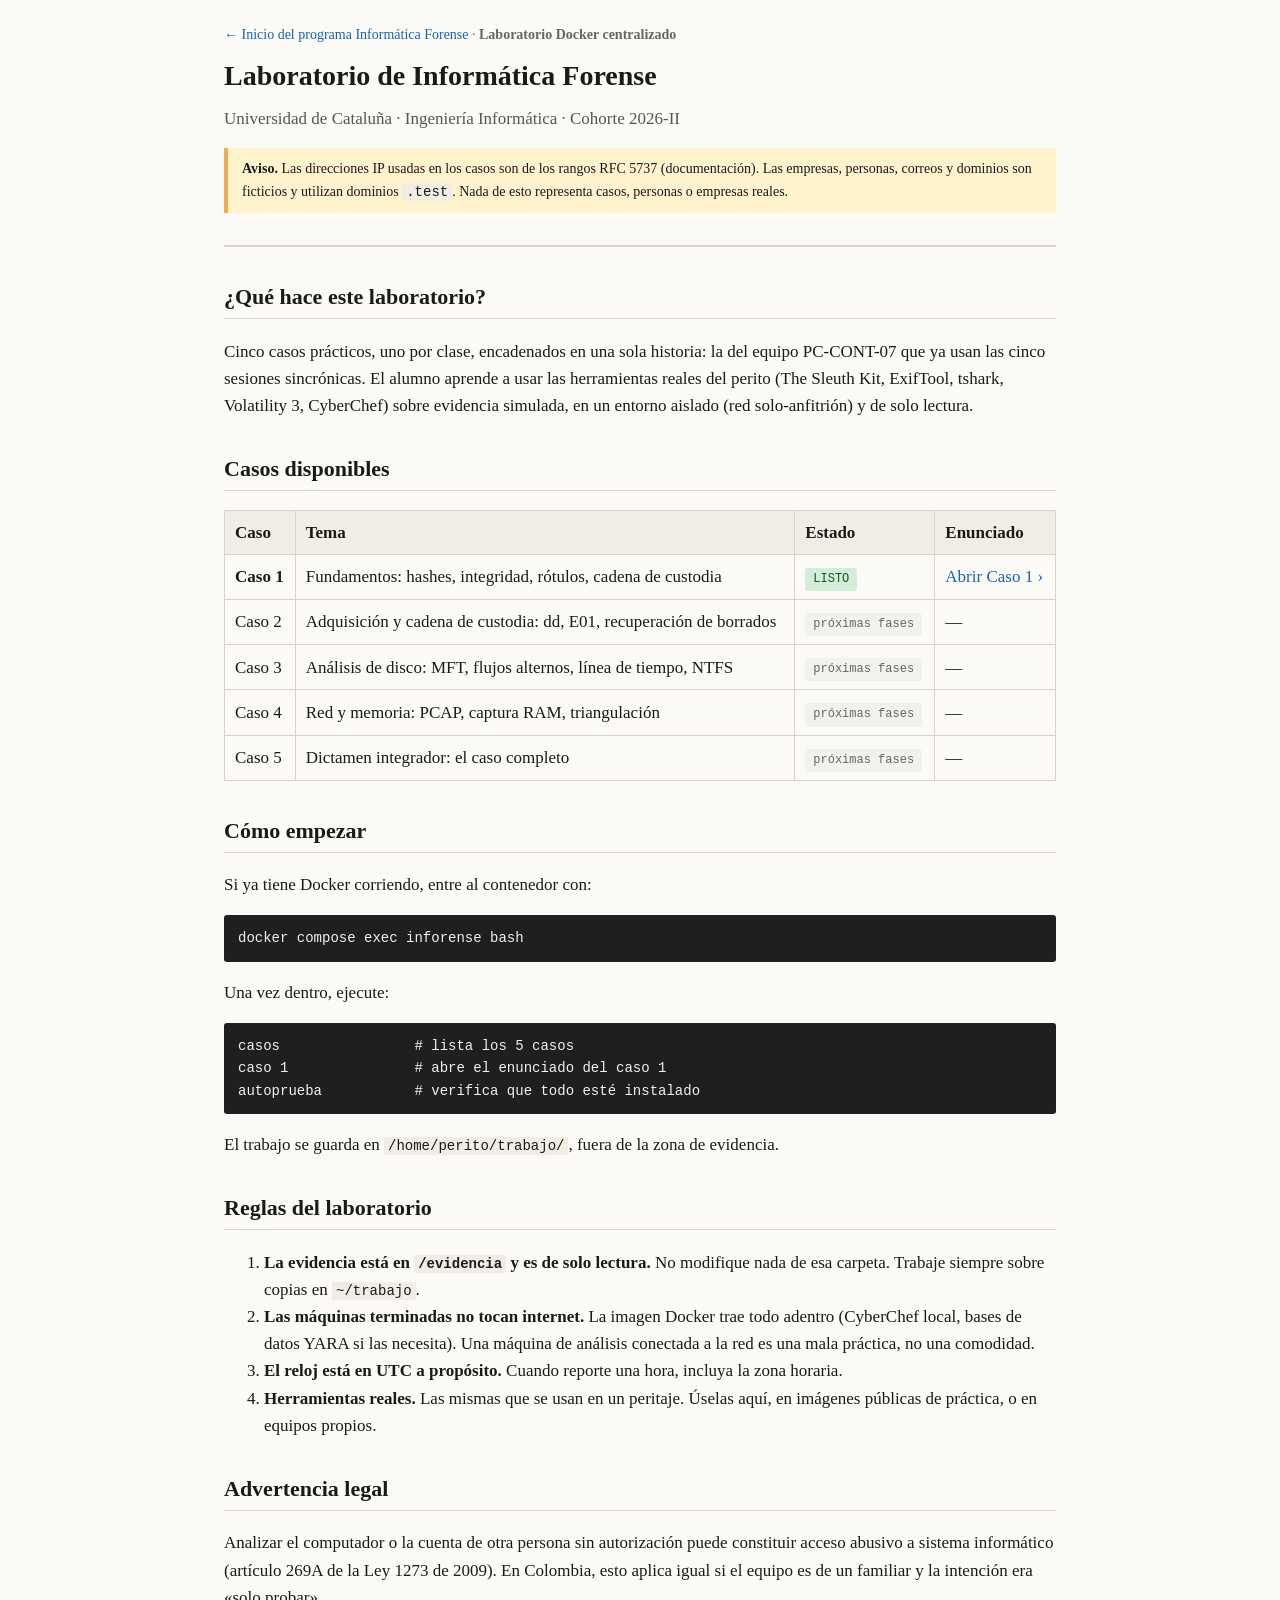
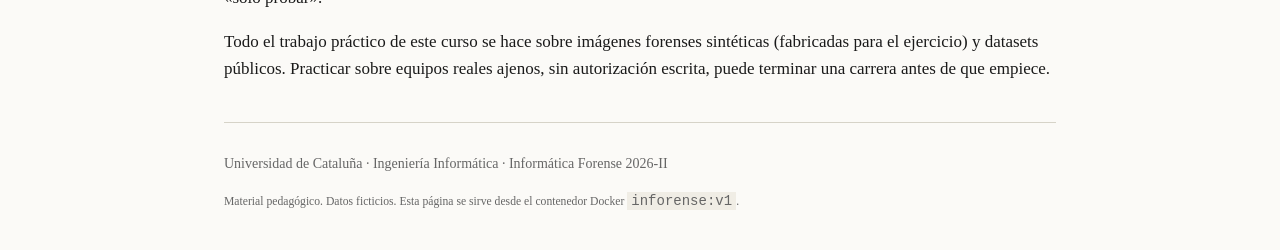
==== docker/index.html @ 2b76d8ad "Agrega portal del Laboratorio Docker (Caso 1) Material pedagogico complementario al material existen" ====
<!DOCTYPE html>
<html lang="es">
<head>
<meta charset="UTF-8">
<meta name="viewport" content="width=device-width,initial-scale=1">
<title>Laboratorio de Informática Forense · UdeCataluña 2026-II</title>
<link rel="stylesheet" href="style.css">
</head>
<body>
<header>
<p class="miga"><a href="../index.html">← Inicio del programa Informática Forense</a> · <strong>Laboratorio Docker centralizado</strong></p>
<h1>Laboratorio de Informática Forense</h1>
<p class="subtitulo">Universidad de Cataluña · Ingeniería Informática · Cohorte 2026-II</p>
<p class="alerta"><strong>Aviso.</strong> Las direcciones IP usadas en los casos son de los rangos RFC 5737 (documentación). Las empresas, personas, correos y dominios son ficticios y utilizan dominios <code>.test</code>. Nada de esto representa casos, personas o empresas reales.</p>
</header>

<main>
<section>
<h2>¿Qué hace este laboratorio?</h2>
<p>Cinco casos prácticos, uno por clase, encadenados en una sola historia: la del equipo PC-CONT-07 que ya usan las cinco sesiones sincrónicas. El alumno aprende a usar las herramientas reales del perito (The Sleuth Kit, ExifTool, tshark, Volatility 3, CyberChef) sobre evidencia simulada, en un entorno aislado (red solo-anfitrión) y de solo lectura.</p>
</section>

<section>
<h2>Casos disponibles</h2>
<table>
<thead>
<tr><th>Caso</th><th>Tema</th><th>Estado</th><th>Enunciado</th></tr>
</thead>
<tbody>
<tr>
  <td><strong>Caso 1</strong></td>
  <td>Fundamentos: hashes, integridad, rótulos, cadena de custodia</td>
  <td><span class="estado listo">LISTO</span></td>
  <td><a href="caso1.html">Abrir Caso 1 ›</a></td>
</tr>
<tr>
  <td>Caso 2</td>
  <td>Adquisición y cadena de custodia: dd, E01, recuperación de borrados</td>
  <td><span class="estado proximo">próximas fases</span></td>
  <td>—</td>
</tr>
<tr>
  <td>Caso 3</td>
  <td>Análisis de disco: MFT, flujos alternos, línea de tiempo, NTFS</td>
  <td><span class="estado proximo">próximas fases</span></td>
  <td>—</td>
</tr>
<tr>
  <td>Caso 4</td>
  <td>Red y memoria: PCAP, captura RAM, triangulación</td>
  <td><span class="estado proximo">próximas fases</span></td>
  <td>—</td>
</tr>
<tr>
  <td>Caso 5</td>
  <td>Dictamen integrador: el caso completo</td>
  <td><span class="estado proximo">próximas fases</span></td>
  <td>—</td>
</tr>
</tbody>
</table>
</section>

<section>
<h2>Cómo empezar</h2>
<p>Si ya tiene Docker corriendo, entre al contenedor con:</p>
<pre><code>docker compose exec inforense bash</code></pre>
<p>Una vez dentro, ejecute:</p>
<pre><code>casos                # lista los 5 casos
caso 1               # abre el enunciado del caso 1
autoprueba           # verifica que todo esté instalado</code></pre>
<p>El trabajo se guarda en <code>/home/perito/trabajo/</code>, fuera de la zona de evidencia.</p>
</section>

<section>
<h2>Reglas del laboratorio</h2>
<ol>
<li><strong>La evidencia está en <code>/evidencia</code> y es de solo lectura.</strong> No modifique nada de esa carpeta. Trabaje siempre sobre copias en <code>~/trabajo</code>.</li>
<li><strong>Las máquinas terminadas no tocan internet.</strong> La imagen Docker trae todo adentro (CyberChef local, bases de datos YARA si las necesita). Una máquina de análisis conectada a la red es una mala práctica, no una comodidad.</li>
<li><strong>El reloj está en UTC a propósito.</strong> Cuando reporte una hora, incluya la zona horaria.</li>
<li><strong>Herramientas reales.</strong> Las mismas que se usan en un peritaje. Úselas aquí, en imágenes públicas de práctica, o en equipos propios.</li>
</ol>
</section>

<section>
<h2>Advertencia legal</h2>
<p>Analizar el computador o la cuenta de otra persona sin autorización puede constituir acceso abusivo a sistema informático (artículo 269A de la Ley 1273 de 2009). En Colombia, esto aplica igual si el equipo es de un familiar y la intención era «solo probar».</p>
<p>Todo el trabajo práctico de este curso se hace sobre imágenes forenses sintéticas (fabricadas para el ejercicio) y datasets públicos. Practicar sobre equipos reales ajenos, sin autorización escrita, puede terminar una carrera antes de que empiece.</p>
</section>
</main>

<footer>
<p>Universidad de Cataluña · Ingeniería Informática · Informática Forense 2026-II</p>
<p><small>Material pedagógico. Datos ficticios. Esta página se sirve desde el contenedor Docker <code>inforense:v1</code>.</small></p>
</footer>
</body>
</html>
---- docker/style.css ----
/* Portal del Laboratorio de Informática Forense · inforense:v1
   Estilo sobrio, accesible, mobile-friendly. */

:root {
  --color-fondo: #fbfaf7;
  --color-texto: #1a1a1a;
  --color-enlace: #1864ab;
  --color-borde: #d6d3c8;
  --color-aviso: #fff3cd;
  --color-listo: #d4edda;
  --color-proximo: #f1f1ee;
  --tipografia: Georgia, "Times New Roman", serif;
  --mono: "Courier New", Courier, monospace;
}

* {
  box-sizing: border-box;
}

body {
  font-family: var(--tipografia);
  font-size: 17px;
  line-height: 1.6;
  color: var(--color-texto);
  background: var(--color-fondo);
  margin: 0 auto;
  max-width: 880px;
  padding: 24px;
}

header {
  border-bottom: 2px solid var(--color-borde);
  padding-bottom: 16px;
  margin-bottom: 24px;
}

h1 {
  font-size: 28px;
  margin: 0 0 6px 0;
}

h2 {
  font-size: 22px;
  border-bottom: 1px solid var(--color-borde);
  padding-bottom: 4px;
  margin-top: 32px;
}

h3 {
  font-size: 18px;
  margin-top: 20px;
  margin-bottom: 6px;
}

.subtitulo {
  color: #555;
  font-size: 17px;
  margin: 4px 0 12px 0;
}

.frase {
  background: #f4f1ea;
  padding: 10px 14px;
  border-left: 4px solid #8a7c5a;
  margin: 16px 0;
}

.alerta {
  background: var(--color-aviso);
  border-left: 4px solid #f0ad4e;
  padding: 10px 14px;
  margin: 16px 0;
  font-size: 14px;
}

.miga {
  font-size: 14px;
  color: #666;
  margin: 0 0 8px 0;
}

code {
  font-family: var(--mono);
  background: #f0ede5;
  padding: 1px 4px;
  font-size: 14px;
}

pre {
  background: #1f1f1f;
  color: #f1f1ee;
  padding: 12px 14px;
  overflow-x: auto;
  font-family: var(--mono);
  font-size: 14px;
  border-radius: 3px;
}

pre code {
  background: transparent;
  color: inherit;
  padding: 0;
}

a {
  color: var(--color-enlace);
  text-decoration: none;
  border-bottom: 1px solid transparent;
}

a:hover {
  border-bottom-color: var(--color-enlace);
}

table {
  width: 100%;
  border-collapse: collapse;
  margin: 12px 0;
}

th, td {
  border: 1px solid var(--color-borde);
  padding: 8px 10px;
  text-align: left;
}

th {
  background: #f0ede5;
  font-weight: bold;
}

.estado {
  padding: 2px 8px;
  font-size: 12px;
  font-family: var(--mono);
  border-radius: 3px;
  display: inline-block;
}

.estado.listo {
  background: var(--color-listo);
  color: #155724;
}

.estado.proximo {
  background: var(--color-proximo);
  color: #666;
}

dl {
  margin: 12px 0;
}

dt {
  font-weight: bold;
  margin-top: 10px;
}

dd {
  margin-left: 24px;
}

footer {
  margin-top: 40px;
  padding-top: 16px;
  border-top: 1px solid var(--color-borde);
  color: #666;
  font-size: 14px;
}
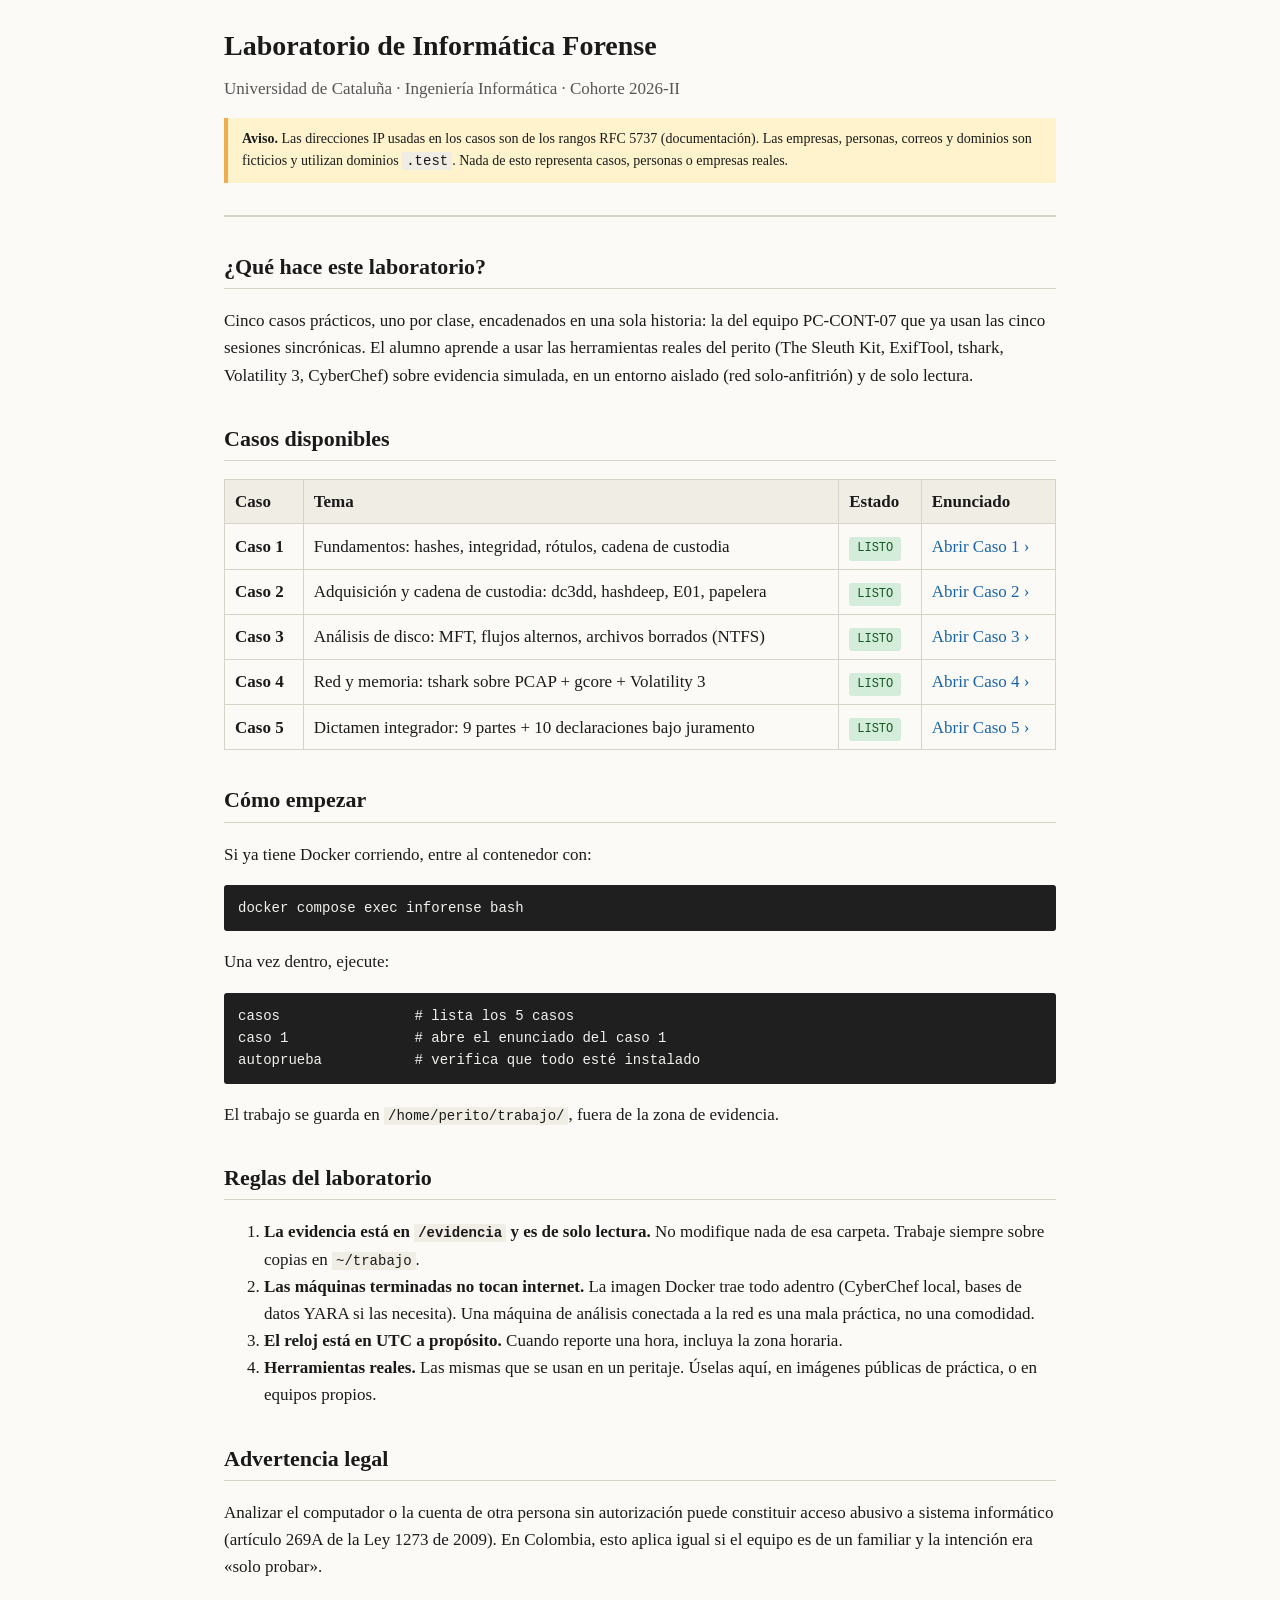
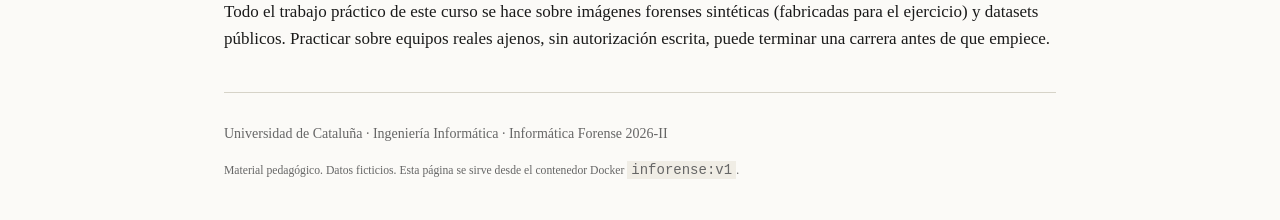
==== commit 7f12e95e: "Casos 2-5: enunciados, paginas y plantillas de entrega Material pedagogico completo de los 5 casos d" ====
--- a/docker/index.html
+++ b/docker/index.html
@@ -8,7 +8,6 @@
 </head>
 <body>
 <header>
-<p class="miga"><a href="../index.html">← Inicio del programa Informática Forense</a> · <strong>Laboratorio Docker centralizado</strong></p>
 <h1>Laboratorio de Informática Forense</h1>
 <p class="subtitulo">Universidad de Cataluña · Ingeniería Informática · Cohorte 2026-II</p>
 <p class="alerta"><strong>Aviso.</strong> Las direcciones IP usadas en los casos son de los rangos RFC 5737 (documentación). Las empresas, personas, correos y dominios son ficticios y utilizan dominios <code>.test</code>. Nada de esto representa casos, personas o empresas reales.</p>
@@ -34,28 +33,28 @@
   <td><a href="caso1.html">Abrir Caso 1 ›</a></td>
 </tr>
 <tr>
-  <td>Caso 2</td>
-  <td>Adquisición y cadena de custodia: dd, E01, recuperación de borrados</td>
-  <td><span class="estado proximo">próximas fases</span></td>
-  <td>—</td>
+  <td><strong>Caso 2</strong></td>
+  <td>Adquisición y cadena de custodia: dc3dd, hashdeep, E01, papelera</td>
+  <td><span class="estado listo">LISTO</span></td>
+  <td><a href="caso2.html">Abrir Caso 2 ›</a></td>
 </tr>
 <tr>
-  <td>Caso 3</td>
-  <td>Análisis de disco: MFT, flujos alternos, línea de tiempo, NTFS</td>
-  <td><span class="estado proximo">próximas fases</span></td>
-  <td>—</td>
+  <td><strong>Caso 3</strong></td>
+  <td>Análisis de disco: MFT, flujos alternos, archivos borrados (NTFS)</td>
+  <td><span class="estado listo">LISTO</span></td>
+  <td><a href="caso3.html">Abrir Caso 3 ›</a></td>
 </tr>
 <tr>
-  <td>Caso 4</td>
-  <td>Red y memoria: PCAP, captura RAM, triangulación</td>
-  <td><span class="estado proximo">próximas fases</span></td>
-  <td>—</td>
+  <td><strong>Caso 4</strong></td>
+  <td>Red y memoria: tshark sobre PCAP + gcore + Volatility 3</td>
+  <td><span class="estado listo">LISTO</span></td>
+  <td><a href="caso4.html">Abrir Caso 4 ›</a></td>
 </tr>
 <tr>
-  <td>Caso 5</td>
-  <td>Dictamen integrador: el caso completo</td>
-  <td><span class="estado proximo">próximas fases</span></td>
-  <td>—</td>
+  <td><strong>Caso 5</strong></td>
+  <td>Dictamen integrador: 9 partes + 10 declaraciones bajo juramento</td>
+  <td><span class="estado listo">LISTO</span></td>
+  <td><a href="caso5.html">Abrir Caso 5 ›</a></td>
 </tr>
 </tbody>
 </table>
--- a/docker/style.css
+++ b/docker/style.css
@@ -147,6 +147,40 @@
   color: #666;
 }
 
+section.entrega {
+  border: 2px dashed #1864ab;
+  background: #f0f6fb;
+  padding: 16px 20px;
+  margin: 24px 0;
+  border-radius: 4px;
+}
+
+.boton-entrega-wrap {
+  margin: 16px 0 8px 0;
+}
+
+.boton-entrega {
+  display: inline-block;
+  background: #1864ab;
+  color: white;
+  padding: 10px 22px;
+  border-radius: 4px;
+  font-size: 17px;
+  font-weight: bold;
+  text-decoration: none;
+  border: none;
+}
+
+.boton-entrega:hover {
+  background: #0e4778;
+  color: white;
+  border: none;
+}
+
+.boton-entrega:visited {
+  color: white;
+}
+
 dl {
   margin: 12px 0;
 }
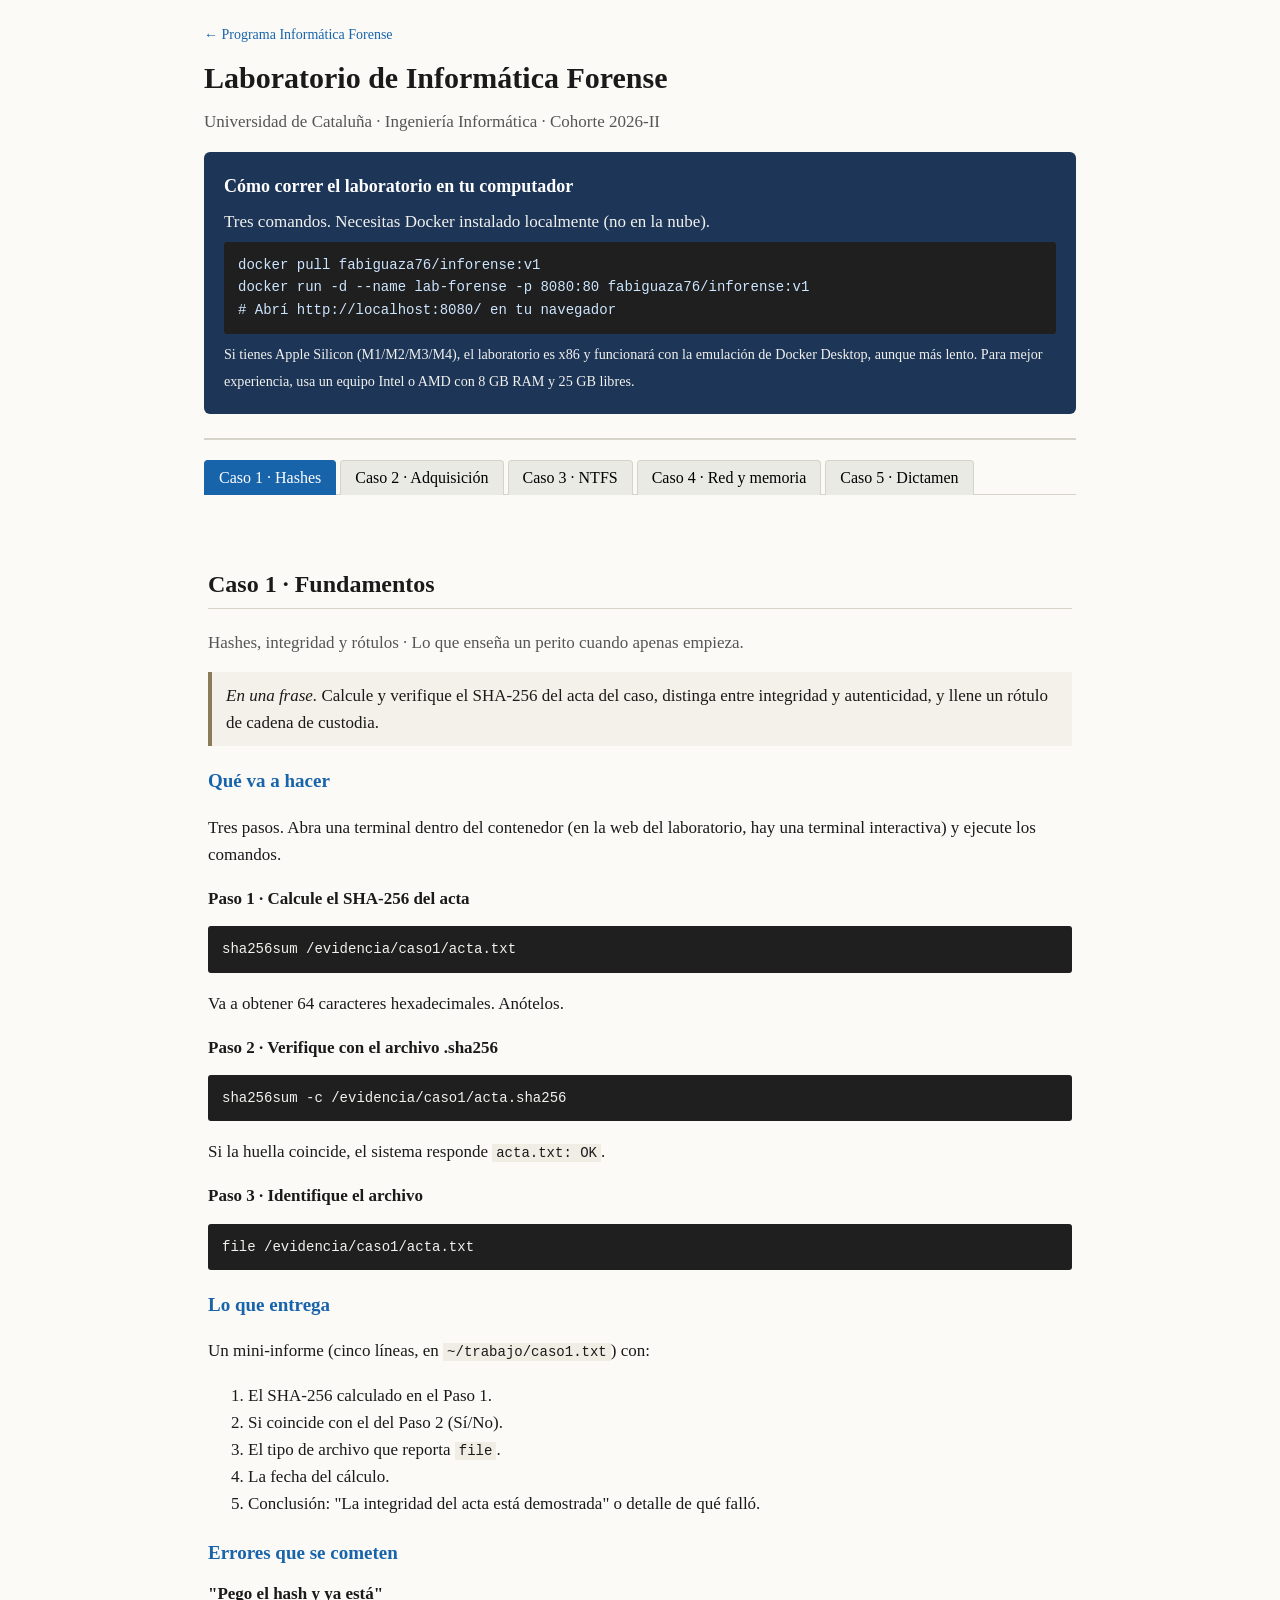
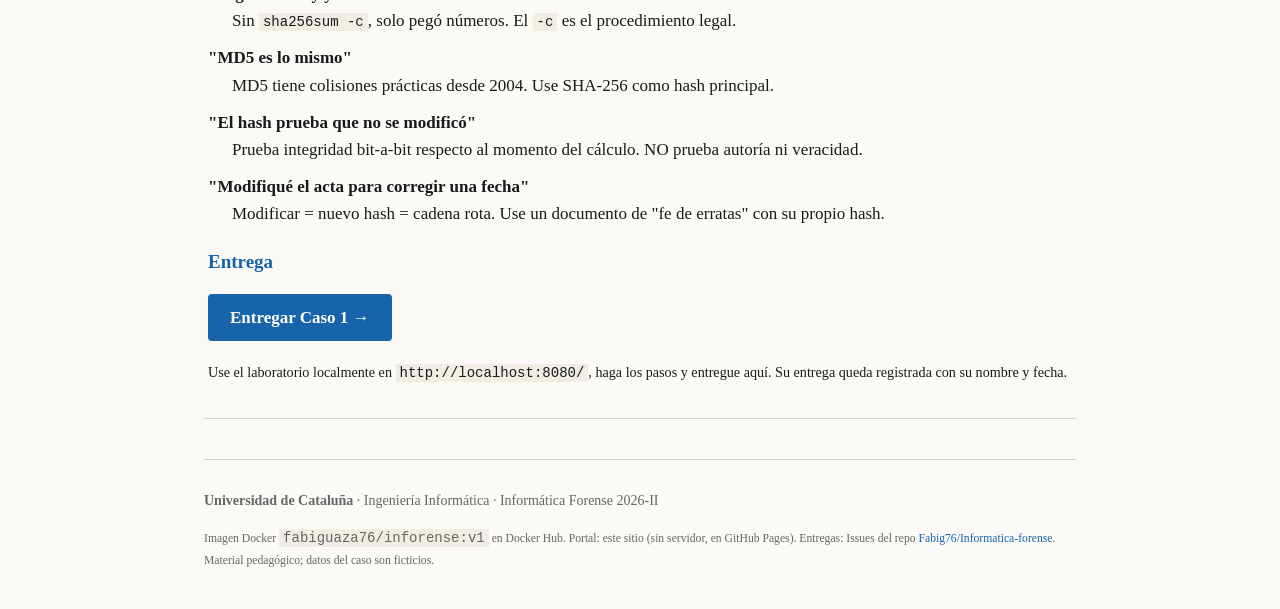
==== commit d1d7402d: "Portal unificado con pestanas y pestana de acceso al laboratorio Elimina las paginas caso1-caso5 sep" ====
--- a/docker/index.html
+++ b/docker/index.html
@@ -7,90 +7,269 @@
 <link rel="stylesheet" href="style.css">
 </head>
 <body>
-<header>
+<header class="cabecera">
+<p class="miga"><a href="../index.html">← Programa Informática Forense</a></p>
 <h1>Laboratorio de Informática Forense</h1>
 <p class="subtitulo">Universidad de Cataluña · Ingeniería Informática · Cohorte 2026-II</p>
-<p class="alerta"><strong>Aviso.</strong> Las direcciones IP usadas en los casos son de los rangos RFC 5737 (documentación). Las empresas, personas, correos y dominios son ficticios y utilizan dominios <code>.test</code>. Nada de esto representa casos, personas o empresas reales.</p>
+
+<div class="lab-acceso">
+<p class="lab-titulo"><strong>Cómo correr el laboratorio en tu computador</strong></p>
+<p>Tres comandos. Necesitas Docker instalado localmente (no en la nube).</p>
+<pre><code>docker pull fabiguaza76/inforense:v1
+docker run -d --name lab-forense -p 8080:80 fabiguaza76/inforense:v1
+# Abrí http://localhost:8080/ en tu navegador</code></pre>
+<p><small>Si tienes Apple Silicon (M1/M2/M3/M4), el laboratorio es x86
+y funcionará con la emulación de Docker Desktop, aunque más lento. Para
+mejor experiencia, usa un equipo Intel o AMD con 8 GB RAM y 25 GB libres.</small></p>
+</div>
 </header>
 
+<nav class="pestanas" id="pestanas">
+<button class="pestana activa" data-caso="caso1">Caso 1 · Hashes</button>
+<button class="pestana" data-caso="caso2">Caso 2 · Adquisición</button>
+<button class="pestana" data-caso="caso3">Caso 3 · NTFS</button>
+<button class="pestana" data-caso="caso4">Caso 4 · Red y memoria</button>
+<button class="pestana" data-caso="caso5">Caso 5 · Dictamen</button>
+</nav>
+
 <main>
-<section>
-<h2>¿Qué hace este laboratorio?</h2>
-<p>Cinco casos prácticos, uno por clase, encadenados en una sola historia: la del equipo PC-CONT-07 que ya usan las cinco sesiones sincrónicas. El alumno aprende a usar las herramientas reales del perito (The Sleuth Kit, ExifTool, tshark, Volatility 3, CyberChef) sobre evidencia simulada, en un entorno aislado (red solo-anfitrión) y de solo lectura.</p>
-</section>
-
-<section>
-<h2>Casos disponibles</h2>
-<table>
-<thead>
-<tr><th>Caso</th><th>Tema</th><th>Estado</th><th>Enunciado</th></tr>
-</thead>
-<tbody>
-<tr>
-  <td><strong>Caso 1</strong></td>
-  <td>Fundamentos: hashes, integridad, rótulos, cadena de custodia</td>
-  <td><span class="estado listo">LISTO</span></td>
-  <td><a href="caso1.html">Abrir Caso 1 ›</a></td>
-</tr>
-<tr>
-  <td><strong>Caso 2</strong></td>
-  <td>Adquisición y cadena de custodia: dc3dd, hashdeep, E01, papelera</td>
-  <td><span class="estado listo">LISTO</span></td>
-  <td><a href="caso2.html">Abrir Caso 2 ›</a></td>
-</tr>
-<tr>
-  <td><strong>Caso 3</strong></td>
-  <td>Análisis de disco: MFT, flujos alternos, archivos borrados (NTFS)</td>
-  <td><span class="estado listo">LISTO</span></td>
-  <td><a href="caso3.html">Abrir Caso 3 ›</a></td>
-</tr>
-<tr>
-  <td><strong>Caso 4</strong></td>
-  <td>Red y memoria: tshark sobre PCAP + gcore + Volatility 3</td>
-  <td><span class="estado listo">LISTO</span></td>
-  <td><a href="caso4.html">Abrir Caso 4 ›</a></td>
-</tr>
-<tr>
-  <td><strong>Caso 5</strong></td>
-  <td>Dictamen integrador: 9 partes + 10 declaraciones bajo juramento</td>
-  <td><span class="estado listo">LISTO</span></td>
-  <td><a href="caso5.html">Abrir Caso 5 ›</a></td>
-</tr>
-</tbody>
-</table>
-</section>
-
-<section>
-<h2>Cómo empezar</h2>
-<p>Si ya tiene Docker corriendo, entre al contenedor con:</p>
-<pre><code>docker compose exec inforense bash</code></pre>
-<p>Una vez dentro, ejecute:</p>
-<pre><code>casos                # lista los 5 casos
-caso 1               # abre el enunciado del caso 1
-autoprueba           # verifica que todo esté instalado</code></pre>
-<p>El trabajo se guarda en <code>/home/perito/trabajo/</code>, fuera de la zona de evidencia.</p>
-</section>
-
-<section>
-<h2>Reglas del laboratorio</h2>
+
+<!-- ════════════════════════════════════════════════ CASO 1 -->
+<section class="caso activa" id="caso1">
+<h2>Caso 1 · Fundamentos</h2>
+<p class="subtitulo">Hashes, integridad y rótulos · Lo que enseña un perito cuando apenas empieza.</p>
+<p class="frase"><em>En una frase.</em> Calcule y verifique el SHA-256 del acta del caso, distinga entre integridad y autenticidad, y llene un rótulo de cadena de custodia.</p>
+
+<h3>Qué va a hacer</h3>
+<p>Tres pasos. Abra una terminal dentro del contenedor (en la web del laboratorio, hay una terminal interactiva) y ejecute los comandos.</p>
+
+<h4>Paso 1 · Calcule el SHA-256 del acta</h4>
+<pre><code>sha256sum /evidencia/caso1/acta.txt</code></pre>
+<p>Va a obtener 64 caracteres hexadecimales. Anótelos.</p>
+
+<h4>Paso 2 · Verifique con el archivo .sha256</h4>
+<pre><code>sha256sum -c /evidencia/caso1/acta.sha256</code></pre>
+<p>Si la huella coincide, el sistema responde <code>acta.txt: OK</code>.</p>
+
+<h4>Paso 3 · Identifique el archivo</h4>
+<pre><code>file /evidencia/caso1/acta.txt</code></pre>
+
+<h3>Lo que entrega</h3>
+<p>Un mini-informe (cinco líneas, en <code>~/trabajo/caso1.txt</code>) con:</p>
 <ol>
-<li><strong>La evidencia está en <code>/evidencia</code> y es de solo lectura.</strong> No modifique nada de esa carpeta. Trabaje siempre sobre copias en <code>~/trabajo</code>.</li>
-<li><strong>Las máquinas terminadas no tocan internet.</strong> La imagen Docker trae todo adentro (CyberChef local, bases de datos YARA si las necesita). Una máquina de análisis conectada a la red es una mala práctica, no una comodidad.</li>
-<li><strong>El reloj está en UTC a propósito.</strong> Cuando reporte una hora, incluya la zona horaria.</li>
-<li><strong>Herramientas reales.</strong> Las mismas que se usan en un peritaje. Úselas aquí, en imágenes públicas de práctica, o en equipos propios.</li>
+<li>El SHA-256 calculado en el Paso 1.</li>
+<li>Si coincide con el del Paso 2 (Sí/No).</li>
+<li>El tipo de archivo que reporta <code>file</code>.</li>
+<li>La fecha del cálculo.</li>
+<li>Conclusión: "La integridad del acta está demostrada" o detalle de qué falló.</li>
 </ol>
-</section>
-
-<section>
-<h2>Advertencia legal</h2>
-<p>Analizar el computador o la cuenta de otra persona sin autorización puede constituir acceso abusivo a sistema informático (artículo 269A de la Ley 1273 de 2009). En Colombia, esto aplica igual si el equipo es de un familiar y la intención era «solo probar».</p>
-<p>Todo el trabajo práctico de este curso se hace sobre imágenes forenses sintéticas (fabricadas para el ejercicio) y datasets públicos. Practicar sobre equipos reales ajenos, sin autorización escrita, puede terminar una carrera antes de que empiece.</p>
-</section>
+
+<h3>Errores que se cometen</h3>
+<dl>
+<dt>"Pego el hash y ya está"</dt>
+<dd>Sin <code>sha256sum -c</code>, solo pegó números. El <code>-c</code> es el procedimiento legal.</dd>
+<dt>"MD5 es lo mismo"</dt>
+<dd>MD5 tiene colisiones prácticas desde 2004. Use SHA-256 como hash principal.</dd>
+<dt>"El hash prueba que no se modificó"</dt>
+<dd>Prueba integridad bit-a-bit respecto al momento del cálculo. NO prueba autoría ni veracidad.</dd>
+<dt>"Modifiqué el acta para corregir una fecha"</dt>
+<dd>Modificar = nuevo hash = cadena rota. Use un documento de "fe de erratas" con su propio hash.</dd>
+</dl>
+
+<h3>Entrega</h3>
+<p class="boton-entrega-wrap">
+<a class="boton-entrega" href="https://github.com/Fabig76/Informatica-forense/issues/new?template=caso1.yml&labels=entrega,caso-1">Entregar Caso 1 →</a>
+</p>
+<p><small>Use el laboratorio localmente en <code>http://localhost:8080/</code>, haga los pasos
+y entregue aquí. Su entrega queda registrada con su nombre y fecha.</small></p>
+</section>
+
+<!-- ════════════════════════════════════════════════ CASO 2 -->
+<section class="caso" id="caso2">
+<h2>Caso 2 · Adquisición y cadena de custodia</h2>
+<p class="subtitulo">Copia forense verificada con hash · Lo que distingue a un perito serio.</p>
+<p class="frase"><em>En una frase.</em> Genere una copia forense verificada por hash de la imagen FAT32 y verifique el directorio de evidencia con hashdeep.</p>
+
+<h3>Qué va a hacer</h3>
+<p>Cinco pasos. La imagen FAT32 está en <code>/evidencia/caso2/caso2-fat32.img</code>.</p>
+<h4>Paso 1 · Identifique la imagen</h4>
+<pre><code>file /evidencia/caso2/caso2-fat32.img</code></pre>
+<h4>Paso 2 · Calcule SHA-256 de la imagen</h4>
+<pre><code>sha256sum /evidencia/caso2/caso2-fat32.img</code></pre>
+<h4>Paso 3 · Hash recursivo del directorio</h4>
+<pre><code>hashdeep -r /evidencia/caso2/evidencia_original/ &gt; ~/trabajo/caso2-hashes.txt
+hashdeep -r -k ~/trabajo/caso2-hashes.txt /evidencia/caso2/evidencia_original/</code></pre>
+<h4>Paso 4 · Copia forense con dc3dd</h4>
+<pre><code>dc3dd if=/evidencia/caso2/caso2-fat32.img \
+      of=~/trabajo/caso2-copia.dd \
+      hash=sha256 hashlog=~/trabajo/caso2-copia.hashes \
+      log=~/trabajo/caso2-copia.log bs=4M</code></pre>
+<h4>Paso 5 · Verifique la copia</h4>
+<pre><code>diff &lt;(sha256sum ~/trabajo/caso2-copia.dd | awk '{print $1}') \
+     &lt;(grep -oE "[0-9a-f]{64}" ~/trabajo/caso2-copia.hashes)</code></pre>
+
+<h3>Errores que se cometen</h3>
+<dl>
+<dt>"Solo copié con cp"</dt>
+<dd><code>cp</code> modifica timestamps. Use <code>dc3dd</code> que calcula hash durante la copia.</dd>
+<dt>"Calculé el hash antes y después, son iguales"</dt>
+<dd>Eso prueba que no cambió DESPUÉS, no que la copia sea idéntica al ORIGINAL.</dd>
+<dt>"dd me sirve igual"</dt>
+<dd>Funciona pero NO calcula hash ni deja bitácora. <code>dc3dd</code> sí.</dd>
+</dl>
+
+<h3>Entrega</h3>
+<p class="boton-entrega-wrap">
+<a class="boton-entrega" href="https://github.com/Fabig76/Informatica-forense/issues/new?template=caso2.yml&labels=entrega,caso-2">Entregar Caso 2 →</a>
+</p>
+</section>
+
+<!-- ════════════════════════════════════════════════ CASO 3 -->
+<section class="caso" id="caso3">
+<h2>Caso 3 · Análisis de sistemas de archivos y SO</h2>
+<p class="subtitulo">MFT, flujos alternos y recuperación · El pan de cada día del perito de Windows.</p>
+<p class="frase"><em>En una frase.</em> Examine el volumen NTFS con Sleuth Kit y detecte archivos borrados y flujos alternos (ADS).</p>
+
+<h3>Qué va a hacer</h3>
+<p>Cuatro pasos. Imagen NTFS: <code>/evidencia/caso3/caso3-ntfs.img</code>.</p>
+<h4>Paso 1 · Identifique el filesystem</h4>
+<pre><code>file /evidencia/caso3/caso3-ntfs.img</code></pre>
+<h4>Paso 2 · Liste el directorio raíz</h4>
+<pre><code>fls /evidencia/caso3/caso3-ntfs.img</code></pre>
+<h4>Paso 3 · Inspeccione metadatos de un inodo</h4>
+<pre><code>istat /evidencia/caso3/caso3-ntfs.img &lt;INODO&gt;</code></pre>
+<h4>Paso 4 · Archivos borrados</h4>
+<pre><code>fls -d /evidencia/caso3/caso3-ntfs.img</code></pre>
+
+<h3>Errores que se cometen</h3>
+<dl>
+<dt>"Copié y monté la imagen"</dt>
+<dd>Montar modifica timestamps. Use Sleuth Kit sin montar.</dd>
+<dt>"fls no muestra ADS"</dt>
+<dd>Use <code>istat</code> por inode; los ADS viven en atributos <code>$DATA</code> adicionales.</dd>
+<dt>"El archivo borrado es irrecuperable"</dt>
+<dd>Mientras el espacio no se sobrescriba, está. Use <code>icat imagen &lt;INODO&gt; &gt; recuperado.bin</code>.</dd>
+<dt>"Confundí MFT con MBR"</dt>
+<dd>MFT = base de datos interna de NTFS. MBR = primer sector con tabla de particiones.</dd>
+</dl>
+
+<h3>Entrega</h3>
+<p class="boton-entrega-wrap">
+<a class="boton-entrega" href="https://github.com/Fabig76/Informatica-forense/issues/new?template=caso3.yml&labels=entrega,caso-3">Entregar Caso 3 →</a>
+</p>
+</section>
+
+<!-- ════════════════════════════════════════════════ CASO 4 -->
+<section class="caso" id="caso4">
+<h2>Caso 4 · Forense de redes y memoria</h2>
+<p class="subtitulo">Tráfico PCAP y captura de memoria del propio proceso · Análisis selectivo.</p>
+<p class="frase"><em>En una frase.</em> Detecte dominios DGA-style y canales de C&amp;C en un PCAP con tshark, y capture y analice la memoria de un proceso con gcore + Volatility 3.</p>
+
+<h3>Parte A · Red (PCAP)</h3>
+<pre><code>tshark -r /evidencia/caso4/red_caso4.pcap -c 5
+tshark -r /evidencia/caso4/red_caso4.pcap -Y "dns" | wc -l
+tshark -r /evidencia/caso4/red_caso4.pcap \
+       -Y "dns.qry.name matches '[0-9a-f]{16,}\.test'" \
+       -T fields -e dns.qry.name | sort | uniq -c | sort -rn | head -10
+tshark -r /evidencia/caso4/red_caso4.pcap -Y "tcp.dstport == 8443" \
+       -T fields -e frame.time_epoch</code></pre>
+
+<h3>Parte B · Memoria del proceso</h3>
+<p>En dos terminales dentro del contenedor. Una con:</p>
+<pre><code>incidente</code></pre>
+<p>La otra con:</p>
+<pre><code>capturar-memoria
+vol -f ~/trabajo/memoria_incidente_*.core linux.pslist
+vol -f ~/trabajo/memoria_incidente_*.core linux.netscan
+strings ~/trabajo/memoria_incidente_*.core | grep -i "c2.example.test"</code></pre>
+
+<h3>Errores que se cometen</h3>
+<dl>
+<dt>"La captura tiene MUCHOS paquetes, no los analizo todos"</dt>
+<dd>El análisis es selectivo: use filtros.</dd>
+<dt>"Encontré un dominio DGA, eso es malware"</dt>
+<dd>Es un INDICIO, no prueba. La prueba se construye con conjunción de indicadores.</dd>
+<dt>"memoria.lime es lo mismo que memoria.core"</dt>
+<dd>No. <code>.lime</code> es formato LiME; <code>.core</code> es ELF Core de gcore.</dd>
+</dl>
+
+<h3>Entrega</h3>
+<p class="boton-entrega-wrap">
+<a class="boton-entrega" href="https://github.com/Fabig76/Informatica-forense/issues/new?template=caso4.yml&labels=entrega,caso-4">Entregar Caso 4 →</a>
+</p>
+</section>
+
+<!-- ════════════════════════════════════════════════ CASO 5 -->
+<section class="caso" id="caso5">
+<h2>Caso 5 · Dictamen pericial integrador</h2>
+<p class="subtitulo">Las nueve partes del dictamen y las diez declaraciones · Lo que se evalúa en la sustentación oral.</p>
+<p class="frase"><em>En una frase.</em> Redacte el dictamen pericial formal citando la evidencia recolectada en los casos 1-4.</p>
+
+<h3>Estructura (9 partes, art. 226 CGP)</h3>
+<ol>
+<li><strong>Encabezado e identificación del perito.</strong></li>
+<li><strong>Solicitud.</strong></li>
+<li><strong>Objeto del dictamen.</strong> Tres preguntas concretas.</li>
+<li><strong>Marco normativo.</strong> Ley 906 arts. 415/417/420, CGP art. 226, Ley 1273 art. 269A, ISO/IEC 27037, ACPO, RFC 3227.</li>
+<li><strong>Metodología y verificación de integridad.</strong></li>
+<li><strong>Hallazgos.</strong> Cuatro o cinco con evidencia, procedimiento y resultado numérico.</li>
+<li><strong>Interpretación.</strong> Por qué importa cada hallazgo. Sin adjetivos.</li>
+<li><strong>Conclusiones.</strong> Lista corta (3-6) que responden al Objeto.</li>
+<li><strong>Firma y cierre + 10 declaraciones bajo juramento.</strong></li>
+</ol>
+
+<h3>Diez declaraciones bajo juramento</h3>
+<blockquote>
+Declaro bajo juramento que: (1) he examinado personalmente la evidencia; (2) el dictamen refleja fielmente mi análisis; (3) no tengo interés directo en el resultado; (4) no he recibido instrucciones sobre las conclusiones; (5) los métodos utilizados son reconocidos por la comunidad científica; (6) los hechos descritos son exactos; (7) no he omitido nada; (8) las opiniones están fundadas; (9) la cadena de custodia está documentada; (10) cumplo los requisitos del artículo 226 del CGP.
+</blockquote>
+
+<h3>Errores que se cometen</h3>
+<dl>
+<dt>"Pongo adjetivos que no probé"</dt>
+<dd>Evite <code>obviamente</code>, <code>claramente</code>, <code>evidentemente</code>, <code>sin duda</code>, <code>malicioso</code>, <code>sospechoso</code>, <code>con la intención de</code>, <code>hacker</code>.</dd>
+<dt>"No cito hashes específicos"</dt>
+<dd>Cada hallazgo necesita SHA-256, conteo o fecha. Sin números son afirmaciones.</dd>
+<dt>"Olvido una declaración jurada"</dt>
+<dd>Las DIEZ. Si falta una, no es admisible.</dd>
+</dl>
+
+<h3>Entrega</h3>
+<p class="boton-entrega-wrap">
+<a class="boton-entrega" href="https://github.com/Fabig76/Informatica-forense/issues/new?template=caso5.yml&labels=entrega,caso-5">Entregar Caso 5 →</a>
+</p>
+</section>
+
 </main>
 
 <footer>
-<p>Universidad de Cataluña · Ingeniería Informática · Informática Forense 2026-II</p>
-<p><small>Material pedagógico. Datos ficticios. Esta página se sirve desde el contenedor Docker <code>inforense:v1</code>.</small></p>
+<p><strong>Universidad de Cataluña</strong> · Ingeniería Informática · Informática Forense 2026-II</p>
+<p><small>
+Imagen Docker <code>fabiguaza76/inforense:v1</code> en Docker Hub.
+Portal: este sitio (sin servidor, en GitHub Pages).
+Entregas: Issues del repo <a href="https://github.com/Fabig76/Informatica-forense/issues">Fabig76/Informatica-forense</a>.
+Material pedagógico; datos del caso son ficticios.
+</small></p>
 </footer>
+
+<script>
+// Pestañas: navegación simple que muestra/oculta secciones.
+(function() {
+  var pestanas = document.querySelectorAll('.pestana');
+  var secciones = document.querySelectorAll('.caso');
+  pestanas.forEach(function(p) {
+    p.addEventListener('click', function() {
+      var id = p.getAttribute('data-caso');
+      pestanas.forEach(function(x) { x.classList.remove('activa'); });
+      p.classList.add('activa');
+      secciones.forEach(function(s) { s.classList.remove('activa'); });
+      var target = document.getElementById(id);
+      if (target) {
+        target.classList.add('activa');
+        target.scrollIntoView({behavior: 'smooth', block: 'start'});
+      }
+    });
+  });
+})();
+</script>
 </body>
 </html>
--- a/docker/style.css
+++ b/docker/style.css
@@ -1,5 +1,5 @@
 /* Portal del Laboratorio de Informática Forense · inforense:v1
-   Estilo sobrio, accesible, mobile-friendly. */
+   Estilo sobrio, accesible, mobile-friendly, con pestañas y secciones. */
 
 :root {
   --color-fondo: #fbfaf7;
@@ -9,13 +9,13 @@
   --color-aviso: #fff3cd;
   --color-listo: #d4edda;
   --color-proximo: #f1f1ee;
+  --color-pestana-fondo: #eaeae5;
+  --color-pestana-activa: #1864ab;
   --tipografia: Georgia, "Times New Roman", serif;
   --mono: "Courier New", Courier, monospace;
 }
 
-* {
-  box-sizing: border-box;
-}
+* { box-sizing: border-box; }
 
 body {
   font-family: var(--tipografia);
@@ -24,32 +24,39 @@
   color: var(--color-texto);
   background: var(--color-fondo);
   margin: 0 auto;
-  max-width: 880px;
+  max-width: 920px;
   padding: 24px;
 }
 
-header {
+header.cabecera {
   border-bottom: 2px solid var(--color-borde);
   padding-bottom: 16px;
-  margin-bottom: 24px;
+  margin-bottom: 0;
 }
 
 h1 {
-  font-size: 28px;
+  font-size: 30px;
   margin: 0 0 6px 0;
 }
 
 h2 {
-  font-size: 22px;
+  font-size: 24px;
   border-bottom: 1px solid var(--color-borde);
   padding-bottom: 4px;
-  margin-top: 32px;
+  margin-top: 28px;
 }
 
 h3 {
-  font-size: 18px;
+  font-size: 19px;
   margin-top: 20px;
   margin-bottom: 6px;
+  color: #1864ab;
+}
+
+h4 {
+  font-size: 17px;
+  margin-top: 14px;
+  margin-bottom: 4px;
 }
 
 .subtitulo {
@@ -77,6 +84,88 @@
   font-size: 14px;
   color: #666;
   margin: 0 0 8px 0;
+}
+
+/* ─── Bloque de acceso al laboratorio (header) ─── */
+
+.lab-acceso {
+  background: #1d3557;
+  color: #f1f1ee;
+  padding: 14px 20px;
+  border-radius: 6px;
+  margin: 16px 0 8px 0;
+}
+
+.lab-acceso p, .lab-acceso pre {
+  margin: 6px 0;
+  color: #f1f1ee;
+}
+
+.lab-acceso .lab-titulo {
+  font-size: 18px;
+  margin-bottom: 8px;
+  color: #fff;
+}
+
+.lab-acceso pre {
+  font-size: 13px;
+}
+
+.lab-acceso pre code {
+  color: #cce5ff;
+}
+
+/* ─── Pestañas ─── */
+
+nav.pestanas {
+  display: flex;
+  flex-wrap: wrap;
+  gap: 4px;
+  border-bottom: 1px solid var(--color-borde);
+  margin: 20px 0 0 0;
+  padding-bottom: 0;
+}
+
+.pestana {
+  background: var(--color-pestana-fondo);
+  border: 1px solid var(--color-borde);
+  border-bottom: none;
+  padding: 8px 14px;
+  font-family: inherit;
+  font-size: 16px;
+  cursor: pointer;
+  border-radius: 4px 4px 0 0;
+  margin-bottom: -1px;
+}
+
+.pestana:hover {
+  background: #d8d6cd;
+}
+
+.pestana.activa {
+  background: #1864ab;
+  color: white;
+  border-color: #1864ab;
+}
+
+/* ─── Secciones de casos ─── */
+
+.caso {
+  display: none;
+  padding: 28px 4px 16px 4px;
+  border-bottom: 1px solid var(--color-borde);
+}
+
+.caso.activa {
+  display: block;
+}
+
+.caso:last-of-type {
+  border-bottom: none;
+}
+
+section {
+  margin: 14px 0;
 }
 
 code {
@@ -107,7 +196,6 @@
   text-decoration: none;
   border-bottom: 1px solid transparent;
 }
-
 a:hover {
   border-bottom-color: var(--color-enlace);
 }
@@ -136,25 +224,15 @@
   border-radius: 3px;
   display: inline-block;
 }
-
 .estado.listo {
   background: var(--color-listo);
   color: #155724;
 }
-
 .estado.proximo {
   background: var(--color-proximo);
   color: #666;
 }
 
-section.entrega {
-  border: 2px dashed #1864ab;
-  background: #f0f6fb;
-  padding: 16px 20px;
-  margin: 24px 0;
-  border-radius: 4px;
-}
-
 .boton-entrega-wrap {
   margin: 16px 0 8px 0;
 }
@@ -170,29 +248,18 @@
   text-decoration: none;
   border: none;
 }
-
 .boton-entrega:hover {
   background: #0e4778;
   color: white;
   border: none;
 }
-
 .boton-entrega:visited {
   color: white;
 }
 
-dl {
-  margin: 12px 0;
-}
-
-dt {
-  font-weight: bold;
-  margin-top: 10px;
-}
-
-dd {
-  margin-left: 24px;
-}
+dl { margin: 12px 0; }
+dt { font-weight: bold; margin-top: 10px; }
+dd { margin-left: 24px; }
 
 footer {
   margin-top: 40px;
@@ -201,3 +268,9 @@
   color: #666;
   font-size: 14px;
 }
+
+@media (max-width: 600px) {
+  body { padding: 16px; font-size: 16px; }
+  h1 { font-size: 24px; }
+  .pestana { padding: 6px 10px; font-size: 14px; }
+}
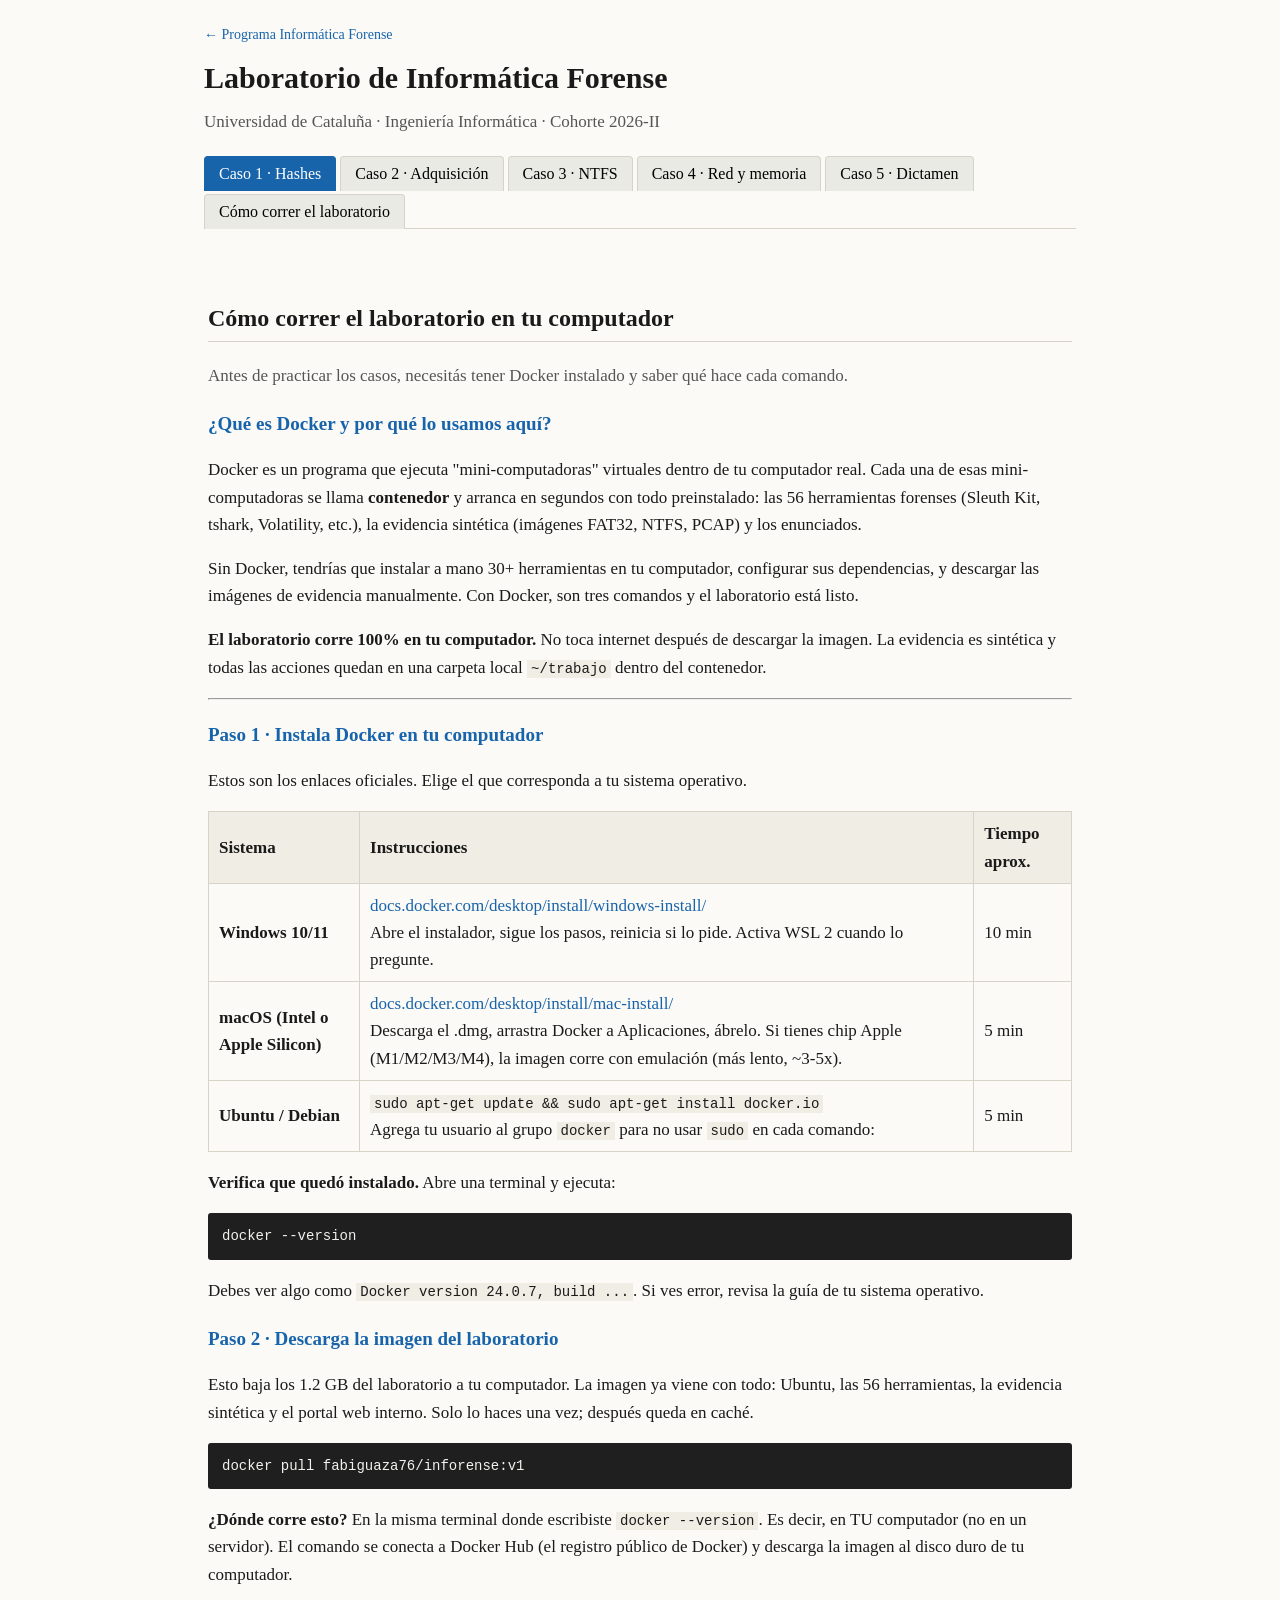
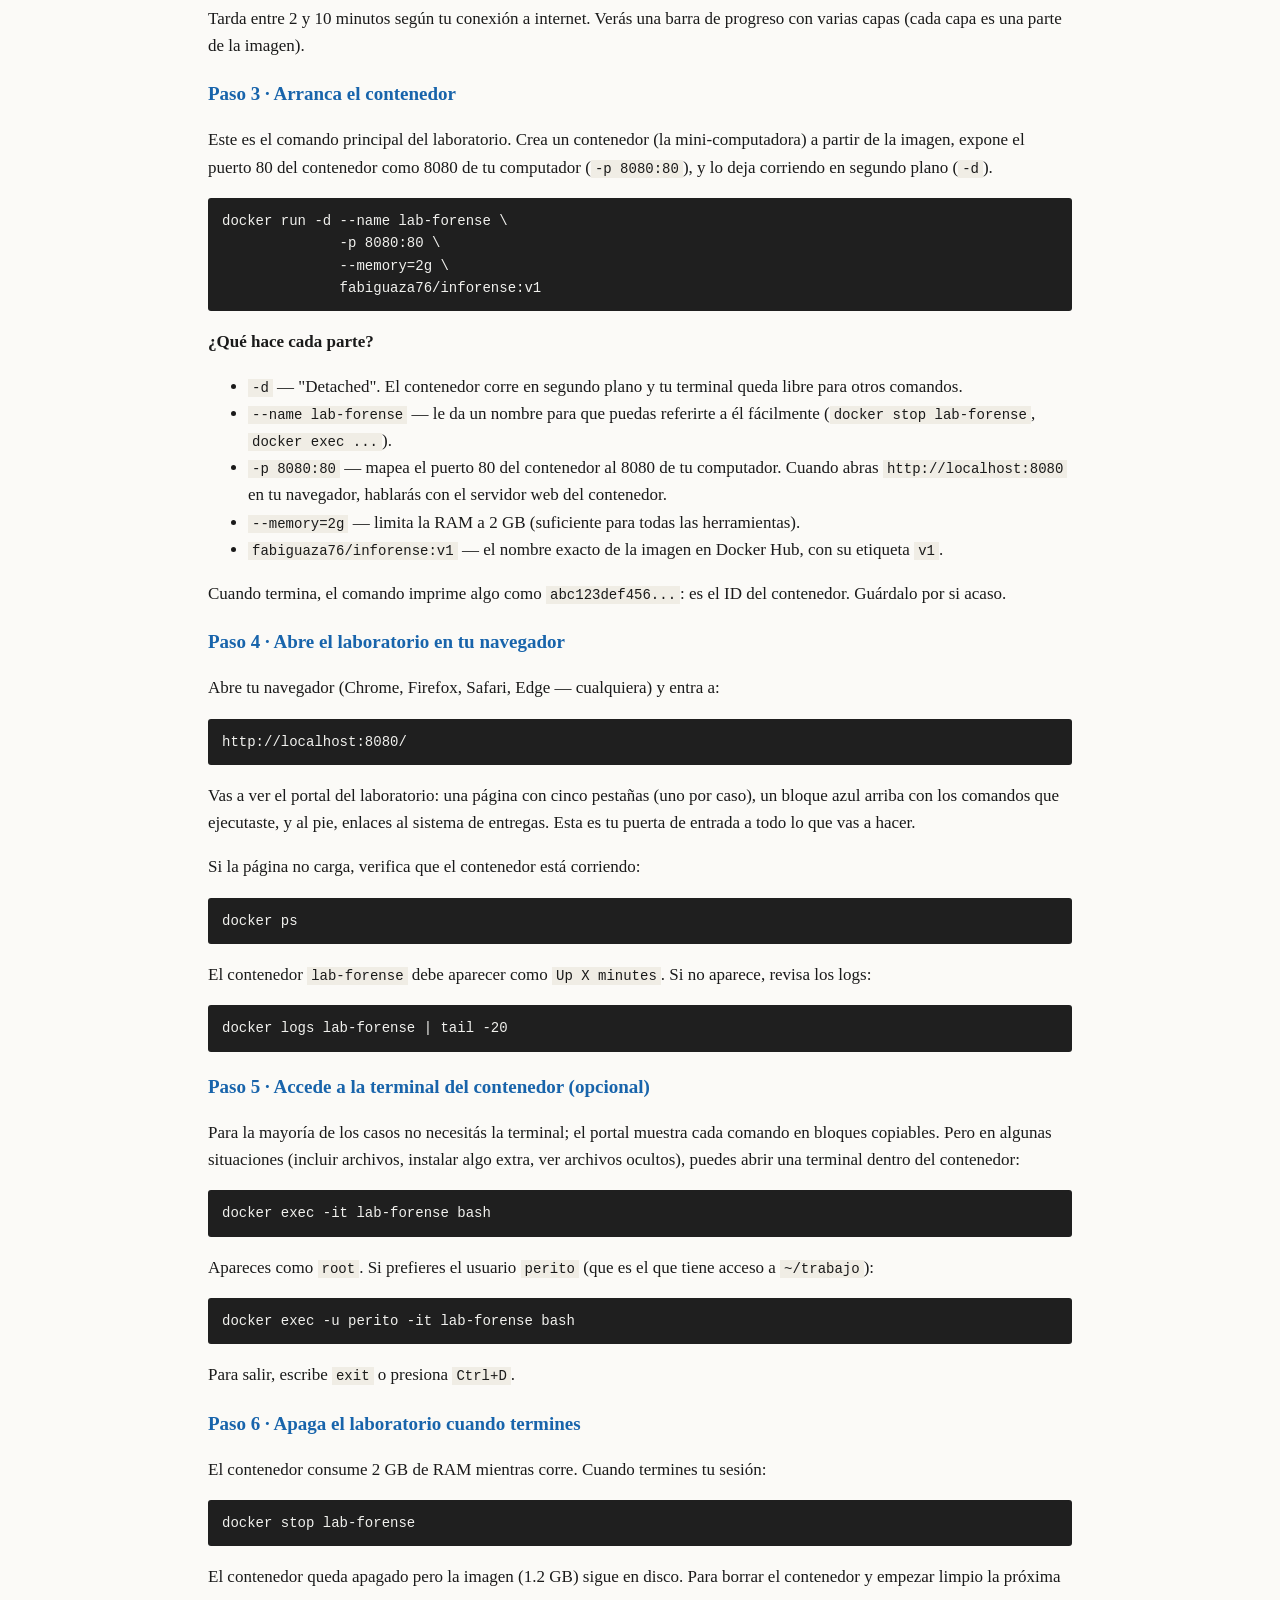
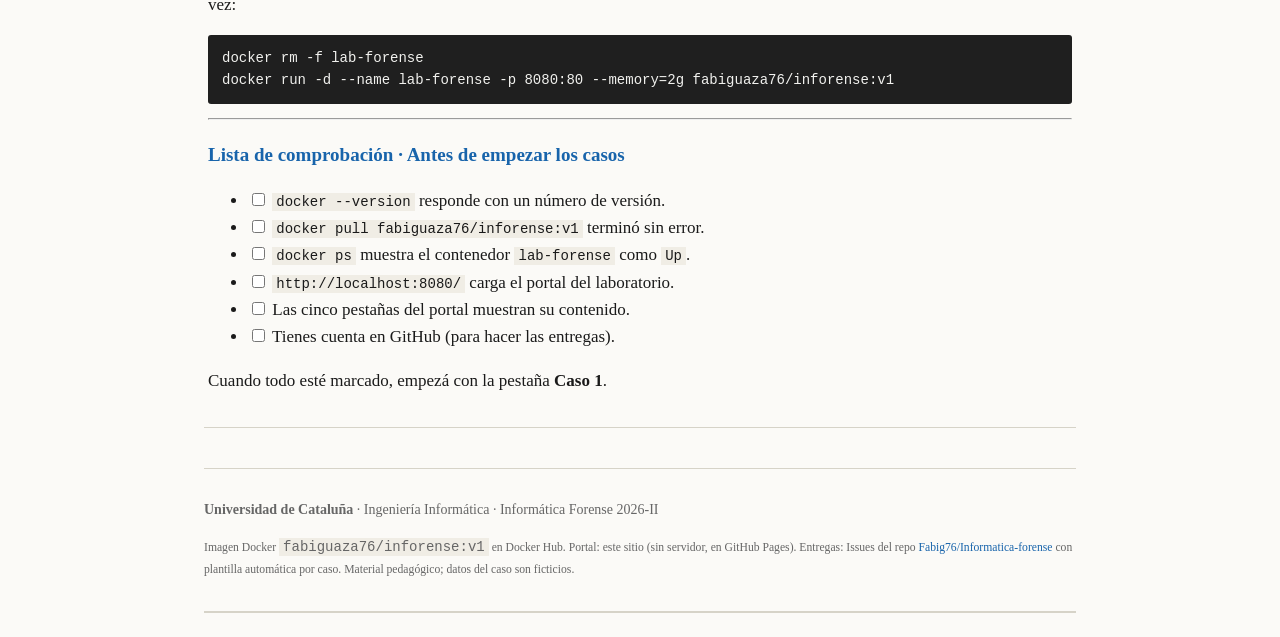
==== commit 57ce958b: "Portal: instalacion detallada y casos con objetivo/practica/logro/despues Mejoras pedagogicas: - Pes" ====
--- a/docker/index.html
+++ b/docker/index.html
@@ -12,231 +12,311 @@
 <h1>Laboratorio de Informática Forense</h1>
 <p class="subtitulo">Universidad de Cataluña · Ingeniería Informática · Cohorte 2026-II</p>
 
-<div class="lab-acceso">
-<p class="lab-titulo"><strong>Cómo correr el laboratorio en tu computador</strong></p>
-<p>Tres comandos. Necesitas Docker instalado localmente (no en la nube).</p>
-<pre><code>docker pull fabiguaza76/inforense:v1
-docker run -d --name lab-forense -p 8080:80 fabiguaza76/inforense:v1
-# Abrí http://localhost:8080/ en tu navegador</code></pre>
-<p><small>Si tienes Apple Silicon (M1/M2/M3/M4), el laboratorio es x86
-y funcionará con la emulación de Docker Desktop, aunque más lento. Para
-mejor experiencia, usa un equipo Intel o AMD con 8 GB RAM y 25 GB libres.</small></p>
-</div>
-</header>
-
 <nav class="pestanas" id="pestanas">
 <button class="pestana activa" data-caso="caso1">Caso 1 · Hashes</button>
 <button class="pestana" data-caso="caso2">Caso 2 · Adquisición</button>
 <button class="pestana" data-caso="caso3">Caso 3 · NTFS</button>
 <button class="pestana" data-caso="caso4">Caso 4 · Red y memoria</button>
 <button class="pestana" data-caso="caso5">Caso 5 · Dictamen</button>
+<button class="pestana" data-caso="instalacion">Cómo correr el laboratorio</button>
 </nav>
 
 <main>
 
+<!-- ════════════════════════════════════════════════ INSTALACIÓN -->
+<section class="caso activa" id="instalacion">
+<h2>Cómo correr el laboratorio en tu computador</h2>
+<p class="subtitulo">Antes de practicar los casos, necesitás tener Docker instalado y saber qué hace cada comando.</p>
+
+<h3>¿Qué es Docker y por qué lo usamos aquí?</h3>
+<p>Docker es un programa que ejecuta "mini-computadoras" virtuales dentro de tu computador real. Cada una de esas mini-computadoras se llama <strong>contenedor</strong> y arranca en segundos con todo preinstalado: las 56 herramientas forenses (Sleuth Kit, tshark, Volatility, etc.), la evidencia sintética (imágenes FAT32, NTFS, PCAP) y los enunciados.</p>
+
+<p>Sin Docker, tendrías que instalar a mano 30+ herramientas en tu computador, configurar sus dependencias, y descargar las imágenes de evidencia manualmente. Con Docker, son tres comandos y el laboratorio está listo.</p>
+
+<p><strong>El laboratorio corre 100% en tu computador.</strong> No toca internet después de descargar la imagen. La evidencia es sintética y todas las acciones quedan en una carpeta local <code>~/trabajo</code> dentro del contenedor.</p>
+
+<hr>
+
+<h3>Paso 1 · Instala Docker en tu computador</h3>
+<p>Estos son los enlaces oficiales. Elige el que corresponda a tu sistema operativo.</p>
+
+<table>
+<thead>
+<tr><th>Sistema</th><th>Instrucciones</th><th>Tiempo aprox.</th></tr>
+</thead>
+<tbody>
+<tr>
+<td><strong>Windows 10/11</strong></td>
+<td><a href="https://docs.docker.com/desktop/install/windows-install/" target="_blank" rel="noopener">docs.docker.com/desktop/install/windows-install/</a><br>
+Abre el instalador, sigue los pasos, reinicia si lo pide. Activa WSL 2 cuando lo pregunte.</td>
+<td>10 min</td>
+</tr>
+<tr>
+<td><strong>macOS (Intel o Apple Silicon)</strong></td>
+<td><a href="https://docs.docker.com/desktop/install/mac-install/" target="_blank" rel="noopener">docs.docker.com/desktop/install/mac-install/</a><br>
+Descarga el .dmg, arrastra Docker a Aplicaciones, ábrelo. Si tienes chip Apple (M1/M2/M3/M4), la imagen corre con emulación (más lento, ~3-5x).</td>
+<td>5 min</td>
+</tr>
+<tr>
+<td><strong>Ubuntu / Debian</strong></td>
+<td><code>sudo apt-get update && sudo apt-get install docker.io</code><br>
+Agrega tu usuario al grupo <code>docker</code> para no usar <code>sudo</code> en cada comando:</td>
+<td>5 min</td>
+</tr>
+</tbody>
+</table>
+
+<p><strong>Verifica que quedó instalado.</strong> Abre una terminal y ejecuta:</p>
+<pre><code>docker --version</code></pre>
+<p>Debes ver algo como <code>Docker version 24.0.7, build ...</code>. Si ves error, revisa la guía de tu sistema operativo.</p>
+
+<h3>Paso 2 · Descarga la imagen del laboratorio</h3>
+<p>Esto baja los 1.2 GB del laboratorio a tu computador. La imagen ya viene con todo: Ubuntu, las 56 herramientas, la evidencia sintética y el portal web interno. Solo lo haces una vez; después queda en caché.</p>
+
+<pre><code>docker pull fabiguaza76/inforense:v1</code></pre>
+
+<p><strong>¿Dónde corre esto?</strong> En la misma terminal donde escribiste <code>docker --version</code>. Es decir, en TU computador (no en un servidor). El comando se conecta a Docker Hub (el registro público de Docker) y descarga la imagen al disco duro de tu computador.</p>
+
+<p>Tarda entre 2 y 10 minutos según tu conexión a internet. Verás una barra de progreso con varias capas (cada capa es una parte de la imagen).</p>
+
+<h3>Paso 3 · Arranca el contenedor</h3>
+<p>Este es el comando principal del laboratorio. Crea un contenedor (la mini-computadora) a partir de la imagen, expone el puerto 80 del contenedor como 8080 de tu computador (<code>-p 8080:80</code>), y lo deja corriendo en segundo plano (<code>-d</code>).</p>
+
+<pre><code>docker run -d --name lab-forense \
+              -p 8080:80 \
+              --memory=2g \
+              fabiguaza76/inforense:v1</code></pre>
+
+<p><strong>¿Qué hace cada parte?</strong></p>
+<ul>
+<li><code>-d</code> — "Detached". El contenedor corre en segundo plano y tu terminal queda libre para otros comandos.</li>
+<li><code>--name lab-forense</code> — le da un nombre para que puedas referirte a él fácilmente (<code>docker stop lab-forense</code>, <code>docker exec ...</code>).</li>
+<li><code>-p 8080:80</code> — mapea el puerto 80 del contenedor al 8080 de tu computador. Cuando abras <code>http://localhost:8080</code> en tu navegador, hablarás con el servidor web del contenedor.</li>
+<li><code>--memory=2g</code> — limita la RAM a 2 GB (suficiente para todas las herramientas).</li>
+<li><code>fabiguaza76/inforense:v1</code> — el nombre exacto de la imagen en Docker Hub, con su etiqueta <code>v1</code>.</li>
+</ul>
+
+<p>Cuando termina, el comando imprime algo como <code>abc123def456...</code>: es el ID del contenedor. Guárdalo por si acaso.</p>
+
+<h3>Paso 4 · Abre el laboratorio en tu navegador</h3>
+<p>Abre tu navegador (Chrome, Firefox, Safari, Edge — cualquiera) y entra a:</p>
+
+<pre><code>http://localhost:8080/</code></pre>
+
+<p>Vas a ver el portal del laboratorio: una página con cinco pestañas (uno por caso), un bloque azul arriba con los comandos que ejecutaste, y al pie, enlaces al sistema de entregas. Esta es tu puerta de entrada a todo lo que vas a hacer.</p>
+
+<p>Si la página no carga, verifica que el contenedor está corriendo:</p>
+
+<pre><code>docker ps</code></pre>
+<p>El contenedor <code>lab-forense</code> debe aparecer como <code>Up X minutes</code>. Si no aparece, revisa los logs:</p>
+<pre><code>docker logs lab-forense | tail -20</code></pre>
+
+<h3>Paso 5 · Accede a la terminal del contenedor (opcional)</h3>
+<p>Para la mayoría de los casos no necesitás la terminal; el portal muestra cada comando en bloques copiables. Pero en algunas situaciones (incluir archivos, instalar algo extra, ver archivos ocultos), puedes abrir una terminal dentro del contenedor:</p>
+
+<pre><code>docker exec -it lab-forense bash</code></pre>
+<p>Apareces como <code>root</code>. Si prefieres el usuario <code>perito</code> (que es el que tiene acceso a <code>~/trabajo</code>):</p>
+<pre><code>docker exec -u perito -it lab-forense bash</code></pre>
+<p>Para salir, escribe <code>exit</code> o presiona <code>Ctrl+D</code>.</p>
+
+<h3>Paso 6 · Apaga el laboratorio cuando termines</h3>
+<p>El contenedor consume 2 GB de RAM mientras corre. Cuando termines tu sesión:</p>
+<pre><code>docker stop lab-forense</code></pre>
+<p>El contenedor queda apagado pero la imagen (1.2 GB) sigue en disco. Para borrar el contenedor y empezar limpio la próxima vez:</p>
+<pre><code>docker rm -f lab-forense
+docker run -d --name lab-forense -p 8080:80 --memory=2g fabiguaza76/inforense:v1</code></pre>
+
+<hr>
+
+<h3>Lista de comprobación · Antes de empezar los casos</h3>
+<ul>
+<li><input type="checkbox"> <code>docker --version</code> responde con un número de versión.</li>
+<li><input type="checkbox"> <code>docker pull fabiguaza76/inforense:v1</code> terminó sin error.</li>
+<li><input type="checkbox"> <code>docker ps</code> muestra el contenedor <code>lab-forense</code> como <code>Up</code>.</li>
+<li><input type="checkbox"> <code>http://localhost:8080/</code> carga el portal del laboratorio.</li>
+<li><input type="checkbox"> Las cinco pestañas del portal muestran su contenido.</li>
+<li><input type="checkbox"> Tienes cuenta en GitHub (para hacer las entregas).</li>
+</ul>
+
+<p>Cuando todo esté marcado, empezá con la pestaña <strong>Caso 1</strong>.</p>
+</section>
+
 <!-- ════════════════════════════════════════════════ CASO 1 -->
-<section class="caso activa" id="caso1">
-<h2>Caso 1 · Fundamentos</h2>
-<p class="subtitulo">Hashes, integridad y rótulos · Lo que enseña un perito cuando apenas empieza.</p>
-<p class="frase"><em>En una frase.</em> Calcule y verifique el SHA-256 del acta del caso, distinga entre integridad y autenticidad, y llene un rótulo de cadena de custodia.</p>
-
-<h3>Qué va a hacer</h3>
-<p>Tres pasos. Abra una terminal dentro del contenedor (en la web del laboratorio, hay una terminal interactiva) y ejecute los comandos.</p>
-
-<h4>Paso 1 · Calcule el SHA-256 del acta</h4>
-<pre><code>sha256sum /evidencia/caso1/acta.txt</code></pre>
-<p>Va a obtener 64 caracteres hexadecimales. Anótelos.</p>
-
-<h4>Paso 2 · Verifique con el archivo .sha256</h4>
-<pre><code>sha256sum -c /evidencia/caso1/acta.sha256</code></pre>
-<p>Si la huella coincide, el sistema responde <code>acta.txt: OK</code>.</p>
-
-<h4>Paso 3 · Identifique el archivo</h4>
-<pre><code>file /evidencia/caso1/acta.txt</code></pre>
-
-<h3>Lo que entrega</h3>
-<p>Un mini-informe (cinco líneas, en <code>~/trabajo/caso1.txt</code>) con:</p>
-<ol>
-<li>El SHA-256 calculado en el Paso 1.</li>
-<li>Si coincide con el del Paso 2 (Sí/No).</li>
-<li>El tipo de archivo que reporta <code>file</code>.</li>
-<li>La fecha del cálculo.</li>
-<li>Conclusión: "La integridad del acta está demostrada" o detalle de qué falló.</li>
-</ol>
-
-<h3>Errores que se cometen</h3>
-<dl>
-<dt>"Pego el hash y ya está"</dt>
-<dd>Sin <code>sha256sum -c</code>, solo pegó números. El <code>-c</code> es el procedimiento legal.</dd>
-<dt>"MD5 es lo mismo"</dt>
-<dd>MD5 tiene colisiones prácticas desde 2004. Use SHA-256 como hash principal.</dd>
-<dt>"El hash prueba que no se modificó"</dt>
-<dd>Prueba integridad bit-a-bit respecto al momento del cálculo. NO prueba autoría ni veracidad.</dd>
-<dt>"Modifiqué el acta para corregir una fecha"</dt>
-<dd>Modificar = nuevo hash = cadena rota. Use un documento de "fe de erratas" con su propio hash.</dd>
-</dl>
-
-<h3>Entrega</h3>
-<p class="boton-entrega-wrap">
-<a class="boton-entrega" href="https://github.com/Fabig76/Informatica-forense/issues/new?template=caso1.yml&labels=entrega,caso-1">Entregar Caso 1 →</a>
-</p>
-<p><small>Use el laboratorio localmente en <code>http://localhost:8080/</code>, haga los pasos
-y entregue aquí. Su entrega queda registrada con su nombre y fecha.</small></p>
+<section class="caso" id="caso1">
+<h2>Caso 1 · Fundamentos: hashes e integridad</h2>
+<p class="subtitulo">Lo que enseña un perito cuando apenas empieza: el acta debe ser idéntica bit a bit a la que se firmó en el momento de la cadena de custodia.</p>
+
+<h3>Objetivo</h3>
+<p>Calcular y verificar el hash SHA-256 del acta del caso, demostrar que la copia es idéntica bit a bit al original, y dejar constancia en un mini-informe de lo que encontraste.</p>
+
+<h3>Lo que vas a hacer</h3>
+<p>Tres comandos en cualquier orden, dentro del contenedor (terminal o vía la pestaña de la página).</p>
+<ol>
+<li><strong>Calcular el SHA-256</strong> del archivo <code>/evidencia/caso1/acta.txt</code> con <code>sha256sum</code>. Anotás los 64 caracteres hexadecimales.</li>
+<li><strong>Verificar</strong> con <code>sha256sum -c /evidencia/caso1/acta.sha256</code>. El sistema debe responder <code>acta.txt: OK</code>.</li>
+<li><strong>Identificar el archivo</strong> con <code>file /evidencia/caso1/acta.txt</code>. Te confirma que es texto plano UTF-8.</li>
+</ol>
+
+<h3>Lo que debes lograr</h3>
+<p>Al terminar estos tres pasos, debes tener en tu cabeza tres valores:</p>
+<ul>
+<li>El <strong>SHA-256</strong> calculado (64 hex caracteres).</li>
+<li>La <strong>respuesta de <code>-c</code></strong>: OK (la huella coincide con la del archivo .sha256) o FAILED.</li>
+<li>El <strong>tipo de archivo</strong> según <code>file</code>.</li>
+</ul>
+<p>Los tres van al mini-informe.</p>
+
+<h3>Después: entrega</h3>
+<p>Hacé clic en el botón <strong>"Entregar Caso 1 →"</strong> debajo. Se abre un GitHub Issue con un formulario que te pide tu nombre, correo institucional y los tres valores que acabás de calcular. Pegá también el contenido del mini-informe en <code>~/trabajo/caso1.txt</code> que tiene cinco líneas. Al enviar, queda Issue público con tu nombre y fecha.</p>
+
+<p>Lo que viene después: Caso 2 (Adquisición), donde el acta es una copia forense de una imagen de disco completa.</p>
 </section>
 
 <!-- ════════════════════════════════════════════════ CASO 2 -->
 <section class="caso" id="caso2">
 <h2>Caso 2 · Adquisición y cadena de custodia</h2>
-<p class="subtitulo">Copia forense verificada con hash · Lo que distingue a un perito serio.</p>
-<p class="frase"><em>En una frase.</em> Genere una copia forense verificada por hash de la imagen FAT32 y verifique el directorio de evidencia con hashdeep.</p>
-
-<h3>Qué va a hacer</h3>
-<p>Cinco pasos. La imagen FAT32 está en <code>/evidencia/caso2/caso2-fat32.img</code>.</p>
-<h4>Paso 1 · Identifique la imagen</h4>
-<pre><code>file /evidencia/caso2/caso2-fat32.img</code></pre>
-<h4>Paso 2 · Calcule SHA-256 de la imagen</h4>
-<pre><code>sha256sum /evidencia/caso2/caso2-fat32.img</code></pre>
-<h4>Paso 3 · Hash recursivo del directorio</h4>
-<pre><code>hashdeep -r /evidencia/caso2/evidencia_original/ &gt; ~/trabajo/caso2-hashes.txt
-hashdeep -r -k ~/trabajo/caso2-hashes.txt /evidencia/caso2/evidencia_original/</code></pre>
-<h4>Paso 4 · Copia forense con dc3dd</h4>
-<pre><code>dc3dd if=/evidencia/caso2/caso2-fat32.img \
-      of=~/trabajo/caso2-copia.dd \
-      hash=sha256 hashlog=~/trabajo/caso2-copia.hashes \
-      log=~/trabajo/caso2-copia.log bs=4M</code></pre>
-<h4>Paso 5 · Verifique la copia</h4>
-<pre><code>diff &lt;(sha256sum ~/trabajo/caso2-copia.dd | awk '{print $1}') \
-     &lt;(grep -oE "[0-9a-f]{64}" ~/trabajo/caso2-copia.hashes)</code></pre>
-
-<h3>Errores que se cometen</h3>
-<dl>
-<dt>"Solo copié con cp"</dt>
-<dd><code>cp</code> modifica timestamps. Use <code>dc3dd</code> que calcula hash durante la copia.</dd>
-<dt>"Calculé el hash antes y después, son iguales"</dt>
-<dd>Eso prueba que no cambió DESPUÉS, no que la copia sea idéntica al ORIGINAL.</dd>
-<dt>"dd me sirve igual"</dt>
-<dd>Funciona pero NO calcula hash ni deja bitácora. <code>dc3dd</code> sí.</dd>
-</dl>
-
-<h3>Entrega</h3>
-<p class="boton-entrega-wrap">
-<a class="boton-entrega" href="https://github.com/Fabig76/Informatica-forense/issues/new?template=caso2.yml&labels=entrega,caso-2">Entregar Caso 2 →</a>
-</p>
+<p class="subtitulo">Lo que distingue a un perito serio: copiar un disco con verificación de hash durante la copia, no después.</p>
+
+<h3>Objetivo</h3>
+<p>Generar una copia forense verificada con hash de la imagen FAT32 del caso, y verificar la integridad del directorio de archivos de evidencia que el caso trae adjunto.</p>
+
+<h3>Lo que vas a hacer</h3>
+<p>Cinco pasos. La imagen FAT32 está en <code>/evidencia/caso2/caso2-fat32.img</code> y el directorio de archivos sueltos en <code>/evidencia/caso2/evidencia_original/</code>.</p>
+<ol>
+<li><strong>Identificar</strong> la imagen con <code>file</code>. Debe reportar <code>DOS/MBR boot sector</code> y <code>FAT (32 bit)</code>.</li>
+<li><strong>Calcular el SHA-256</strong> de la imagen. Este es tu número de referencia para todo el caso.</li>
+<li><strong>Hash recursivo del directorio</strong> con <code>hashdeep -r</code>. Genera una lista de hashes y luego verifica con <code>hashdeep -r -k</code>. Salida esperada: una línea <code>OK</code> por archivo.</li>
+<li><strong>Copia forense con <code>dc3dd</code></strong>, que calcula el hash DURANTE la copia. La copia queda en <code>~/trabajo/caso2-copia.dd</code> y dos bitácoras (<code>.hashes</code> y <code>.log</code>).</li>
+<li><strong>Verificar la copia</strong> comparando el hash calculado por <code>dc3dd</code> con el del Paso 2. Si difieren, rehacelo.</li>
+</ol>
+
+<h3>Lo que debes lograr</h3>
+<p>Después de los cinco pasos debes tener:</p>
+<ul>
+<li>El <strong>SHA-256 original</strong> de la imagen.</li>
+<li>Confirmación de que <strong>todos los archivos del directorio</strong> coincidieron con hashdeep (sin alertas).</li>
+<li>Una <strong>copia local</strong> bit-a-bit idéntica a la imagen, con su hash coincidente.</li>
+<li>El <strong>listado de archivos en la imagen FAT32</strong> (mínimo 8 entradas). Aquí descubrirás también el directorio oculto <code>papelera/</code> con archivos "borrados".</li>
+</ul>
+
+<h3>Después: entrega</h3>
+<p>En <strong>"Entregar Caso 2 →"</strong> en esta página, enviá tu mini-informe (<code>~/trabajo/caso2.txt</code>) con los resultados de los cinco pasos. Adjuntá también <code>caso2-papelera.md</code> con la lista de los 3 archivos encontrados dentro de la papelera simulada.</p>
+
+<p>Lo que viene después: Caso 3 (Análisis de NTFS), donde el archivo es una imagen NTFS completa con MFT y flujos alternos.</p>
 </section>
 
 <!-- ════════════════════════════════════════════════ CASO 3 -->
 <section class="caso" id="caso3">
 <h2>Caso 3 · Análisis de sistemas de archivos y SO</h2>
-<p class="subtitulo">MFT, flujos alternos y recuperación · El pan de cada día del perito de Windows.</p>
-<p class="frase"><em>En una frase.</em> Examine el volumen NTFS con Sleuth Kit y detecte archivos borrados y flujos alternos (ADS).</p>
-
-<h3>Qué va a hacer</h3>
-<p>Cuatro pasos. Imagen NTFS: <code>/evidencia/caso3/caso3-ntfs.img</code>.</p>
-<h4>Paso 1 · Identifique el filesystem</h4>
-<pre><code>file /evidencia/caso3/caso3-ntfs.img</code></pre>
-<h4>Paso 2 · Liste el directorio raíz</h4>
-<pre><code>fls /evidencia/caso3/caso3-ntfs.img</code></pre>
-<h4>Paso 3 · Inspeccione metadatos de un inodo</h4>
-<pre><code>istat /evidencia/caso3/caso3-ntfs.img &lt;INODO&gt;</code></pre>
-<h4>Paso 4 · Archivos borrados</h4>
-<pre><code>fls -d /evidencia/caso3/caso3-ntfs.img</code></pre>
-
-<h3>Errores que se cometen</h3>
-<dl>
-<dt>"Copié y monté la imagen"</dt>
-<dd>Montar modifica timestamps. Use Sleuth Kit sin montar.</dd>
-<dt>"fls no muestra ADS"</dt>
-<dd>Use <code>istat</code> por inode; los ADS viven en atributos <code>$DATA</code> adicionales.</dd>
-<dt>"El archivo borrado es irrecuperable"</dt>
-<dd>Mientras el espacio no se sobrescriba, está. Use <code>icat imagen &lt;INODO&gt; &gt; recuperado.bin</code>.</dd>
-<dt>"Confundí MFT con MBR"</dt>
-<dd>MFT = base de datos interna de NTFS. MBR = primer sector con tabla de particiones.</dd>
-</dl>
-
-<h3>Entrega</h3>
-<p class="boton-entrega-wrap">
-<a class="boton-entrega" href="https://github.com/Fabig76/Informatica-forense/issues/new?template=caso3.yml&labels=entrega,caso-3">Entregar Caso 3 →</a>
-</p>
+<p class="subtitulo">El pan de cada día del perito de Windows: examinar la MFT, leer metadatos por inodo, descubrir flujos alternos.</p>
+
+<h3>Objetivo</h3>
+<p>Examinar un volumen NTFS con Sleuth Kit para listar los archivos del directorio raíz, inspeccionar los metadatos de la MFT y demostrar que se pueden identificar archivos borrados sin montar la imagen.</p>
+
+<h3>Lo que vas a hacer</h3>
+<p>Cuatro pasos. La imagen NTFS está en <code>/evidencia/caso3/caso3-ntfs.img</code>. NO la montes: Sleuth Kit trabaja directamente sobre el archivo.</p>
+<ol>
+<li><strong>Identificar el filesystem</strong> con <code>file</code>. Debe reportar NTFS.</li>
+<li><strong>Listar el directorio raíz</strong> con <code>fls /evidencia/caso3/caso3-ntfs.img</code>. Cada entrada tiene un número de inodo (formato <code>r/r 23: archivo.txt</code>).</li>
+<li><strong>Inspeccionar metadatos</strong> de un inodo con <code>istat &lt;INODO&gt;</code>. Vas a ver tipo, tamaño, permisos, cuatro timestamps (creación, modificación, acceso, modificación de MFT) y, si tiene, flujos alternos (ADS).</li>
+<li><strong>Detectar archivos borrados</strong> con <code>fls -d</code>. Estos archivos ya no existen físicamente, pero su metadata sigue en la MFT hasta que sea sobrescrita. Con <code>icat</code> podés recuperar el contenido.</li>
+</ol>
+
+<h3>Lo que debes lograr</h3>
+<p>Después de los cuatro pasos debes poder responder:</p>
+<ul>
+<li>Cuántos <strong>archivos vivos</strong> hay en el directorio raíz.</li>
+<li>Para un archivo específico: su <strong>tamaño</strong>, <strong>fecha de creación</strong> y si tiene <strong>ADS</strong>.</li>
+<li>Cuántos <strong>archivos borrados</strong> detectaste.</li>
+<li>Si uno de ellos es <strong>recuperable</strong> con <code>icat</code> y por qué sí o no.</li>
+</ul>
+
+<h3>Después: entrega</h3>
+<p>En <strong>"Entregar Caso 3 →"</strong>, enviá tu mini-informe (<code>~/trabajo/caso3.txt</code>) con los seis campos que te pide. Si encontraste ADS, adjuntá <code>caso3-flujos.md</code> con el detalle.</p>
+
+<p>Lo que viene después: Caso 4 (Red y memoria), donde el sistema ahora analiza tráfico de red y memoria RAM.</p>
 </section>
 
 <!-- ════════════════════════════════════════════════ CASO 4 -->
 <section class="caso" id="caso4">
 <h2>Caso 4 · Forense de redes y memoria</h2>
-<p class="subtitulo">Tráfico PCAP y captura de memoria del propio proceso · Análisis selectivo.</p>
-<p class="frase"><em>En una frase.</em> Detecte dominios DGA-style y canales de C&amp;C en un PCAP con tshark, y capture y analice la memoria de un proceso con gcore + Volatility 3.</p>
-
-<h3>Parte A · Red (PCAP)</h3>
-<pre><code>tshark -r /evidencia/caso4/red_caso4.pcap -c 5
-tshark -r /evidencia/caso4/red_caso4.pcap -Y "dns" | wc -l
-tshark -r /evidencia/caso4/red_caso4.pcap \
-       -Y "dns.qry.name matches '[0-9a-f]{16,}\.test'" \
-       -T fields -e dns.qry.name | sort | uniq -c | sort -rn | head -10
-tshark -r /evidencia/caso4/red_caso4.pcap -Y "tcp.dstport == 8443" \
-       -T fields -e frame.time_epoch</code></pre>
-
-<h3>Parte B · Memoria del proceso</h3>
-<p>En dos terminales dentro del contenedor. Una con:</p>
-<pre><code>incidente</code></pre>
-<p>La otra con:</p>
-<pre><code>capturar-memoria
-vol -f ~/trabajo/memoria_incidente_*.core linux.pslist
-vol -f ~/trabajo/memoria_incidente_*.core linux.netscan
-strings ~/trabajo/memoria_incidente_*.core | grep -i "c2.example.test"</code></pre>
-
-<h3>Errores que se cometen</h3>
-<dl>
-<dt>"La captura tiene MUCHOS paquetes, no los analizo todos"</dt>
-<dd>El análisis es selectivo: use filtros.</dd>
-<dt>"Encontré un dominio DGA, eso es malware"</dt>
-<dd>Es un INDICIO, no prueba. La prueba se construye con conjunción de indicadores.</dd>
-<dt>"memoria.lime es lo mismo que memoria.core"</dt>
-<dd>No. <code>.lime</code> es formato LiME; <code>.core</code> es ELF Core de gcore.</dd>
-</dl>
-
-<h3>Entrega</h3>
-<p class="boton-entrega-wrap">
-<a class="boton-entrega" href="https://github.com/Fabig76/Informatica-forense/issues/new?template=caso4.yml&labels=entrega,caso-4">Entregar Caso 4 →</a>
-</p>
+<p class="subtitulo">Dos tareas en una: leer un PCAP para encontrar malware, y capturar la memoria de un proceso con la herramienta nativa de Linux.</p>
+
+<h3>Objetivo</h3>
+<p>Detectar patrones de actividad maliciosa en una captura de tráfico de red (dominios DGA-style, canales de mando y control, túneles DNS) y capturar la memoria de un proceso simulado para analizarla con Volatility 3.</p>
+
+<h3>Lo que vas a hacer</h3>
+<p><strong>Parte A · Red (PCAP precargado)</strong></p>
+<ol>
+<li>Inspeccionar el PCAP con <code>tshark -r /evidencia/caso4/red_caso4.pcap -c 5</code>.</li>
+<li>Contar consultas DNS y respuestas.</li>
+<li>Encontrar dominios DGA-style (16+ caracteres hexadecimales + <code>.test</code>) con <code>tshark -Y 'dns.qry.name matches "[0-9a-f]{16,}\\.test"'</code>.</li>
+<li>Identificar el canal de C&amp;C: conexiones repetidas a la misma IP en intervalos regulares. Buscá en el puerto 8443.</li>
+<li>Encontrar el túnel DNS: subdominios anormalmente largos (40+ caracteres hexadecimales) bajo <code>tunnel.example.test</code>.</li>
+</ol>
+
+<p><strong>Parte B · Memoria del proceso</strong></p>
+<ol>
+<li>Abrir dos terminales dentro del contenedor (usá la pestaña de esta página o <code>docker exec</code>).</li>
+<li>En la primera, ejecutar <code>incidente</code>. El proceso queda corriendo y genera tráfico simulado. NO es malware real: es un proceso pedagógico.</li>
+<li>En la otra, ejecutar <code>capturar-memoria</code>. El script usa <code>gcore</code> para volcar la memoria del proceso y calcula el SHA-256. Al final imprime la ruta del <code>.core</code>.</li>
+<li>Analizar el dump con Volatility 3: <code>vol -f ~/trabajo/memoria_incidente_*.core linux.pslist</code>, <code>linux.pstree</code>, <code>linux.netscan</code>.</li>
+<li>Buscar cadenas sospechosas con <code>strings</code>: <code>strings ~/trabajo/memoria_incendente_*.core | grep -i "c2.example.test\|tunnel"</code>.</li>
+</ol>
+
+<h3>Lo que debes lograr</h3>
+<p>Después de las dos partes debes poder responder:</p>
+<ul>
+<li>Cuántas <strong>consultas DNS totales</strong> hay en la captura y cuántas son DGA-style.</li>
+<li>El <strong>intervalo aproximado entre conexiones al C&amp;C</strong> (segundos).</li>
+<li>Si hay <strong>túnel DNS</strong>, de cuántos paquetes.</li>
+<li>El <strong>nombre del proceso incidente</strong> en <code>vol linux.pslist</code>.</li>
+<li>La <strong>conexión activa</strong> en el dump (IP y puerto en <code>linux.netscan</code>).</li>
+<li>Si la cadena <code>c2.example.test</code> aparece en <code>strings</code>.</li>
+</ul>
+
+<h3>Después: entrega</h3>
+<p>En <strong>"Entregar Caso 4 →"</strong>, enviá tu mini-informe (<code>~/trabajo/caso4.txt</code>) con las diez líneas que te pide el formulario. Las dos líneas más importantes son: <strong>el hash SHA-256 del dump de memoria</strong> y <strong>tu conclusión final</strong> sobre la evidencia de actividad de mando y control.</p>
+
+<p>Lo que viene después: Caso 5 (Dictamen integrador), que es la redacción del dictamen final del caso. Es el único caso sin evidencia técnica nueva: es escritura.</p>
 </section>
 
 <!-- ════════════════════════════════════════════════ CASO 5 -->
 <section class="caso" id="caso5">
 <h2>Caso 5 · Dictamen pericial integrador</h2>
-<p class="subtitulo">Las nueve partes del dictamen y las diez declaraciones · Lo que se evalúa en la sustentación oral.</p>
-<p class="frase"><em>En una frase.</em> Redacte el dictamen pericial formal citando la evidencia recolectada en los casos 1-4.</p>
-
-<h3>Estructura (9 partes, art. 226 CGP)</h3>
-<ol>
-<li><strong>Encabezado e identificación del perito.</strong></li>
-<li><strong>Solicitud.</strong></li>
-<li><strong>Objeto del dictamen.</strong> Tres preguntas concretas.</li>
-<li><strong>Marco normativo.</strong> Ley 906 arts. 415/417/420, CGP art. 226, Ley 1273 art. 269A, ISO/IEC 27037, ACPO, RFC 3227.</li>
-<li><strong>Metodología y verificación de integridad.</strong></li>
-<li><strong>Hallazgos.</strong> Cuatro o cinco con evidencia, procedimiento y resultado numérico.</li>
-<li><strong>Interpretación.</strong> Por qué importa cada hallazgo. Sin adjetivos.</li>
-<li><strong>Conclusiones.</strong> Lista corta (3-6) que responden al Objeto.</li>
-<li><strong>Firma y cierre + 10 declaraciones bajo juramento.</strong></li>
-</ol>
-
-<h3>Diez declaraciones bajo juramento</h3>
-<blockquote>
-Declaro bajo juramento que: (1) he examinado personalmente la evidencia; (2) el dictamen refleja fielmente mi análisis; (3) no tengo interés directo en el resultado; (4) no he recibido instrucciones sobre las conclusiones; (5) los métodos utilizados son reconocidos por la comunidad científica; (6) los hechos descritos son exactos; (7) no he omitido nada; (8) las opiniones están fundadas; (9) la cadena de custodia está documentada; (10) cumplo los requisitos del artículo 226 del CGP.
-</blockquote>
-
-<h3>Errores que se cometen</h3>
-<dl>
-<dt>"Pongo adjetivos que no probé"</dt>
-<dd>Evite <code>obviamente</code>, <code>claramente</code>, <code>evidentemente</code>, <code>sin duda</code>, <code>malicioso</code>, <code>sospechoso</code>, <code>con la intención de</code>, <code>hacker</code>.</dd>
-<dt>"No cito hashes específicos"</dt>
-<dd>Cada hallazgo necesita SHA-256, conteo o fecha. Sin números son afirmaciones.</dd>
-<dt>"Olvido una declaración jurada"</dt>
-<dd>Las DIEZ. Si falta una, no es admisible.</dd>
-</dl>
-
-<h3>Entrega</h3>
-<p class="boton-entrega-wrap">
-<a class="boton-entrega" href="https://github.com/Fabig76/Informatica-forense/issues/new?template=caso5.yml&labels=entrega,caso-5">Entregar Caso 5 →</a>
-</p>
+<p class="subtitulo">Las nueve partes del dictamen pericial + diez declaraciones bajo juramento. Es la mitad de la nota del curso.</p>
+
+<h3>Objetivo</h3>
+<p>Redactar un mini-dictamen pericial formal de 600 a 1200 palabras, con las nueve partes del CGP artículo 226, citando la evidencia recolectada en los casos 1 a 4, y cerrando con las diez declaraciones bajo juramento.</p>
+
+<h3>Lo que vas a hacer</h3>
+<p>No hay práctica técnica. Este caso es escritura. Vas a redactar <code>~/trabajo/caso5-dictamen.md</code> usando un editor de texto (nano, vim o lo que prefieras) o cualquier editor Markdown. Sigue este orden estricto:</p>
+<ol>
+<li><strong>Encabezado e identificación del perito</strong>: tu nombre, matrícula, fecha, lugar.</li>
+<li><strong>Solicitud</strong>: una frase describiendo lo que se pide.</li>
+<li><strong>Objeto del dictamen</strong>: tres preguntas concretas que el dictamen debe responder (no más de tres).</li>
+<li><strong>Marco normativo</strong>: citas literales de Ley 906 arts. 415/417/420, CGP art. 226, Ley 1273 art. 269A, ISO/IEC 27037, ACPO, RFC 3227.</li>
+<li><strong>Metodología y verificación de integridad</strong>: herramientas usadas, procedimiento del hash, bitácora resumida.</li>
+<li><strong>Hallazgos</strong>: cuatro o cinco con evidencia citada, procedimiento, resultado numérico.</li>
+<li><strong>Interpretación</strong>: une cada hallazgo con su importancia. <strong>Sin adjetivos</strong> como "obviamente", "sospechoso", "malicioso".</li>
+<li><strong>Conclusiones</strong>: lista de tres a seis puntos que responden directamente al Objeto (Punto 3).</li>
+<li><strong>Firma y cierre</strong>: tu firma, matrícula, lugar, y las diez declaraciones bajo juramento.</li>
+</ol>
+
+<h3>Lo que debes lograr</h3>
+<p>Un mini-dictamen de 600 a 1200 palabras que:</p>
+<ul>
+<li>Incluye <strong>hashes específicos</strong> (no "varios" ni "muchos") en al menos tres hallazgos.</li>
+<li>Menciona <strong>evidencia al menos del caso 1 (acta)</strong> y del <strong>caso 2 (imagen FAT32 + dc3dd)</strong>.</li>
+<li>Cita <strong>marco legal concreto</strong> (Ley 906 art. 415/417/420, CGP art. 226, Ley 1273 art. 269A).</li>
+<li>Incluye las <strong>nueve partes</strong> y las <strong>diez declaraciones</strong>.</li>
+<li><strong>No contiene ninguna de las palabras prohibidas</strong>: obviamente, claramente, evidentemente, sin duda, malicioso, sospechoso, "con la intención de", hacker.</li>
+</ul>
+
+<h3>Después: entrega</h3>
+<p>En <strong>"Entregar Caso 5 →"</strong>, pegá el contenido completo de tu <code>caso5-dictamen.md</code> (las nueve partes + diez declaraciones). El docente revisa la redacción, la presencia de hashes concretos, y el cumplimiento del lenguaje sobrio. Este caso es la base para la sustentación oral (Actividad 3), que vale el 25 % de la nota del curso.</p>
+
+<p>Lo que viene después: con la entrega del Caso 5 cerrás el laboratorio forense. La sustentación oral es el siguiente hito, no es parte del laboratorio Docker.</p>
 </section>
 
 </main>
@@ -246,7 +326,7 @@
 <p><small>
 Imagen Docker <code>fabiguaza76/inforense:v1</code> en Docker Hub.
 Portal: este sitio (sin servidor, en GitHub Pages).
-Entregas: Issues del repo <a href="https://github.com/Fabig76/Informatica-forense/issues">Fabig76/Informatica-forense</a>.
+Entregas: Issues del repo <a href="https://github.com/Fabig76/Informatica-forense/issues">Fabig76/Informatica-forense</a> con plantilla automática por caso.
 Material pedagógico; datos del caso son ficticios.
 </small></p>
 </footer>
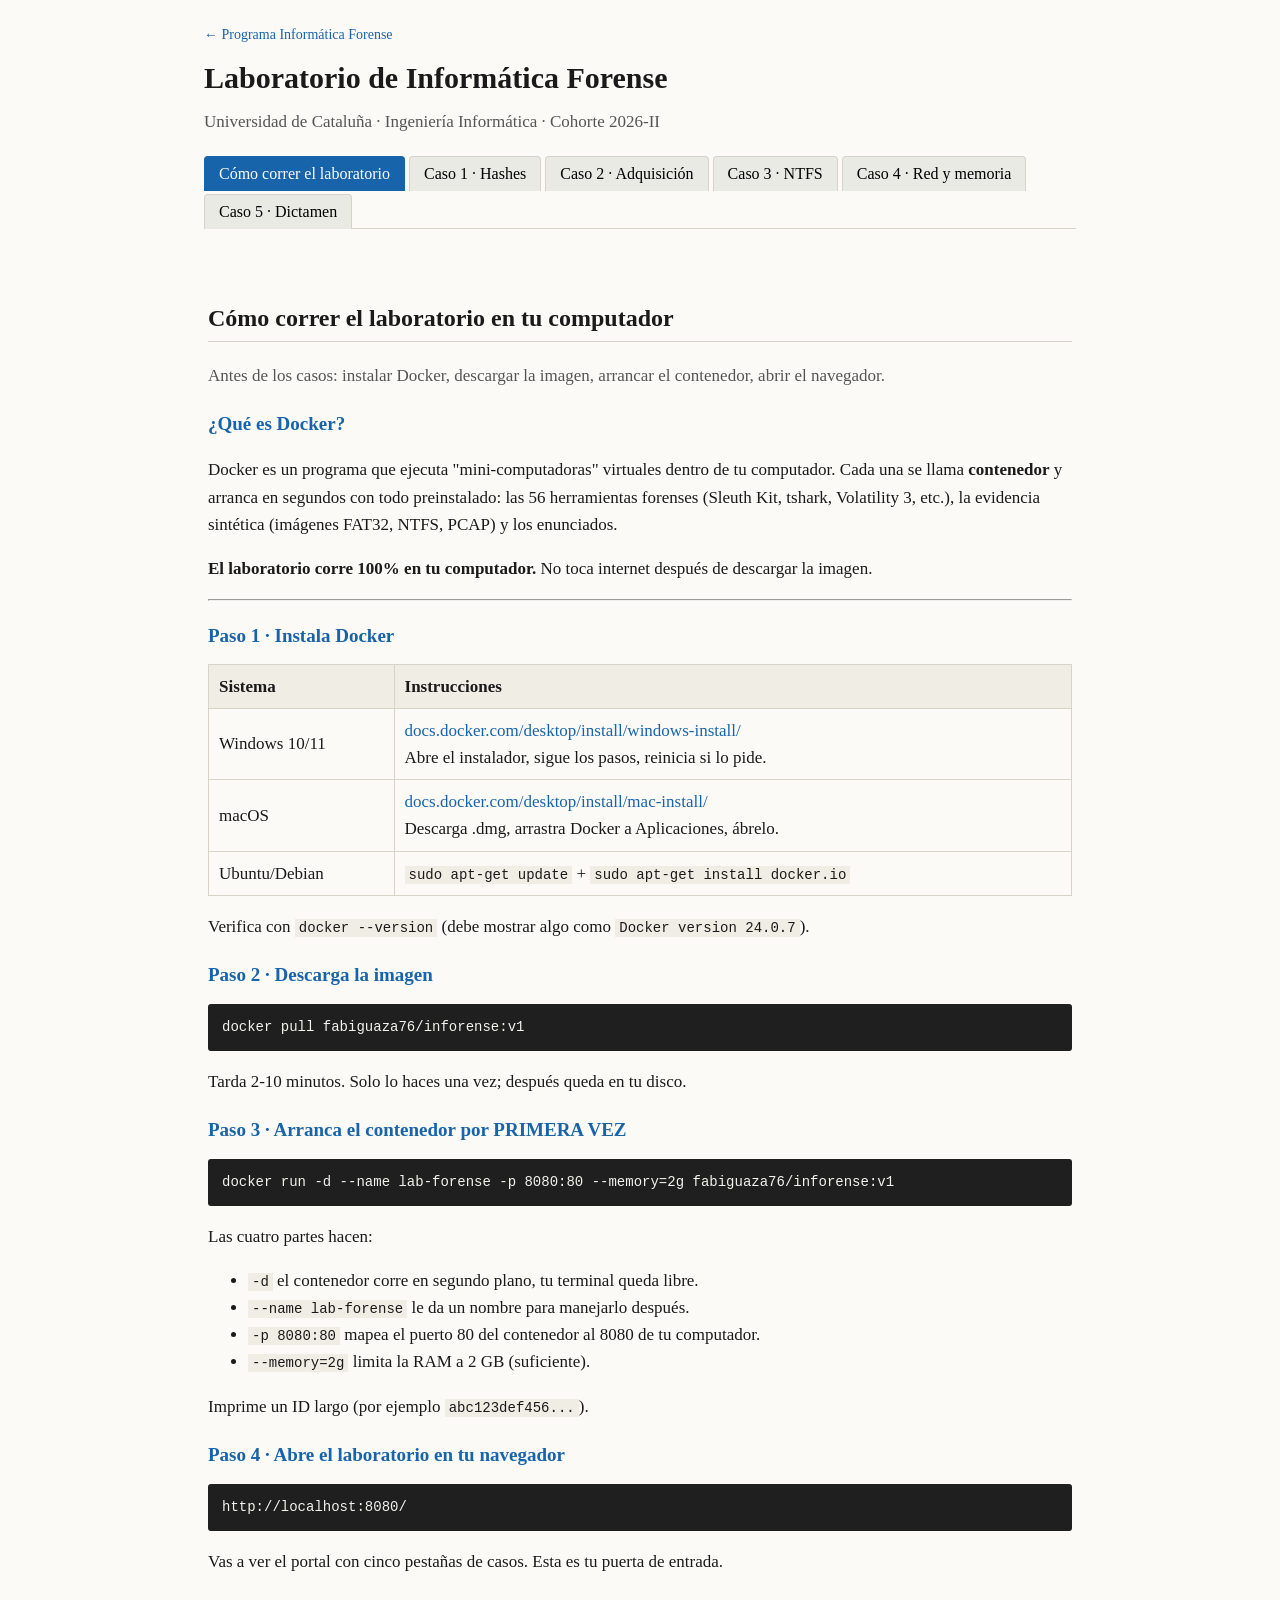
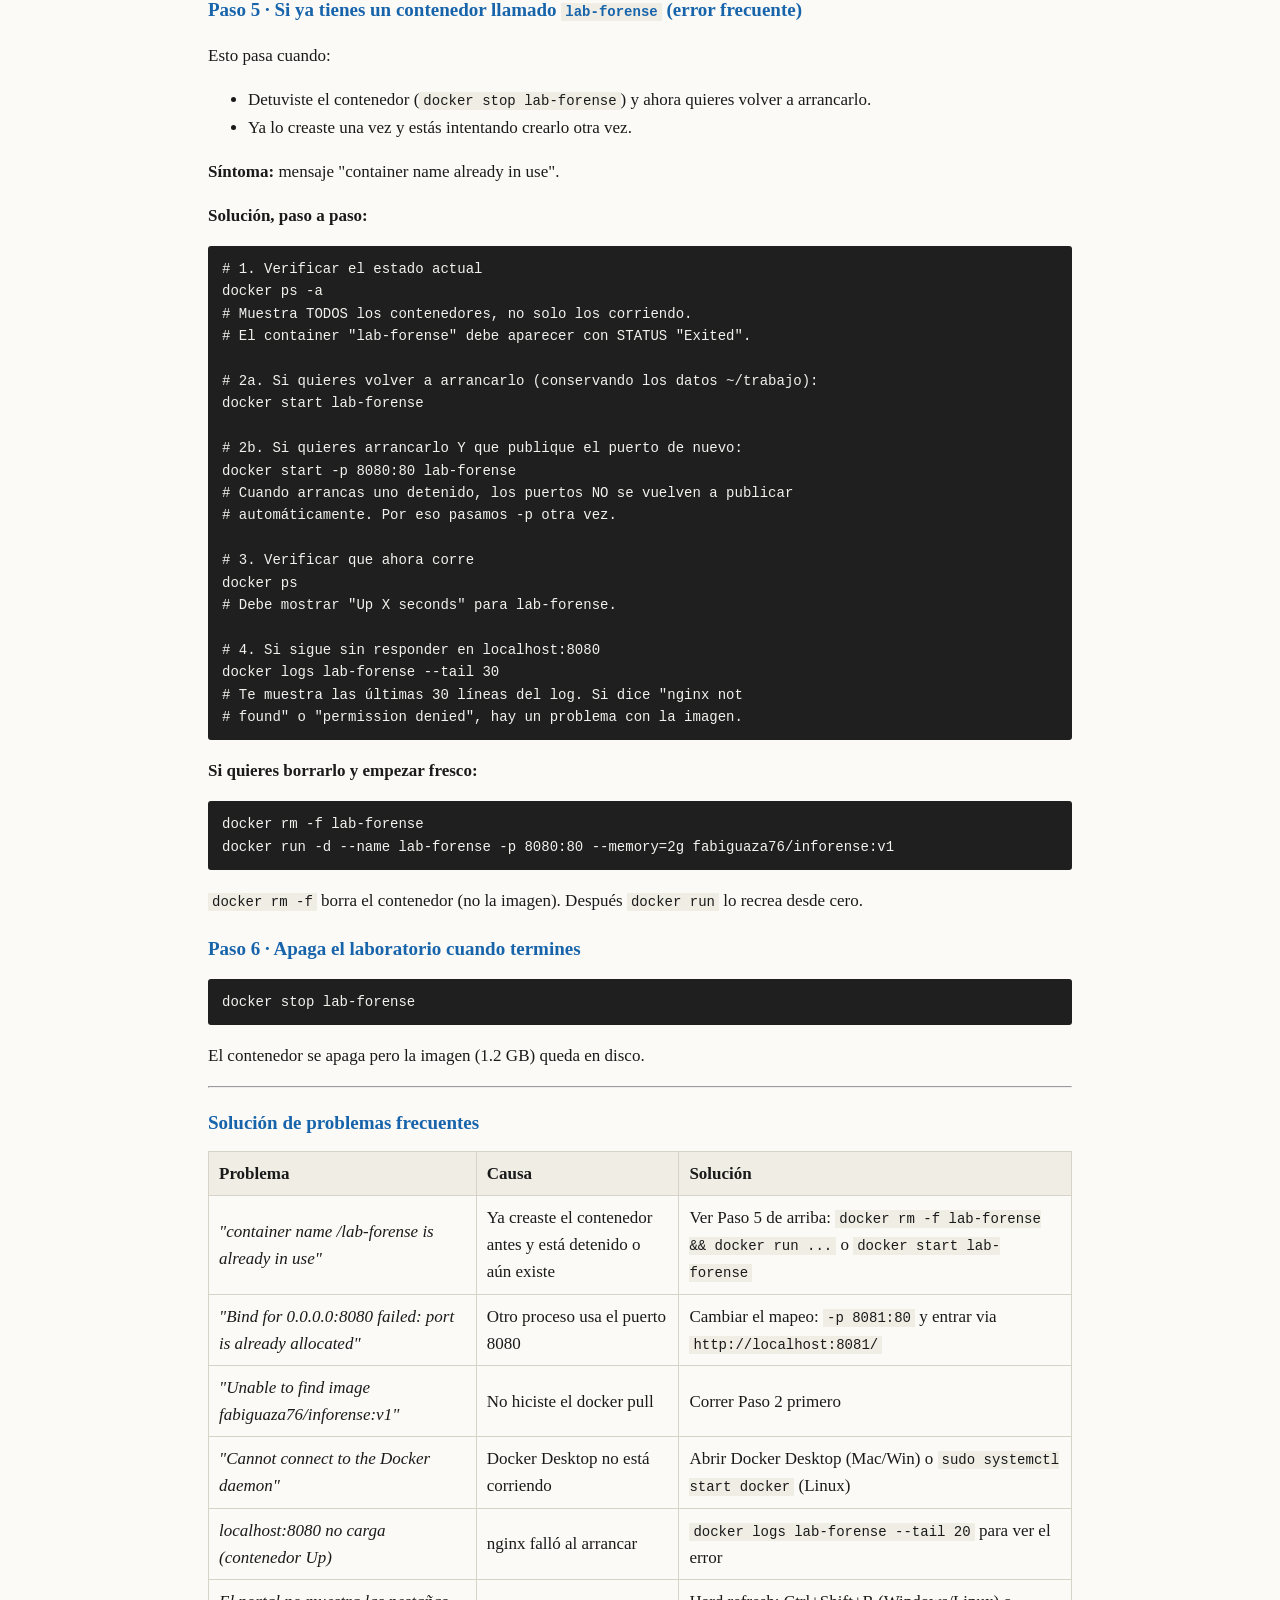
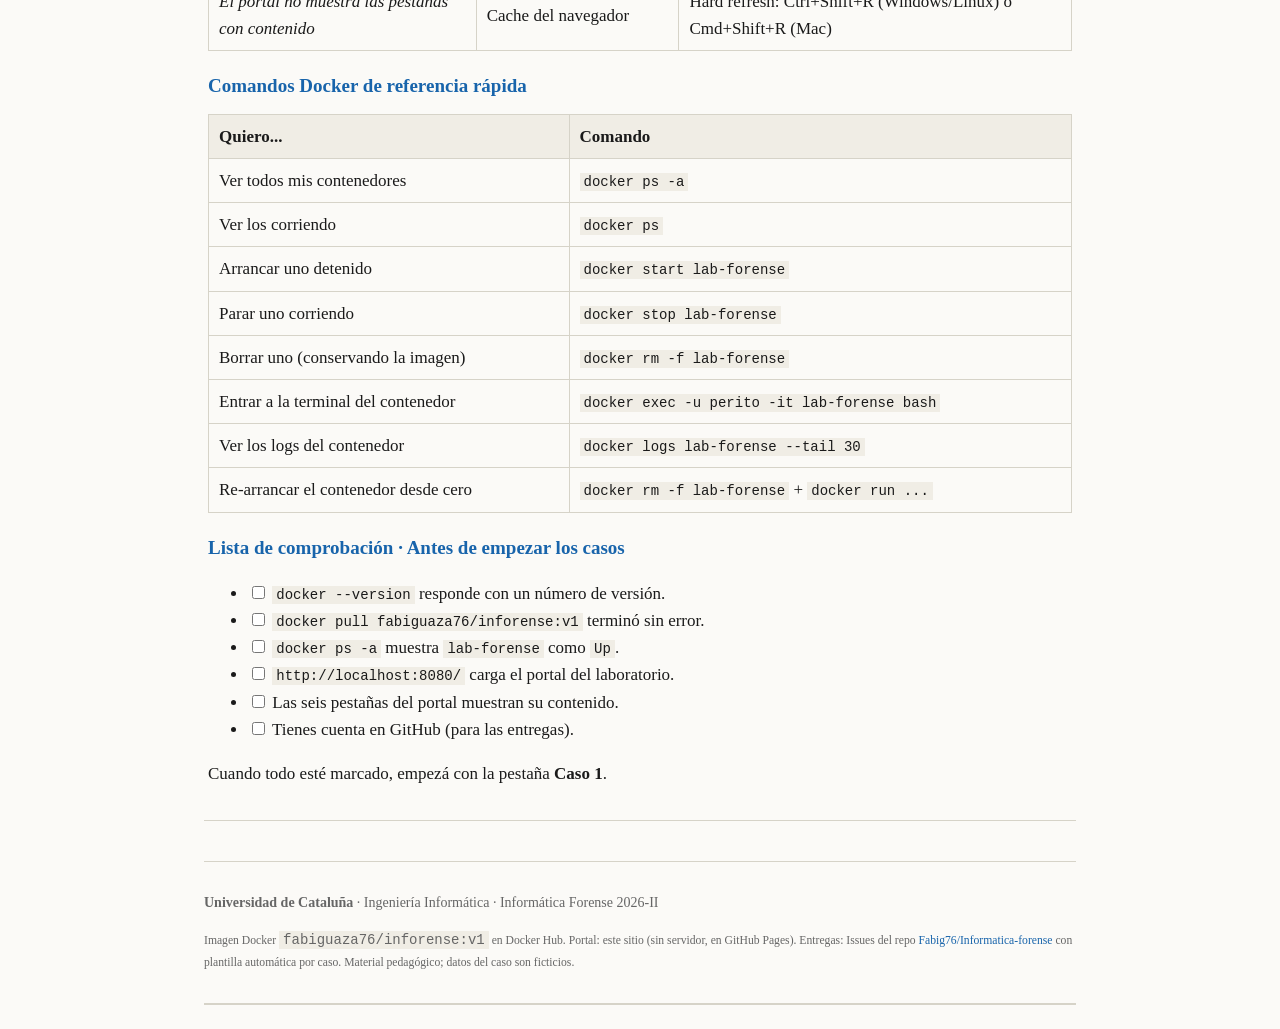
==== commit 92177190: "Portal: practica guiada + solucion bug contenedor Tres mejoras pedagogicas:  1. Seccion 'Como correr" ====
--- a/docker/index.html
+++ b/docker/index.html
@@ -13,12 +13,12 @@
 <p class="subtitulo">Universidad de Cataluña · Ingeniería Informática · Cohorte 2026-II</p>
 
 <nav class="pestanas" id="pestanas">
-<button class="pestana activa" data-caso="caso1">Caso 1 · Hashes</button>
+<button class="pestana activa" data-caso="instalacion">Cómo correr el laboratorio</button>
+<button class="pestana" data-caso="caso1">Caso 1 · Hashes</button>
 <button class="pestana" data-caso="caso2">Caso 2 · Adquisición</button>
 <button class="pestana" data-caso="caso3">Caso 3 · NTFS</button>
 <button class="pestana" data-caso="caso4">Caso 4 · Red y memoria</button>
 <button class="pestana" data-caso="caso5">Caso 5 · Dictamen</button>
-<button class="pestana" data-caso="instalacion">Cómo correr el laboratorio</button>
 </nav>
 
 <main>
@@ -26,116 +26,149 @@
 <!-- ════════════════════════════════════════════════ INSTALACIÓN -->
 <section class="caso activa" id="instalacion">
 <h2>Cómo correr el laboratorio en tu computador</h2>
-<p class="subtitulo">Antes de practicar los casos, necesitás tener Docker instalado y saber qué hace cada comando.</p>
-
-<h3>¿Qué es Docker y por qué lo usamos aquí?</h3>
-<p>Docker es un programa que ejecuta "mini-computadoras" virtuales dentro de tu computador real. Cada una de esas mini-computadoras se llama <strong>contenedor</strong> y arranca en segundos con todo preinstalado: las 56 herramientas forenses (Sleuth Kit, tshark, Volatility, etc.), la evidencia sintética (imágenes FAT32, NTFS, PCAP) y los enunciados.</p>
-
-<p>Sin Docker, tendrías que instalar a mano 30+ herramientas en tu computador, configurar sus dependencias, y descargar las imágenes de evidencia manualmente. Con Docker, son tres comandos y el laboratorio está listo.</p>
-
-<p><strong>El laboratorio corre 100% en tu computador.</strong> No toca internet después de descargar la imagen. La evidencia es sintética y todas las acciones quedan en una carpeta local <code>~/trabajo</code> dentro del contenedor.</p>
-
-<hr>
-
-<h3>Paso 1 · Instala Docker en tu computador</h3>
-<p>Estos son los enlaces oficiales. Elige el que corresponda a tu sistema operativo.</p>
-
+<p class="subtitulo">Antes de los casos: instalar Docker, descargar la imagen, arrancar el contenedor, abrir el navegador.</p>
+
+<h3>¿Qué es Docker?</h3>
+<p>Docker es un programa que ejecuta "mini-computadoras" virtuales dentro de tu computador. Cada una se llama <strong>contenedor</strong> y arranca en segundos con todo preinstalado: las 56 herramientas forenses (Sleuth Kit, tshark, Volatility 3, etc.), la evidencia sintética (imágenes FAT32, NTFS, PCAP) y los enunciados.</p>
+<p><strong>El laboratorio corre 100% en tu computador.</strong> No toca internet después de descargar la imagen.</p>
+
+<hr>
+
+<h3>Paso 1 · Instala Docker</h3>
 <table>
-<thead>
-<tr><th>Sistema</th><th>Instrucciones</th><th>Tiempo aprox.</th></tr>
-</thead>
+<thead><tr><th>Sistema</th><th>Instrucciones</th></tr></thead>
+<tbody>
+<tr><td>Windows 10/11</td><td><a href="https://docs.docker.com/desktop/install/windows-install/" target="_blank" rel="noopener">docs.docker.com/desktop/install/windows-install/</a><br>Abre el instalador, sigue los pasos, reinicia si lo pide.</td></tr>
+<tr><td>macOS</td><td><a href="https://docs.docker.com/desktop/install/mac-install/" target="_blank" rel="noopener">docs.docker.com/desktop/install/mac-install/</a><br>Descarga .dmg, arrastra Docker a Aplicaciones, ábrelo.</td></tr>
+<tr><td>Ubuntu/Debian</td><td><code>sudo apt-get update</code> + <code>sudo apt-get install docker.io</code></td></tr>
+</tbody>
+</table>
+<p>Verifica con <code>docker --version</code> (debe mostrar algo como <code>Docker version 24.0.7</code>).</p>
+
+<h3>Paso 2 · Descarga la imagen</h3>
+<pre><code>docker pull fabiguaza76/inforense:v1</code></pre>
+<p>Tarda 2-10 minutos. Solo lo haces una vez; después queda en tu disco.</p>
+
+<h3>Paso 3 · Arranca el contenedor por PRIMERA VEZ</h3>
+<pre><code>docker run -d --name lab-forense -p 8080:80 --memory=2g fabiguaza76/inforense:v1</code></pre>
+<p>Las cuatro partes hacen:</p>
+<ul>
+<li><code>-d</code> el contenedor corre en segundo plano, tu terminal queda libre.</li>
+<li><code>--name lab-forense</code> le da un nombre para manejarlo después.</li>
+<li><code>-p 8080:80</code> mapea el puerto 80 del contenedor al 8080 de tu computador.</li>
+<li><code>--memory=2g</code> limita la RAM a 2 GB (suficiente).</li>
+</ul>
+<p>Imprime un ID largo (por ejemplo <code>abc123def456...</code>).</p>
+
+<h3>Paso 4 · Abre el laboratorio en tu navegador</h3>
+<pre><code>http://localhost:8080/</code></pre>
+<p>Vas a ver el portal con cinco pestañas de casos. Esta es tu puerta de entrada.</p>
+
+<h3>Paso 5 · Si ya tienes un contenedor llamado <code>lab-forense</code> (error frecuente)</h3>
+<p>Esto pasa cuando:</p>
+<ul>
+<li>Detuviste el contenedor (<code>docker stop lab-forense</code>) y ahora quieres volver a arrancarlo.</li>
+<li>Ya lo creaste una vez y estás intentando crearlo otra vez.</li>
+</ul>
+<p><strong>Síntoma:</strong> mensaje "container name already in use".</p>
+
+<p><strong>Solución, paso a paso:</strong></p>
+<pre><code># 1. Verificar el estado actual
+docker ps -a
+# Muestra TODOS los contenedores, no solo los corriendo.
+# El container "lab-forense" debe aparecer con STATUS "Exited".
+
+# 2a. Si quieres volver a arrancarlo (conservando los datos ~/trabajo):
+docker start lab-forense
+
+# 2b. Si quieres arrancarlo Y que publique el puerto de nuevo:
+docker start -p 8080:80 lab-forense
+# Cuando arrancas uno detenido, los puertos NO se vuelven a publicar
+# automáticamente. Por eso pasamos -p otra vez.
+
+# 3. Verificar que ahora corre
+docker ps
+# Debe mostrar "Up X seconds" para lab-forense.
+
+# 4. Si sigue sin responder en localhost:8080
+docker logs lab-forense --tail 30
+# Te muestra las últimas 30 líneas del log. Si dice "nginx not
+# found" o "permission denied", hay un problema con la imagen.
+</code></pre>
+
+<p><strong>Si quieres borrarlo y empezar fresco:</strong></p>
+<pre><code>docker rm -f lab-forense
+docker run -d --name lab-forense -p 8080:80 --memory=2g fabiguaza76/inforense:v1
+</code></pre>
+<p><code>docker rm -f</code> borra el contenedor (no la imagen). Después <code>docker run</code> lo recrea desde cero.</p>
+
+<h3>Paso 6 · Apaga el laboratorio cuando termines</h3>
+<pre><code>docker stop lab-forense</code></pre>
+<p>El contenedor se apaga pero la imagen (1.2 GB) queda en disco.</p>
+
+<hr>
+
+<h3>Solución de problemas frecuentes</h3>
+
+<table>
+<thead><tr><th>Problema</th><th>Causa</th><th>Solución</th></tr></thead>
 <tbody>
 <tr>
-<td><strong>Windows 10/11</strong></td>
-<td><a href="https://docs.docker.com/desktop/install/windows-install/" target="_blank" rel="noopener">docs.docker.com/desktop/install/windows-install/</a><br>
-Abre el instalador, sigue los pasos, reinicia si lo pide. Activa WSL 2 cuando lo pregunte.</td>
-<td>10 min</td>
+<td><em>"container name /lab-forense is already in use"</em></td>
+<td>Ya creaste el contenedor antes y está detenido o aún existe</td>
+<td>Ver Paso 5 de arriba: <code>docker rm -f lab-forense && docker run ...</code> o <code>docker start lab-forense</code></td>
 </tr>
 <tr>
-<td><strong>macOS (Intel o Apple Silicon)</strong></td>
-<td><a href="https://docs.docker.com/desktop/install/mac-install/" target="_blank" rel="noopener">docs.docker.com/desktop/install/mac-install/</a><br>
-Descarga el .dmg, arrastra Docker a Aplicaciones, ábrelo. Si tienes chip Apple (M1/M2/M3/M4), la imagen corre con emulación (más lento, ~3-5x).</td>
-<td>5 min</td>
+<td><em>"Bind for 0.0.0.0:8080 failed: port is already allocated"</em></td>
+<td>Otro proceso usa el puerto 8080</td>
+<td>Cambiar el mapeo: <code>-p 8081:80</code> y entrar via <code>http://localhost:8081/</code></td>
 </tr>
 <tr>
-<td><strong>Ubuntu / Debian</strong></td>
-<td><code>sudo apt-get update && sudo apt-get install docker.io</code><br>
-Agrega tu usuario al grupo <code>docker</code> para no usar <code>sudo</code> en cada comando:</td>
-<td>5 min</td>
+<td><em>"Unable to find image fabiguaza76/inforense:v1"</em></td>
+<td>No hiciste el docker pull</td>
+<td>Correr Paso 2 primero</td>
+</tr>
+<tr>
+<td><em>"Cannot connect to the Docker daemon"</em></td>
+<td>Docker Desktop no está corriendo</td>
+<td>Abrir Docker Desktop (Mac/Win) o <code>sudo systemctl start docker</code> (Linux)</td>
+</tr>
+<tr>
+<td><em>localhost:8080 no carga (contenedor Up)</em></td>
+<td>nginx falló al arrancar</td>
+<td><code>docker logs lab-forense --tail 20</code> para ver el error</td>
+</tr>
+<tr>
+<td><em>El portal no muestra las pestañas con contenido</em></td>
+<td>Cache del navegador</td>
+<td>Hard refresh: Ctrl+Shift+R (Windows/Linux) o Cmd+Shift+R (Mac)</td>
 </tr>
 </tbody>
 </table>
 
-<p><strong>Verifica que quedó instalado.</strong> Abre una terminal y ejecuta:</p>
-<pre><code>docker --version</code></pre>
-<p>Debes ver algo como <code>Docker version 24.0.7, build ...</code>. Si ves error, revisa la guía de tu sistema operativo.</p>
-
-<h3>Paso 2 · Descarga la imagen del laboratorio</h3>
-<p>Esto baja los 1.2 GB del laboratorio a tu computador. La imagen ya viene con todo: Ubuntu, las 56 herramientas, la evidencia sintética y el portal web interno. Solo lo haces una vez; después queda en caché.</p>
-
-<pre><code>docker pull fabiguaza76/inforense:v1</code></pre>
-
-<p><strong>¿Dónde corre esto?</strong> En la misma terminal donde escribiste <code>docker --version</code>. Es decir, en TU computador (no en un servidor). El comando se conecta a Docker Hub (el registro público de Docker) y descarga la imagen al disco duro de tu computador.</p>
-
-<p>Tarda entre 2 y 10 minutos según tu conexión a internet. Verás una barra de progreso con varias capas (cada capa es una parte de la imagen).</p>
-
-<h3>Paso 3 · Arranca el contenedor</h3>
-<p>Este es el comando principal del laboratorio. Crea un contenedor (la mini-computadora) a partir de la imagen, expone el puerto 80 del contenedor como 8080 de tu computador (<code>-p 8080:80</code>), y lo deja corriendo en segundo plano (<code>-d</code>).</p>
-
-<pre><code>docker run -d --name lab-forense \
-              -p 8080:80 \
-              --memory=2g \
-              fabiguaza76/inforense:v1</code></pre>
-
-<p><strong>¿Qué hace cada parte?</strong></p>
-<ul>
-<li><code>-d</code> — "Detached". El contenedor corre en segundo plano y tu terminal queda libre para otros comandos.</li>
-<li><code>--name lab-forense</code> — le da un nombre para que puedas referirte a él fácilmente (<code>docker stop lab-forense</code>, <code>docker exec ...</code>).</li>
-<li><code>-p 8080:80</code> — mapea el puerto 80 del contenedor al 8080 de tu computador. Cuando abras <code>http://localhost:8080</code> en tu navegador, hablarás con el servidor web del contenedor.</li>
-<li><code>--memory=2g</code> — limita la RAM a 2 GB (suficiente para todas las herramientas).</li>
-<li><code>fabiguaza76/inforense:v1</code> — el nombre exacto de la imagen en Docker Hub, con su etiqueta <code>v1</code>.</li>
-</ul>
-
-<p>Cuando termina, el comando imprime algo como <code>abc123def456...</code>: es el ID del contenedor. Guárdalo por si acaso.</p>
-
-<h3>Paso 4 · Abre el laboratorio en tu navegador</h3>
-<p>Abre tu navegador (Chrome, Firefox, Safari, Edge — cualquiera) y entra a:</p>
-
-<pre><code>http://localhost:8080/</code></pre>
-
-<p>Vas a ver el portal del laboratorio: una página con cinco pestañas (uno por caso), un bloque azul arriba con los comandos que ejecutaste, y al pie, enlaces al sistema de entregas. Esta es tu puerta de entrada a todo lo que vas a hacer.</p>
-
-<p>Si la página no carga, verifica que el contenedor está corriendo:</p>
-
-<pre><code>docker ps</code></pre>
-<p>El contenedor <code>lab-forense</code> debe aparecer como <code>Up X minutes</code>. Si no aparece, revisa los logs:</p>
-<pre><code>docker logs lab-forense | tail -20</code></pre>
-
-<h3>Paso 5 · Accede a la terminal del contenedor (opcional)</h3>
-<p>Para la mayoría de los casos no necesitás la terminal; el portal muestra cada comando en bloques copiables. Pero en algunas situaciones (incluir archivos, instalar algo extra, ver archivos ocultos), puedes abrir una terminal dentro del contenedor:</p>
-
-<pre><code>docker exec -it lab-forense bash</code></pre>
-<p>Apareces como <code>root</code>. Si prefieres el usuario <code>perito</code> (que es el que tiene acceso a <code>~/trabajo</code>):</p>
-<pre><code>docker exec -u perito -it lab-forense bash</code></pre>
-<p>Para salir, escribe <code>exit</code> o presiona <code>Ctrl+D</code>.</p>
-
-<h3>Paso 6 · Apaga el laboratorio cuando termines</h3>
-<p>El contenedor consume 2 GB de RAM mientras corre. Cuando termines tu sesión:</p>
-<pre><code>docker stop lab-forense</code></pre>
-<p>El contenedor queda apagado pero la imagen (1.2 GB) sigue en disco. Para borrar el contenedor y empezar limpio la próxima vez:</p>
-<pre><code>docker rm -f lab-forense
-docker run -d --name lab-forense -p 8080:80 --memory=2g fabiguaza76/inforense:v1</code></pre>
-
-<hr>
+<h3>Comandos Docker de referencia rápida</h3>
+<table>
+<thead><tr><th>Quiero...</th><th>Comando</th></tr></thead>
+<tbody>
+<tr><td>Ver todos mis contenedores</td><td><code>docker ps -a</code></td></tr>
+<tr><td>Ver los corriendo</td><td><code>docker ps</code></td></tr>
+<tr><td>Arrancar uno detenido</td><td><code>docker start lab-forense</code></td></tr>
+<tr><td>Parar uno corriendo</td><td><code>docker stop lab-forense</code></td></tr>
+<tr><td>Borrar uno (conservando la imagen)</td><td><code>docker rm -f lab-forense</code></td></tr>
+<tr><td>Entrar a la terminal del contenedor</td><td><code>docker exec -u perito -it lab-forense bash</code></td></tr>
+<tr><td>Ver los logs del contenedor</td><td><code>docker logs lab-forense --tail 30</code></td></tr>
+<tr><td>Re-arrancar el contenedor desde cero</td><td><code>docker rm -f lab-forense</code> + <code>docker run ...</code></td></tr>
+</tbody>
+</table>
 
 <h3>Lista de comprobación · Antes de empezar los casos</h3>
 <ul>
 <li><input type="checkbox"> <code>docker --version</code> responde con un número de versión.</li>
 <li><input type="checkbox"> <code>docker pull fabiguaza76/inforense:v1</code> terminó sin error.</li>
-<li><input type="checkbox"> <code>docker ps</code> muestra el contenedor <code>lab-forense</code> como <code>Up</code>.</li>
+<li><input type="checkbox"> <code>docker ps -a</code> muestra <code>lab-forense</code> como <code>Up</code>.</li>
 <li><input type="checkbox"> <code>http://localhost:8080/</code> carga el portal del laboratorio.</li>
-<li><input type="checkbox"> Las cinco pestañas del portal muestran su contenido.</li>
-<li><input type="checkbox"> Tienes cuenta en GitHub (para hacer las entregas).</li>
+<li><input type="checkbox"> Las seis pestañas del portal muestran su contenido.</li>
+<li><input type="checkbox"> Tienes cuenta en GitHub (para las entregas).</li>
 </ul>
 
 <p>Cuando todo esté marcado, empezá con la pestaña <strong>Caso 1</strong>.</p>
@@ -144,179 +177,583 @@
 <!-- ════════════════════════════════════════════════ CASO 1 -->
 <section class="caso" id="caso1">
 <h2>Caso 1 · Fundamentos: hashes e integridad</h2>
-<p class="subtitulo">Lo que enseña un perito cuando apenas empieza: el acta debe ser idéntica bit a bit a la que se firmó en el momento de la cadena de custodia.</p>
+<p class="subtitulo">Práctica guiada: lo que enseña un perito cuando apenas empieza — el acta debe ser idéntica bit a bit a la que se firmó en el momento de la cadena de custodia.</p>
 
 <h3>Objetivo</h3>
-<p>Calcular y verificar el hash SHA-256 del acta del caso, demostrar que la copia es idéntica bit a bit al original, y dejar constancia en un mini-informe de lo que encontraste.</p>
-
-<h3>Lo que vas a hacer</h3>
-<p>Tres comandos en cualquier orden, dentro del contenedor (terminal o vía la pestaña de la página).</p>
+<p>Calcular y verificar el hash SHA-256 del acta del caso, demostrar que la copia es idéntica al original, y dejar un mini-informe con los resultados.</p>
+
+<h3>Herramientas que vas a usar</h3>
+<table>
+<thead><tr><th>Comando</th><th>Qué hace</th><th>Pertenece a</th></tr></thead>
+<tbody>
+<tr><td><code>sha256sum</code></td><td>Calcula un hash SHA-256 de un archivo. Devuelve 64 caracteres hexadecimales (256 bits).</td><td>GNU coreutils (viene con Linux)</td></tr>
+<tr><td><code>sha256sum -c</code></td><td>Verifica un archivo contra su hash guardado en otro archivo. Dice "OK" o "FAILED".</td><td>GNU coreutils</td></tr>
+<tr><td><code>file</code></td><td>Identifica el tipo de archivo (texto, binario, UTF-8, etc.).</td><td>GNU file</td></tr>
+</tbody>
+</table>
+
+<h3>Qué hace un forense real</h3>
+<p>En un caso real, el perito recibe un dispositivo (celular, USB, disco). Lo conecta con un bloqueador de escritura, calcula el hash con <code>sha256sum</code>, hace la copia bit a bit con <code>dc3dd</code> (que vuelve a calcular el hash durante la copia), y al final verifica que ambos hashes coincidan. Si coinciden, la copia es exacta. Si difieren por UN solo bit, la copia se repite desde cero. Aquí simulamos el mismo flujo pero con un archivo de texto en lugar de un disco, porque la operación es la misma: producir un hash y verificarlo.</p>
+
+<hr>
+
+<h3>Paso 1 · Calcular el SHA-256</h3>
+
+<h4>Qué hace un forense real</h4>
+<p>Lo primero al recibir una evidencia es calcular su huella digital. Esa huella se anota en el acta y nunca debe cambiar, porque es la prueba de que el archivo es el que se firmó en el momento de la cadena de custodia.</p>
+
+<h4>Herramienta</h4>
+<p><code>sha256sum &lt;archivo&gt;</code> — calcula SHA-256 de cualquier archivo. Salida: <code>&lt;hash&gt;  &lt;nombre_archivo&gt;</code>.</p>
+
+<h4>Escribe esto en la terminal</h4>
+<pre><code>sha256sum /evidencia/caso1/acta.txt</code></pre>
+
+<h4>Lo que vas a ver en tu pantalla</h4>
+<pre><code>9f16b46c23373fdc1edcd5bb93c2841682e82bf0db95585d4b3cb44ead67abbc  /evidencia/caso1/acta.txt</code></pre>
+<p>La primera columna es el hash (64 caracteres hex: 0-9 y a-f). La segunda es el nombre del archivo.</p>
+
+<h4>Cómo verificas que funcionó</h4>
+<p>Anota el hash completo. Esa misma huella debe coincidir con la que está guardada en <code>/evidencia/caso1/acta.sha256</code>. Lo confirmamos en el siguiente paso.</p>
+
+<p><em>Truco: si quieres solo el hash sin el nombre del archivo, usa <code>sha256sum &lt;archivo&gt; | awk '{print $1}'</code>.</em></p>
+
+<hr>
+
+<h3>Paso 2 · Verificar con el archivo .sha256</h3>
+
+<h4>Qué hace un forense real</h4>
+<p>El archivo <code>.sha256</code> contiene la huella que se calculó en el momento del empaque de la evidencia. Al volver a calcularla con <code>sha256sum</code>, debe coincidir. Si difiere, alguien modificó el archivo (o el disco se corrompió). En ambos casos hay que investigar.</p>
+
+<h4>Herramienta</h4>
+<p><code>sha256sum -c &lt;archivo.sha256&gt;</code> — verifica que el archivo listado en <code>.sha256</code> coincida con la huella guardada. Salida: <code>&lt;archivo&gt;: OK</code> o <code>FAILED</code>.</p>
+
+<h4>Escribe esto</h4>
+<pre><code>sha256sum -c /evidencia/caso1/acta.sha256</code></pre>
+
+<h4>Lo que vas a ver</h4>
+<pre><code>/evidencia/caso1/acta.txt: OK</code></pre>
+
+<h4>Si ves <code>FAILED</code> en lugar de <code>OK</code></h4>
+<p>Significa que el archivo fue modificado. NO deberías ver eso porque el archivo viene de solo lectura en el contenedor; pero si pasara, sería un caso grave.</p>
+
+<hr>
+
+<h3>Paso 3 · Identificar el tipo de archivo</h3>
+
+<h4>Herramienta</h4>
+<p><code>file &lt;archivo&gt;</code> — inspección rápida: dice si es texto, binario, comprimido, etc.</p>
+
+<h4>Escribe esto</h4>
+<pre><code>file /evidencia/caso1/acta.txt</code></pre>
+
+<h4>Lo que vas a ver</h4>
+<pre><code>/evidencia/caso1/acta.txt: Unicode text, UTF-8</code></pre>
+
+<hr>
+
+<h3>Lo que debes lograr</h3>
+<p>Tres valores en tu cabeza:</p>
+<ul>
+<li>El <strong>SHA-256</strong> calculado (64 hex caracteres).</li>
+<li>La <strong>respuesta de <code>-c</code></strong>: <code>OK</code> o <code>FAILED</code>.</li>
+<li>El <strong>tipo de archivo</strong> según <code>file</code>.</li>
+</ul>
+
+<h3>Después: entrega</h3>
 <ol>
-<li><strong>Calcular el SHA-256</strong> del archivo <code>/evidencia/caso1/acta.txt</code> con <code>sha256sum</code>. Anotás los 64 caracteres hexadecimales.</li>
-<li><strong>Verificar</strong> con <code>sha256sum -c /evidencia/caso1/acta.sha256</code>. El sistema debe responder <code>acta.txt: OK</code>.</li>
-<li><strong>Identificar el archivo</strong> con <code>file /evidencia/caso1/acta.txt</code>. Te confirma que es texto plano UTF-8.</li>
+<li>Crea el archivo de entrega en el contenedor:
+<pre><code>mkdir -p ~/trabajo
+cat > ~/trabajo/caso1.txt &lt;&lt;EOT
+1. SHA-256 calculado: $(pega aquí tu hash)
+2. sha256sum -c: OK / FAILED
+3. Tipo de archivo (file): pega aquí el tipo
+4. Fecha del cálculo: $(date -u +%Y-%m-%dT%H:%M:%SZ)
+5. La integridad del acta está demostrada.
+EOT</code></pre>
+</li>
+<li>Hacé clic en el botón <strong>"Entregar Caso 1 →"</strong> debajo. Se abre un GitHub Issue con un formulario que te pide tu nombre, correo institucional y los valores que acabás de calcular.</li>
+<li>Pegá el contenido de <code>~/trabajo/caso1.txt</code>.</li>
+<li>Al enviar, queda Issue público con tu nombre y fecha.</li>
 </ol>
 
-<h3>Lo que debes lograr</h3>
-<p>Al terminar estos tres pasos, debes tener en tu cabeza tres valores:</p>
-<ul>
-<li>El <strong>SHA-256</strong> calculado (64 hex caracteres).</li>
-<li>La <strong>respuesta de <code>-c</code></strong>: OK (la huella coincide con la del archivo .sha256) o FAILED.</li>
-<li>El <strong>tipo de archivo</strong> según <code>file</code>.</li>
-</ul>
-<p>Los tres van al mini-informe.</p>
-
-<h3>Después: entrega</h3>
-<p>Hacé clic en el botón <strong>"Entregar Caso 1 →"</strong> debajo. Se abre un GitHub Issue con un formulario que te pide tu nombre, correo institucional y los tres valores que acabás de calcular. Pegá también el contenido del mini-informe en <code>~/trabajo/caso1.txt</code> que tiene cinco líneas. Al enviar, queda Issue público con tu nombre y fecha.</p>
-
-<p>Lo que viene después: Caso 2 (Adquisición), donde el acta es una copia forense de una imagen de disco completa.</p>
+<p>Lo que viene después: Caso 2 (Adquisición), donde el archivo es una imagen de disco completa y el hash protege la copia forense.</p>
 </section>
 
 <!-- ════════════════════════════════════════════════ CASO 2 -->
 <section class="caso" id="caso2">
 <h2>Caso 2 · Adquisición y cadena de custodia</h2>
-<p class="subtitulo">Lo que distingue a un perito serio: copiar un disco con verificación de hash durante la copia, no después.</p>
+<p class="subtitulo">Práctica guiada: copia forense verificada con hash sobre una imagen FAT32 de 128 MB.</p>
 
 <h3>Objetivo</h3>
-<p>Generar una copia forense verificada con hash de la imagen FAT32 del caso, y verificar la integridad del directorio de archivos de evidencia que el caso trae adjunto.</p>
-
-<h3>Lo que vas a hacer</h3>
-<p>Cinco pasos. La imagen FAT32 está en <code>/evidencia/caso2/caso2-fat32.img</code> y el directorio de archivos sueltos en <code>/evidencia/caso2/evidencia_original/</code>.</p>
+<p>Generar una copia forense verificada con hash de una imagen FAT32 y verificar el directorio de archivos de evidencia.</p>
+
+<h3>Herramientas que vas a usar</h3>
+<table>
+<thead><tr><th>Comando</th><th>Qué hace</th><th>Pertenece a</th></tr></thead>
+<tbody>
+<tr><td><code>file</code></td><td>Identifica el tipo de archivo (incluido el filesystem FAT32/NTFS/ext4).</td><td>GNU file</td></tr>
+<tr><td><code>sha256sum</code></td><td>Calcula hash SHA-256 de cualquier archivo.</td><td>GNU coreutils</td></tr>
+<tr><td><code>hashdeep -r</code></td><td>Calcula los hashes de todos los archivos de un directorio recursivamente.</td><td>md5deep / hashdeep</td></tr>
+<tr><td><code>hashdeep -r -k</code></td><td>Verifica los hashes de un directorio contra una lista guardada.</td><td>md5deep / hashdeep</td></tr>
+<tr><td><code>dc3dd</code></td><td>Copia forense que calcula el hash DURANTE la copia, no después.</td><td>dc3dd (NIST)</td></tr>
+<tr><td><code>fls</code></td><td>Lista archivos de una imagen de filesystem (Sleuth Kit).</td><td>The Sleuth Kit</td></tr>
+</tbody>
+</table>
+
+<h3>Qué hace un forense real</h3>
+<p>En un caso real, el perito recibe un disco o USB. Lo conecta con un bloqueador de escritura (hardware que evita que se escriba en él). Calcula su hash. Hace una copia bit a bit con <code>dc3dd</code>, que recalcula el hash durante la copia. Compara los dos hashes: si son iguales, la copia es íntegra. Sobre esta copia se hace todo el análisis (los pasos 2-4 del curso), NUNCA sobre el original. Aquí nuestro "disco" es una imagen <code>.img</code> ya copiada dentro del contenedor, y "el alumno" simula el flujo copiando a <code>~/trabajo</code>.</p>
+
+<hr>
+
+<h3>Paso 1 · Identificar la imagen</h3>
+<pre><code>file /evidencia/caso2/caso2-fat32.img</code></pre>
+<p>Debe decir algo como <code>DOS/MBR boot sector ... FAT (32 bit) ... label: "CASO02     "</code>. Eso confirma que es una imagen válida.</p>
+
+<hr>
+
+<h3>Paso 2 · Calcular el SHA-256 de la imagen</h3>
+<pre><code>sha256sum /evidencia/caso2/caso2-fat32.img</code></pre>
+<p>Anota el hash. Lo necesitás en el Paso 5 para verificar la copia.</p>
+<p>Tarda ~2 minutos porque la imagen son 128 MB.</p>
+
+<hr>
+
+<h3>Paso 3 · Hash recursivo del directorio</h3>
+
+<h4>Herramienta</h4>
+<p><code>hashdeep -r &lt;directorio&gt; &gt; lista.txt</code> — calcula hashes de cada archivo del directorio recursivamente.</p>
+<p><code>hashdeep -r -k lista.txt &lt;directorio&gt;</code> — verifica los hashes contra la lista.</p>
+
+<h4>Genera la lista</h4>
+<pre><code>hashdeep -r /evidencia/caso2/evidencia_original/ &gt; ~/trabajo/caso2-hashes.txt
+cat ~/trabajo/caso2-hashes.txt</code></pre>
+<p>Vas a ver ~7 líneas con el formato <code>&lt;hash&gt;,&lt;tamaño&gt;,&lt;ruta&gt;</code>.</p>
+
+<h4>Verifica</h4>
+<pre><code>hashdeep -r -k ~/trabajo/caso2-hashes.txt /evidencia/caso2/evidencia_original/</code></pre>
+<p>Salida esperada: una línea <code>OK</code> por archivo. Si alguna dice <code>FAILED</code>, hubo alteración.</p>
+
+<hr>
+
+<h3>Paso 4 · Copia forense con dc3dd</h3>
+
+<h4>Herramienta</h4>
+<p><code>dc3dd if=ORIGEN of=DESTINO hash=sha256 hashlog=BITACORA log=BITACORA bs=4M</code> — copia bit a bit calculando hash en el momento.</p>
+
+<h4>Escribe esto</h4>
+<pre><code>dc3dd if=/evidencia/caso2/caso2-fat32.img \
+      of=~/trabajo/caso2-copia.dd \
+      hash=sha256 \
+      hashlog=~/trabajo/caso2-copia.hashes \
+      log=~/trabajo/caso2-copia.log \
+      bs=4M</code></pre>
+
+<h4>Las opciones</h4>
+<ul>
+<li><code>if=</code> archivo origen (input file).</li>
+<li><code>of=</code> archivo destino (output file).</li>
+<li><code>hash=sha256</code> calcula SHA-256 durante la copia.</li>
+<li><code>hashlog=</code> archivo donde guarda la huella calculada.</li>
+<li><code>log=</code> bitácora de la operación.</li>
+<li><code>bs=4M</code> lee y escribe en bloques de 4 MB (más rápido).</li>
+</ul>
+
+<h4>Vas a ver</h4>
+<p>Una barra de progreso y al final la línea con el hash calculado. Lo compara con el del archivo original (Paso 2) automáticamente.</p>
+
+<p>Si <code>dc3dd</code> da error, aseguráte de tener espacio en disco: <code>df -h ~/trabajo</code>.</p>
+
+<hr>
+
+<h3>Paso 5 · Verificar la copia</h3>
+
+<h4>Compara hashes</h4>
+<pre><code>grep -i "sha256" ~/trabajo/caso2-copia.hashes
+diff &lt;(sha256sum ~/trabajo/caso2-copia.dd | awk '{print $1}') \
+     &lt;(grep -oE "[0-9a-f]{64}" ~/trabajo/caso2-copia.hashes)</code></pre>
+<p>Si <code>diff</code> no imprime nada, los hashes son idénticos: la copia es íntegra.</p>
+
+<hr>
+
+<h3>Bonus · Lista los archivos de la imagen</h3>
+<p>Mientras <code>dc3dd</code> copia, abrí otra terminal y corré <code>fls</code>:</p>
+<pre><code>fls -r /evidencia/caso2/caso2-fat32.img | head -20</code></pre>
+<p>Vas a ver 8 entradas del directorio raíz (volumen + 7 archivos). Ejecutá también <code>fls -r /evidencia/caso2/caso2-fat32.img | grep papelera</code> para encontrar los 3 archivos del directorio <code>papelera/</code>.</p>
+
+<hr>
+
+<h3>Lo que debes lograr</h3>
+<ul>
+<li>El <strong>SHA-256 original</strong> de la imagen (Paso 2).</li>
+<li>Confirmación de que <strong>todos los archivos del directorio</strong> coincidieron con hashdeep.</li>
+<li>Una <strong>copia local</strong> bit-a-bit idéntica (Paso 5).</li>
+<li>El <strong>listado</strong> de los 3 archivos de la papelera simulada.</li>
+</ul>
+
+<h3>Después: entrega</h3>
 <ol>
-<li><strong>Identificar</strong> la imagen con <code>file</code>. Debe reportar <code>DOS/MBR boot sector</code> y <code>FAT (32 bit)</code>.</li>
-<li><strong>Calcular el SHA-256</strong> de la imagen. Este es tu número de referencia para todo el caso.</li>
-<li><strong>Hash recursivo del directorio</strong> con <code>hashdeep -r</code>. Genera una lista de hashes y luego verifica con <code>hashdeep -r -k</code>. Salida esperada: una línea <code>OK</code> por archivo.</li>
-<li><strong>Copia forense con <code>dc3dd</code></strong>, que calcula el hash DURANTE la copia. La copia queda en <code>~/trabajo/caso2-copia.dd</code> y dos bitácoras (<code>.hashes</code> y <code>.log</code>).</li>
-<li><strong>Verificar la copia</strong> comparando el hash calculado por <code>dc3dd</code> con el del Paso 2. Si difieren, rehacelo.</li>
+<li>Crea el mini-informe:
+<pre><code>cat &gt; ~/trabajo/caso2.txt &lt;&lt;EOT
+1. SHA-256 original: $(pega el hash)
+2. hashdeep OK en N de N archivos
+3. Copia integra con dc3dd: OK
+4. Archivos regulares en la imagen: $(wc -l de fls -r | grep '^r/r')
+5. Conclusión: copia integra
+EOT</code></pre>
+</li>
+<li>Crea también <code>~/trabajo/caso2-papelera.md</code> con la lista de los 3 archivos de la papelera.</li>
+<li>Hacé clic en <strong>"Entregar Caso 2 →"</strong> y completá el formulario de GitHub Issues.</li>
 </ol>
 
-<h3>Lo que debes lograr</h3>
-<p>Después de los cinco pasos debes tener:</p>
-<ul>
-<li>El <strong>SHA-256 original</strong> de la imagen.</li>
-<li>Confirmación de que <strong>todos los archivos del directorio</strong> coincidieron con hashdeep (sin alertas).</li>
-<li>Una <strong>copia local</strong> bit-a-bit idéntica a la imagen, con su hash coincidente.</li>
-<li>El <strong>listado de archivos en la imagen FAT32</strong> (mínimo 8 entradas). Aquí descubrirás también el directorio oculto <code>papelera/</code> con archivos "borrados".</li>
-</ul>
-
-<h3>Después: entrega</h3>
-<p>En <strong>"Entregar Caso 2 →"</strong> en esta página, enviá tu mini-informe (<code>~/trabajo/caso2.txt</code>) con los resultados de los cinco pasos. Adjuntá también <code>caso2-papelera.md</code> con la lista de los 3 archivos encontrados dentro de la papelera simulada.</p>
-
-<p>Lo que viene después: Caso 3 (Análisis de NTFS), donde el archivo es una imagen NTFS completa con MFT y flujos alternos.</p>
+<p>Lo que viene después: Caso 3 (Análisis NTFS), donde usamos The Sleuth Kit sobre una imagen NTFS con MFT.</p>
 </section>
 
 <!-- ════════════════════════════════════════════════ CASO 3 -->
 <section class="caso" id="caso3">
 <h2>Caso 3 · Análisis de sistemas de archivos y SO</h2>
-<p class="subtitulo">El pan de cada día del perito de Windows: examinar la MFT, leer metadatos por inodo, descubrir flujos alternos.</p>
+<p class="subtitulo">Práctica guiada: examinar la MFT de un volumen NTFS sin montar la imagen.</p>
 
 <h3>Objetivo</h3>
-<p>Examinar un volumen NTFS con Sleuth Kit para listar los archivos del directorio raíz, inspeccionar los metadatos de la MFT y demostrar que se pueden identificar archivos borrados sin montar la imagen.</p>
-
-<h3>Lo que vas a hacer</h3>
-<p>Cuatro pasos. La imagen NTFS está en <code>/evidencia/caso3/caso3-ntfs.img</code>. NO la montes: Sleuth Kit trabaja directamente sobre el archivo.</p>
+<p>Listar archivos del directorio raíz de un volumen NTFS, leer metadatos de la MFT por inode, e identificar archivos borrados o con flujos alternos.</p>
+
+<h3>Herramientas que vas a usar</h3>
+<table>
+<thead><tr><th>Comando</th><th>Qué hace</th><th>Pertenece a</th></tr></thead>
+<tbody>
+<tr><td><code>file</code></td><td>Identifica el filesystem (NTFS, FAT, ext4...).</td><td>GNU file</td></tr>
+<tr><td><code>fls</code></td><td>Lista archivos de un volumen (directorio raíz por default).</td><td>The Sleuth Kit</td></tr>
+<tr><td><code>fls -d</code></td><td>Lista solo archivos borrados (metadata persiste en MFT).</td><td>The Sleuth Kit</td></tr>
+<tr><td><code>istat &lt;inodo&gt;</code></td><td>Muestra metadatos de un inodo (tipo, tamaño, timestamps, ADS).</td><td>The Sleuth Kit</td></tr>
+<tr><td><code>icat &lt;inodo&gt;</code></td><td>Extrae el contenido de un inodo (incluso archivos borrados).</td><td>The Sleuth Kit</td></tr>
+<tr><td><code>fsstat</code></td><td>Muestra metadata del filesystem (versión NTFS, OEM, etc.).</td><td>The Sleuth Kit</td></tr>
+</tbody>
+</table>
+
+<h3>Qué hace un forense real</h3>
+<p>En un caso real, el perito NO monta la imagen NTFS en su equipo de análisis: montarla modifica los timestamps de acceso. En su lugar, usa herramientas que leen la imagen directamente (Sleuth Kit, Autopsy, EnCase). Cada archivo en NTFS tiene un inodo en la MFT (Master File Table) con sus metadatos y sus flujos de datos. NTFS permite múltiples flujos por archivo (Alternate Data Streams), muy usados por malware para esconder código. <code>fls</code> y <code>istat</code> son las herramientas de bajo nivel para esto.</p>
+
+<hr>
+
+<h3>Paso 1 · Identificar el filesystem</h3>
+<pre><code>file /evidencia/caso3/caso3-ntfs.img</code></pre>
+<p>Debe decir "NTFS, ..." con la versión, OEM, etc.</p>
+
+<hr>
+
+<h3>Paso 2 · Listar el directorio raíz</h3>
+<pre><code>fls /evidencia/caso3/caso3-ntfs.img</code></pre>
+<h4>Vas a ver</h4>
+<pre><code>r/r 23: archivo1.txt
+r/r 24: archivo2.txt
+...
+* r/r 30: archivo_borrado.txt   (asterisco = borrado)
+v/v 25: subdirectorio
+</code></pre>
+<p>La primera columna indica el tipo: <code>r/r</code>=archivo regular, <code>v/v</code>=directorio, <code>*</code>=borrado.</p>
+
+<p>Cuenta cuántos <code>r/r</code> hay:</p>
+<pre><code>fls /evidencia/caso3/caso3-ntfs.img | grep -c "^r/r"</code></pre>
+
+<hr>
+
+<h3>Paso 3 · Inspeccionar metadatos</h3>
+<p>Elige un inodo de los que viste (por ejemplo el 23).</p>
+<pre><code>istat /evidencia/caso3/caso3-ntfs.img 23</code></pre>
+<h4>Vas a ver</h4>
+<p>Tres bloques de información:</p>
 <ol>
-<li><strong>Identificar el filesystem</strong> con <code>file</code>. Debe reportar NTFS.</li>
-<li><strong>Listar el directorio raíz</strong> con <code>fls /evidencia/caso3/caso3-ntfs.img</code>. Cada entrada tiene un número de inodo (formato <code>r/r 23: archivo.txt</code>).</li>
-<li><strong>Inspeccionar metadatos</strong> de un inodo con <code>istat &lt;INODO&gt;</code>. Vas a ver tipo, tamaño, permisos, cuatro timestamps (creación, modificación, acceso, modificación de MFT) y, si tiene, flujos alternos (ADS).</li>
-<li><strong>Detectar archivos borrados</strong> con <code>fls -d</code>. Estos archivos ya no existen físicamente, pero su metadata sigue en la MFT hasta que sea sobrescrita. Con <code>icat</code> podés recuperar el contenido.</li>
+<li>Tipo, ID, formato, modo de acceso, tamaño.</li>
+<li>Links, UID, GID.</li>
+<li>Timestamps (creación, modificación, acceso, modificación de MFT), flags.</li>
 </ol>
+<p>Si tiene ADS (flujos alternos), aparece una sección "$STANDARD_INFORMATION" y "$FILE_NAME". Solo NTFS soporta múltiples flujos.</p>
+
+<hr>
+
+<h3>Paso 4 · Detectar archivos borrados</h3>
+<pre><code>fls -d /evidencia/caso3/caso3-ntfs.img</code></pre>
+<p>Solo aparecen archivos borrados. Su metadata sigue en la MFT hasta que otro archivo sobrescriba ese bloque.</p>
+
+<p>Para recuperar el contenido:</p>
+<pre><code>icat /evidencia/caso3/caso3-ntfs.img 30 &gt; ~/trabajo/recuperado.bin
+file ~/trabajo/recuperado.bin</code></pre>
+<p>(Sustituye 30 por el inodo real del archivo borrado). Si el espacio no fue sobrescrito, recuperás el contenido original.</p>
+
+<hr>
 
 <h3>Lo que debes lograr</h3>
-<p>Después de los cuatro pasos debes poder responder:</p>
-<ul>
-<li>Cuántos <strong>archivos vivos</strong> hay en el directorio raíz.</li>
-<li>Para un archivo específico: su <strong>tamaño</strong>, <strong>fecha de creación</strong> y si tiene <strong>ADS</strong>.</li>
-<li>Cuántos <strong>archivos borrados</strong> detectaste.</li>
-<li>Si uno de ellos es <strong>recuperable</strong> con <code>icat</code> y por qué sí o no.</li>
+<ul>
+<li>Confirmar que el filesystem es NTFS (Paso 1).</li>
+<li>Contar archivos vivos del directorio raíz (Paso 2).</li>
+<li>Para un inodo específico: tamaño, fecha de creación, presencia de ADS (Paso 3).</li>
+<li>Contar archivos borrados (Paso 4).</li>
+<li>Si uno de ellos es recuperable con <code>icat</code> y por qué.</li>
 </ul>
 
 <h3>Después: entrega</h3>
-<p>En <strong>"Entregar Caso 3 →"</strong>, enviá tu mini-informe (<code>~/trabajo/caso3.txt</code>) con los seis campos que te pide. Si encontraste ADS, adjuntá <code>caso3-flujos.md</code> con el detalle.</p>
-
-<p>Lo que viene después: Caso 4 (Red y memoria), donde el sistema ahora analiza tráfico de red y memoria RAM.</p>
+<ol>
+<li>Mini-informe en <code>~/trabajo/caso3.txt</code> con las seis líneas que indica la checklist anterior.</li>
+<li>Si encontraste ADS, <code>~/trabajo/caso3-flujos.md</code> con el detalle de qué flujos alternos había y para qué archivo.</li>
+<li>Clic en <strong>"Entregar Caso 3 →"</strong>.</li>
+</ol>
+
+<p>Lo que viene después: Caso 4 (Red y memoria), donde se combina análisis de tráfico PCAP con captura de memoria de procesos.</p>
 </section>
 
 <!-- ════════════════════════════════════════════════ CASO 4 -->
 <section class="caso" id="caso4">
 <h2>Caso 4 · Forense de redes y memoria</h2>
-<p class="subtitulo">Dos tareas en una: leer un PCAP para encontrar malware, y capturar la memoria de un proceso con la herramienta nativa de Linux.</p>
+<p class="subtitulo">Práctica guiada: detectar malware en un PCAP y capturar la memoria de un proceso en vivo.</p>
 
 <h3>Objetivo</h3>
-<p>Detectar patrones de actividad maliciosa en una captura de tráfico de red (dominios DGA-style, canales de mando y control, túneles DNS) y capturar la memoria de un proceso simulado para analizarla con Volatility 3.</p>
-
-<h3>Lo que vas a hacer</h3>
-<p><strong>Parte A · Red (PCAP precargado)</strong></p>
+<p>Detectar patrones de actividad maliciosa (DGA, C&amp;C, túnel DNS) en una captura de red, y capturar la memoria de un proceso simulado para analizarla con Volatility 3.</p>
+
+<h3>Herramientas que vas a usar</h3>
+<table>
+<thead><tr><th>Comando</th><th>Qué hace</th><th>Pertenece a</th></tr></thead>
+<tbody>
+<tr><td><code>tshark</code></td><td>Lee archivos PCAP. Filtra por IP, puerto, protocolo, campo.</td><td>Wireshark (CLI)</td></tr>
+<tr><td><code>incidente</code></td><td>Levanta un proceso simulado que genera tráfico de C&amp;C.</td><td>script del laboratorio</td></tr>
+<tr><td><code>capturar-memoria</code></td><td>Volca la memoria del proceso con gcore + calcula SHA-256.</td><td>script del laboratorio</td></tr>
+<tr><td><code>vol</code></td><td>Volatility 3: analiza dumps de memoria (procesos, conexiones, archivos).</td><td>Volatility (Python)</td></tr>
+<tr><td><code>strings</code></td><td>Extrae cadenas de texto legibles de archivos binarios.</td><td>GNU binutils</td></tr>
+<tr><td><code>gcore</code></td><td>Volcado de memoria de un proceso en formato ELF Core.</td><td>GNU debugger (gdb)</td></tr>
+</tbody>
+</table>
+
+<h3>Qué hace un forense real</h3>
+<p>En un caso real, el perito recibe dos tipos de evidencia: capturas de tráfico (PCAP de tcpdump/Wireshark del firewall corporativo) y volcados de memoria (AVML, LiME). En redes, los indicadores típicos de malware son: dominios generados por algoritmo (DGA), conexiones repetidas a IPs fijas (C&amp;C), y túneles DNS para exfiltración. En memoria, los indicadores son procesos no listados en la lista oficial, conexiones a IPs sospechosas, y cadenas de texto con URLs, IPs o comandos cifrados parcialmente. Aquí dejamos que el contenedor genere un proceso "incidente" pedagógico para que lo captures y analices.</p>
+
+<hr>
+
+<h3>PARTE A · Análisis de tráfico (PCAP precargado)</h3>
+
+<h4>Paso 1 · Inspeccionar la captura</h4>
+<pre><code>tshark -r /evidencia/caso4/red_caso4.pcap -c 5</code></pre>
+<h4>Vas a ver</h4>
+<p>5 paquetes. Los primeros son consultas DNS, conexiones TCP al puerto 8443, etc.</p>
+
+<h4>Paso 2 · Contar consultas DNS</h4>
+<pre><code>tshark -r /evidencia/caso4/red_caso4.pcap -Y "dns" | wc -l
+tshark -r /evidencia/caso4/red_caso4.pcap -Y "dns.flags.response == 1" | wc -l</code></pre>
+<p>Primer número: total de paquetes DNS. Segundo: cuántos son respuestas.</p>
+
+<h4>Paso 3 · Encontrar dominios DGA-style</h4>
+<p>Dominios generados por algoritmo: 16+ caracteres hexadecimales + <code>.test</code>.</p>
+<pre><code>tshark -r /evidencia/caso4/red_caso4.pcap \
+       -Y "dns.qry.name matches '[0-9a-f]{16,}\\.test'" \
+       -T fields -e dns.qry.name | sort | uniq -c | sort -rn | head -10</code></pre>
+<h4>Vas a ver</h4>
+<p>Listado de dominios hexadecimales con su frecuencia. Estos son los DGA.</p>
+
+<h4>Paso 4 · Identificar el canal de C&amp;C</h4>
+<p>Patrón: conexiones repetidas a la misma IP en intervalos regulares (~60 segundos en este caso).</p>
+<pre><code>tshark -r /evidencia/caso4/red_caso4.pcap \
+       -Y "tcp.dstport == 8443" \
+       -T fields -e frame.time_epoch | head -10</code></pre>
+<p>Toma tres timestamps y restalos. Si son ~60s, es C&amp;C.</p>
+
+<h4>Paso 5 · Identificar el túnel DNS</h4>
+<pre><code>tshark -r /evidencia/caso4/red_caso4.pcap \
+       -Y "dns.qry.name matches 'exfil_chunk.*tunnel.example.test'" \
+       -T fields -e dns.qry.name | head -5</code></pre>
+<p>Subdominios de 40+ caracteres hexadecimales dentro de tunnel.example.test son el túnel.</p>
+
+<hr>
+
+<h3>PARTE B · Captura de memoria del proceso</h3>
+
+<h4>Paso 6 · Levantar el proceso incidente</h4>
+<p>Abrí una terminal en el contenedor (la pestaña <strong>"Cómo correr el laboratorio"</strong> arriba te dice cómo con <code>docker exec</code>). En esa terminal:</p>
+<pre><code>incidente</code></pre>
+<p>El proceso queda corriendo. Verás líneas como:</p>
+<pre><code>[12345] intento conexion a 203.0.113.50:8443 a las 14:32:15
+[12345] intento conexion a 203.0.113.50:8443 a las 14:32:20
+...</code></pre>
+<p>NO es malware real: es un proceso que genera tráfico simulado para que lo analices.</p>
+
+<h4>Paso 7 · Capturar la memoria</h4>
+<p>Abrí una SEGUNDA terminal al contenedor (otra pestaña o <code>docker exec</code> con otra sesión):</p>
+<pre><code>capturar-memoria</code></pre>
+<h4>Vas a ver</h4>
+<pre><code>== Capturando memoria del proceso 'incidente' ==
+PID encontrado: 12345
+Usuario: perito
+Comando: python3 ...
+Dump generado: /home/perito/trabajo/memoria_incidente_20261018_073000.core
+Tamaño: 12 MB
+SHA-256: a4b2c3d4e5f6...
+...
+</code></pre>
+<p>Guarda el SHA-256: lo necesitás para la entrega.</p>
+
+<h4>Paso 8 · Analizar el dump con Volatility 3</h4>
+<p>En la misma terminal, ahora que ya tenés el dump:</p>
+<pre><code>vol -f ~/trabajo/memoria_incidente_*.core linux.pslist
+vol -f ~/trabajo/memoria_incidente_*.core linux.pstree
+vol -f ~/trabajo/memoria_incidente_*.core linux.netscan</code></pre>
+
+<h4>Qué buscar</h4>
+<ul>
+<li><code>pslist</code>: ¿está el proceso <code>incidente</code> en la lista de procesos?</li>
+<li><code>pstree</code>: ¿qué proceso lo lanzó? (en este caso, ninguno: lo lanzaste tú)</li>
+<li><code>netscan</code>: ¿hay conexiones activas al C&amp;C <code>203.0.113.50</code>?</li>
+</ul>
+
+<h4>Paso 9 · Buscar cadenas sospechosas</h4>
+<pre><code>strings ~/trabajo/memoria_incidente_*.core | grep -i "c2.example.test\|tunnel"</code></pre>
+<p>Si aparece algo, encontraste una cadena hardcodeada que coincide con el tráfico de red.</p>
+
+<p>Para detener el proceso:</p>
+<pre><code>Ctrl+C en la terminal donde corre incidente</code></pre>
+
+<hr>
+
+<h3>Lo que debes lograr</h3>
+<ul>
+<li>Total de paquetes DNS, paquetes de DGA, conexiones al C&amp;C, paquetes de túnel.</li>
+<li>Intervalo aproximado entre conexiones al C&amp;C.</li>
+<li>Nombre del proceso incidente en <code>vol linux.pslist</code>.</li>
+<li>Conexión activa en el dump (IP+puerto en <code>vol linux.netscan</code>).</li>
+<li>Si la cadena <code>c2.example.test</code> aparece en strings.</li>
+</ul>
+
+<h3>Después: entrega</h3>
 <ol>
-<li>Inspeccionar el PCAP con <code>tshark -r /evidencia/caso4/red_caso4.pcap -c 5</code>.</li>
-<li>Contar consultas DNS y respuestas.</li>
-<li>Encontrar dominios DGA-style (16+ caracteres hexadecimales + <code>.test</code>) con <code>tshark -Y 'dns.qry.name matches "[0-9a-f]{16,}\\.test"'</code>.</li>
-<li>Identificar el canal de C&amp;C: conexiones repetidas a la misma IP en intervalos regulares. Buscá en el puerto 8443.</li>
-<li>Encontrar el túnel DNS: subdominios anormalmente largos (40+ caracteres hexadecimales) bajo <code>tunnel.example.test</code>.</li>
+<li>Mini-informe en <code>~/trabajo/caso4.txt</code> con diez líneas (las diez preguntas).</li>
+<li>El <strong>SHA-256 del dump</strong> es importante.</li>
+<li>Una <strong>conclusión final</strong> sobre qué evidencia hay de actividad de C&amp;C.</li>
+<li>Clic en <strong>"Entregar Caso 4 →"</strong>.</li>
 </ol>
 
-<p><strong>Parte B · Memoria del proceso</strong></p>
-<ol>
-<li>Abrir dos terminales dentro del contenedor (usá la pestaña de esta página o <code>docker exec</code>).</li>
-<li>En la primera, ejecutar <code>incidente</code>. El proceso queda corriendo y genera tráfico simulado. NO es malware real: es un proceso pedagógico.</li>
-<li>En la otra, ejecutar <code>capturar-memoria</code>. El script usa <code>gcore</code> para volcar la memoria del proceso y calcula el SHA-256. Al final imprime la ruta del <code>.core</code>.</li>
-<li>Analizar el dump con Volatility 3: <code>vol -f ~/trabajo/memoria_incidente_*.core linux.pslist</code>, <code>linux.pstree</code>, <code>linux.netscan</code>.</li>
-<li>Buscar cadenas sospechosas con <code>strings</code>: <code>strings ~/trabajo/memoria_incendente_*.core | grep -i "c2.example.test\|tunnel"</code>.</li>
-</ol>
-
-<h3>Lo que debes lograr</h3>
-<p>Después de las dos partes debes poder responder:</p>
-<ul>
-<li>Cuántas <strong>consultas DNS totales</strong> hay en la captura y cuántas son DGA-style.</li>
-<li>El <strong>intervalo aproximado entre conexiones al C&amp;C</strong> (segundos).</li>
-<li>Si hay <strong>túnel DNS</strong>, de cuántos paquetes.</li>
-<li>El <strong>nombre del proceso incidente</strong> en <code>vol linux.pslist</code>.</li>
-<li>La <strong>conexión activa</strong> en el dump (IP y puerto en <code>linux.netscan</code>).</li>
-<li>Si la cadena <code>c2.example.test</code> aparece en <code>strings</code>.</li>
-</ul>
-
-<h3>Después: entrega</h3>
-<p>En <strong>"Entregar Caso 4 →"</strong>, enviá tu mini-informe (<code>~/trabajo/caso4.txt</code>) con las diez líneas que te pide el formulario. Las dos líneas más importantes son: <strong>el hash SHA-256 del dump de memoria</strong> y <strong>tu conclusión final</strong> sobre la evidencia de actividad de mando y control.</p>
-
-<p>Lo que viene después: Caso 5 (Dictamen integrador), que es la redacción del dictamen final del caso. Es el único caso sin evidencia técnica nueva: es escritura.</p>
+<p>Lo que viene después: Caso 5 (Dictamen). Es el último y NO requiere comandos. Es escritura jurídica.</p>
 </section>
 
 <!-- ════════════════════════════════════════════════ CASO 5 -->
 <section class="caso" id="caso5">
 <h2>Caso 5 · Dictamen pericial integrador</h2>
-<p class="subtitulo">Las nueve partes del dictamen pericial + diez declaraciones bajo juramento. Es la mitad de la nota del curso.</p>
+<p class="subtitulo">Práctica guiada: redactar el dictamen con las nueve partes del CGP artículo 226.</p>
 
 <h3>Objetivo</h3>
-<p>Redactar un mini-dictamen pericial formal de 600 a 1200 palabras, con las nueve partes del CGP artículo 226, citando la evidencia recolectada en los casos 1 a 4, y cerrando con las diez declaraciones bajo juramento.</p>
-
-<h3>Lo que vas a hacer</h3>
-<p>No hay práctica técnica. Este caso es escritura. Vas a redactar <code>~/trabajo/caso5-dictamen.md</code> usando un editor de texto (nano, vim o lo que prefieras) o cualquier editor Markdown. Sigue este orden estricto:</p>
+<p>Redactar un mini-dictamen pericial formal de 600 a 1200 palabras, citando la evidencia de los casos 1 a 4, y cerrando con las diez declaraciones bajo juramento.</p>
+
+<h3>Herramientas que vas a usar</h3>
+<p>Ninguna herramienta técnica. Vas a usar:</p>
+<ul>
+<li>Un editor de texto (nano, vim, o el editor Markdown de tu elección) dentro del contenedor o en tu computador.</li>
+<li>Un navegador para pegar el contenido en el formulario de Issue.</li>
+</ul>
+
+<h3>Qué hace un forense real</h3>
+<p>En un caso real, el dictamen pericial es un documento técnico-legal que:</p>
 <ol>
-<li><strong>Encabezado e identificación del perito</strong>: tu nombre, matrícula, fecha, lugar.</li>
-<li><strong>Solicitud</strong>: una frase describiendo lo que se pide.</li>
-<li><strong>Objeto del dictamen</strong>: tres preguntas concretas que el dictamen debe responder (no más de tres).</li>
-<li><strong>Marco normativo</strong>: citas literales de Ley 906 arts. 415/417/420, CGP art. 226, Ley 1273 art. 269A, ISO/IEC 27037, ACPO, RFC 3227.</li>
-<li><strong>Metodología y verificación de integridad</strong>: herramientas usadas, procedimiento del hash, bitácora resumida.</li>
-<li><strong>Hallazgos</strong>: cuatro o cinco con evidencia citada, procedimiento, resultado numérico.</li>
-<li><strong>Interpretación</strong>: une cada hallazgo con su importancia. <strong>Sin adjetivos</strong> como "obviamente", "sospechoso", "malicioso".</li>
-<li><strong>Conclusiones</strong>: lista de tres a seis puntos que responden directamente al Objeto (Punto 3).</li>
-<li><strong>Firma y cierre</strong>: tu firma, matrícula, lugar, y las diez declaraciones bajo juramento.</li>
+<li>Identifica al perito y su matrícula.</li>
+<li>Repite la solicitud del fiscal o juez.</li>
+<li>Plantea qué debe responder.</li>
+<li>Cita el marco legal aplicable (Ley 906 arts. 415/417/420, CGP art. 226, normas técnicas).</li>
+<li>Describe la metodología y las verificaciones de integridad.</li>
+<li>Lista hallazgos con números (hashes, conteos, fechas) — NUNCA con adjetivos.</li>
+<li>Interpreta qué significa cada hallazgo.</li>
+<li>Concluye directamente sobre el objeto del dictamen.</li>
+<li>Firma bajo juramento, con las diez declaraciones del art. 226 CGP.</li>
 </ol>
+<p>La sustentación oral en la audiencia se evalúa sobre estas nueve partes. Por eso el sílabo del curso las tomó como la columna vertebral del documento.</p>
+
+<hr>
+
+<h3>Paso 1 · Crear el archivo de dictamen</h3>
+<pre><code>nano ~/trabajo/caso5-dictamen.md</code></pre>
+<p>(o usa vim, code, o lo que prefieras)</p>
+
+<hr>
+
+<h3>Paso 2 · Redactar las nueve partes</h3>
+
+<h4>Encabezado (cabecera)</h4>
+<pre><code>DICTAMEN PERICIAL
+==================
+
+Perito: Tu Nombre Completo
+Matricula: Tu Matricula
+Fecha: 2026-MM-DD
+Lugar: Medellín, Colombia
+Caso: UdeC-2026-001</code></pre>
+
+<h4>1. Identificación del perito</h4>
+<p>Tu nombre, cédula, matrícula profesional, lugar y fecha.</p>
+
+<h4>2. Solicitud</h4>
+<p>Una frase: "Se solicita al perito dictamen pericial sobre..." (NO más de tres oraciones).</p>
+
+<h4>3. Objeto del dictamen</h4>
+<p>Tres preguntas concretas que el dictamen debe responder. Ejemplo:</p>
+<ol>
+<li>¿El archivo <code>acta.txt</code> mantiene su hash entre el original y la copia?</li>
+<li>¿La copia forense de la imagen FAT32 coincide bit-a-bit con el original?</li>
+<li>¿Qué procesos activos estaban en memoria del contenedor durante la captura?</li>
+</ol>
+
+<h4>4. Marco normativo aplicable</h4>
+<p>Citas literales (con número de artículo):</p>
+<ul>
+<li>Ley 906 de 2004, art. 415 — Descubrimiento de la prueba pericial.</li>
+<li>Ley 906 de 2004, art. 417 — Siete temas del interrogatorio al perito.</li>
+<li>Ley 906 de 2004, art. 420 — Seis criterios de valoración.</li>
+<li>Código General del Proceso, art. 226 — Nueve partes del dictamen.</li>
+<li>Ley 1273 de 2009, art. 269A — Acceso abusivo a sistema informático.</li>
+<li>ISO/IEC 27037, ACPO, RFC 3227.</li>
+</ul>
+
+<h4>5. Metodología y verificación de integridad</h4>
+<p>Herramientas usadas (sha256sum, dc3dd, Sleuth Kit, etc.). Procedimiento del hash. Bitácora resumida.</p>
+
+<h4>6. Hallazgos</h4>
+<p>Cuatro o cinco. Cada uno con:</p>
+<ul>
+<li><strong>Evidencia citada</strong> (nombre del archivo o de la captura).</li>
+<li><strong>Procedimiento</strong> (qué herramienta, qué comando).</li>
+<li><strong>Resultado numérico</strong> (hash, conteo, fecha).</li>
+</ul>
+<p>Ejemplo: <em>"Hallazgo 1. El archivo <code>acta.txt</code> tiene SHA-256 <code>9f16b46...</code>. Procedimiento: sha256sum -c. Resultado: OK."</em></p>
+
+<h4>7. Interpretación</h4>
+<p>Une cada hallazgo con su contexto. <strong>Sin adjetivos</strong>: evita obviamente, claramente, evidentemente, sin duda, malicioso, sospechoso, "con la intención de", hacker. Sustitúyelos por descripciones o bórralos.</p>
+
+<h4>8. Conclusiones</h4>
+<p>Lista de 3 a 6 puntos. Cada conclusión responde a una pregunta del Objeto (Punto 3) y cita el hallazgo que la sostiene.</p>
+
+<h4>9. Firma y cierre</h4>
+<p>Firma, matrícula, lugar. Y la frase clave:</p>
+<blockquote>Declaro bajo juramento que: (1) he examinado personalmente la evidencia; (2) el dictamen refleja fielmente mi análisis; (3) no tengo interés directo en el resultado; (4) no he recibido instrucciones sobre las conclusiones; (5) los métodos utilizados son reconocidos por la comunidad científica; (6) los hechos descritos son exactos; (7) no he omitido nada; (8) las opiniones están fundadas; (9) la cadena de custodia está documentada; (10) cumplo los requisitos del artículo 226 del CGP.</blockquote>
+
+<hr>
 
 <h3>Lo que debes lograr</h3>
-<p>Un mini-dictamen de 600 a 1200 palabras que:</p>
-<ul>
-<li>Incluye <strong>hashes específicos</strong> (no "varios" ni "muchos") en al menos tres hallazgos.</li>
-<li>Menciona <strong>evidencia al menos del caso 1 (acta)</strong> y del <strong>caso 2 (imagen FAT32 + dc3dd)</strong>.</li>
-<li>Cita <strong>marco legal concreto</strong> (Ley 906 art. 415/417/420, CGP art. 226, Ley 1273 art. 269A).</li>
-<li>Incluye las <strong>nueve partes</strong> y las <strong>diez declaraciones</strong>.</li>
-<li><strong>No contiene ninguna de las palabras prohibidas</strong>: obviamente, claramente, evidentemente, sin duda, malicioso, sospechoso, "con la intención de", hacker.</li>
+<ul>
+<li>Extensión entre <strong>600 y 1200 palabras</strong>.</li>
+<li>Incluye las <strong>nueve partes</strong> numeradas.</li>
+<li>Incluye las <strong>diez declaraciones</strong> en una sola línea al final.</li>
+<li>Al menos <strong>tres hallazgos con hashes específicos</strong>.</li>
+<li>Menciona evidencia de los casos 1 y 2.</li>
+<li>Cita al menos <strong>tres artículos de ley</strong> con número.</li>
+<li><strong>NO contiene ninguna de las palabras prohibidas</strong>.</li>
 </ul>
 
 <h3>Después: entrega</h3>
-<p>En <strong>"Entregar Caso 5 →"</strong>, pegá el contenido completo de tu <code>caso5-dictamen.md</code> (las nueve partes + diez declaraciones). El docente revisa la redacción, la presencia de hashes concretos, y el cumplimiento del lenguaje sobrio. Este caso es la base para la sustentación oral (Actividad 3), que vale el 25 % de la nota del curso.</p>
-
-<p>Lo que viene después: con la entrega del Caso 5 cerrás el laboratorio forense. La sustentación oral es el siguiente hito, no es parte del laboratorio Docker.</p>
+<ol>
+<li>Verifica que el archivo no contiene las palabras prohibidas:
+<pre><code>grep -E "obviamente|claramente|evidentemente|sin duda|malicioso|sospechoso|con la intención de|hacker" \
+     ~/trabajo/caso5-dictamen.md
+# Si no imprime nada, perfecto.</code></pre>
+</li>
+<li>Cuenta las palabras:
+<pre><code>wc -w ~/trabajo/caso5-dictamen.md</code></pre>
+</li>
+<li>Clic en <strong>"Entregar Caso 5 →"</strong> y pegá el contenido completo.</li>
+<li>El docente evalúa: presencia de las nueve partes, hashes concretos, lenguaje sobrio, citas legales.</li>
+</ol>
+
+<p>Con esto cerrás el laboratorio. La sustentación oral (Actividad 3, 25 % de la nota) usa este dictamen como base.</p>
 </section>
 
 </main>
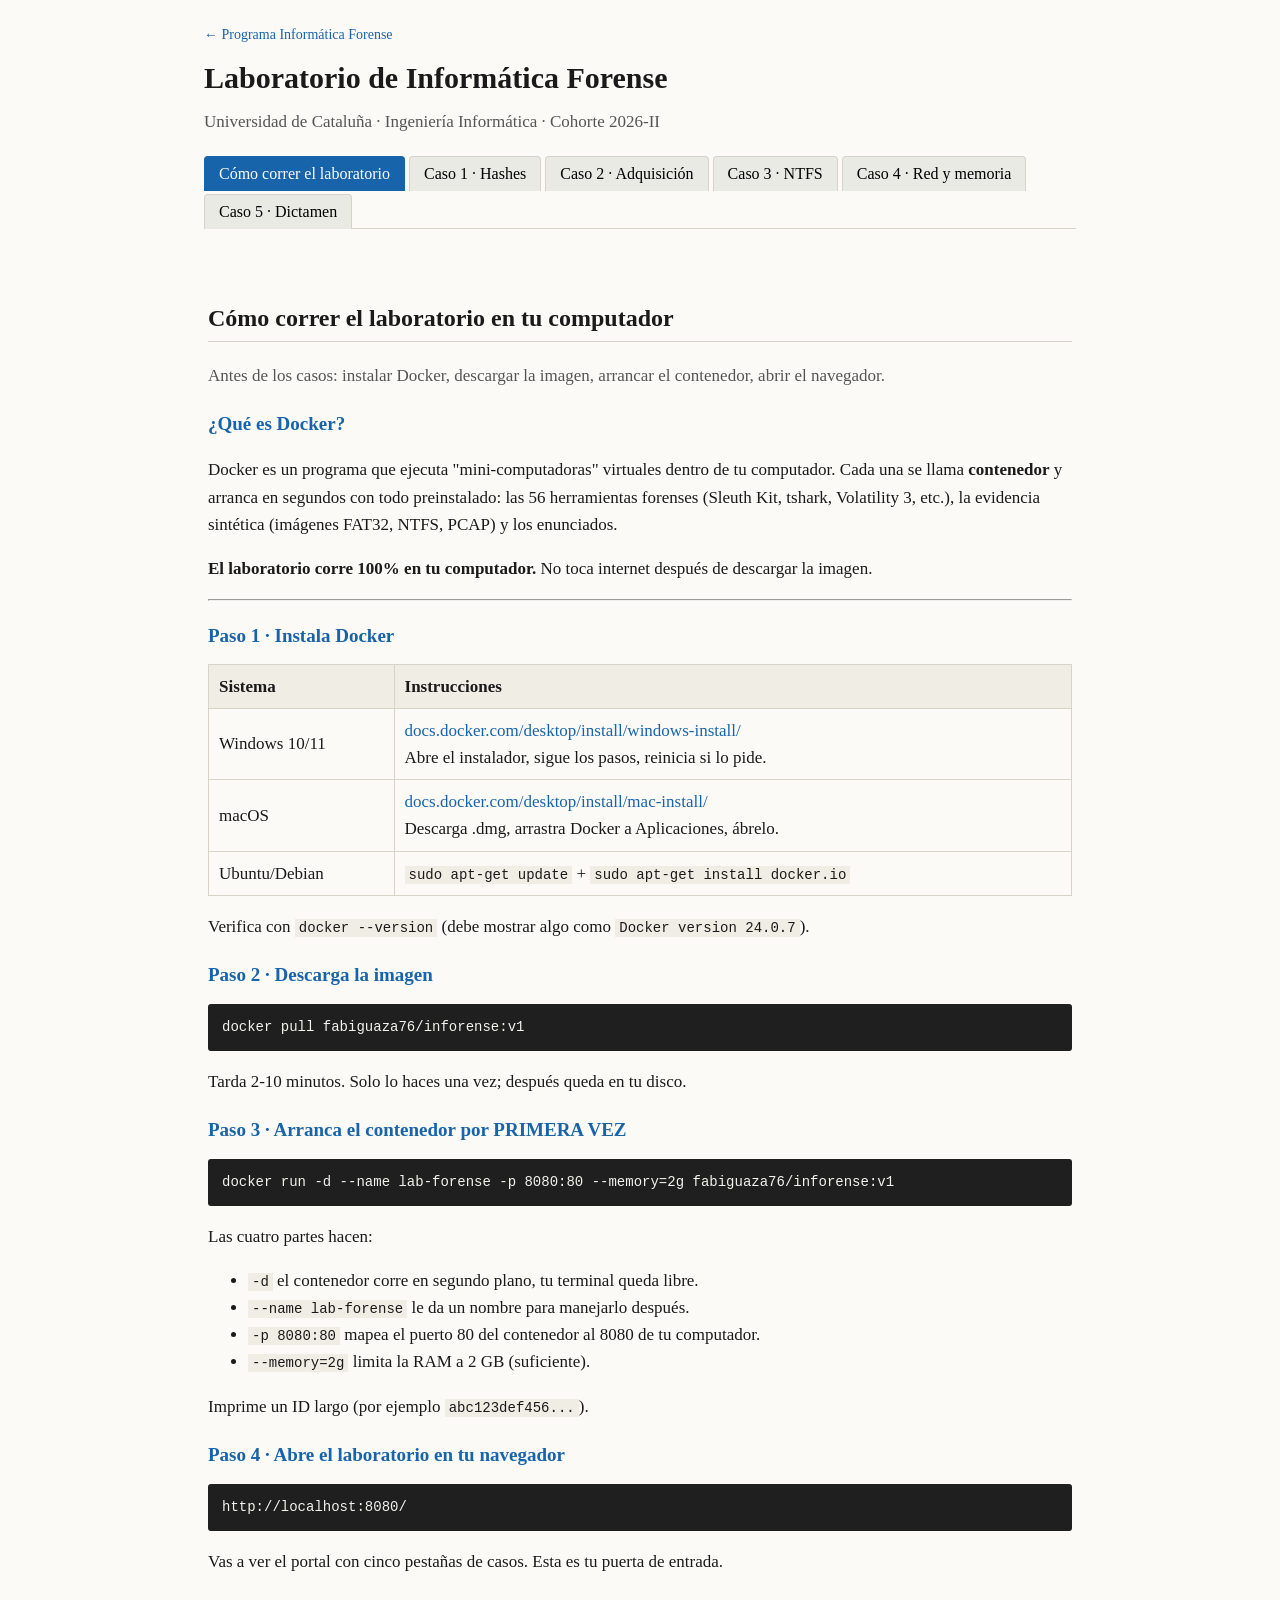
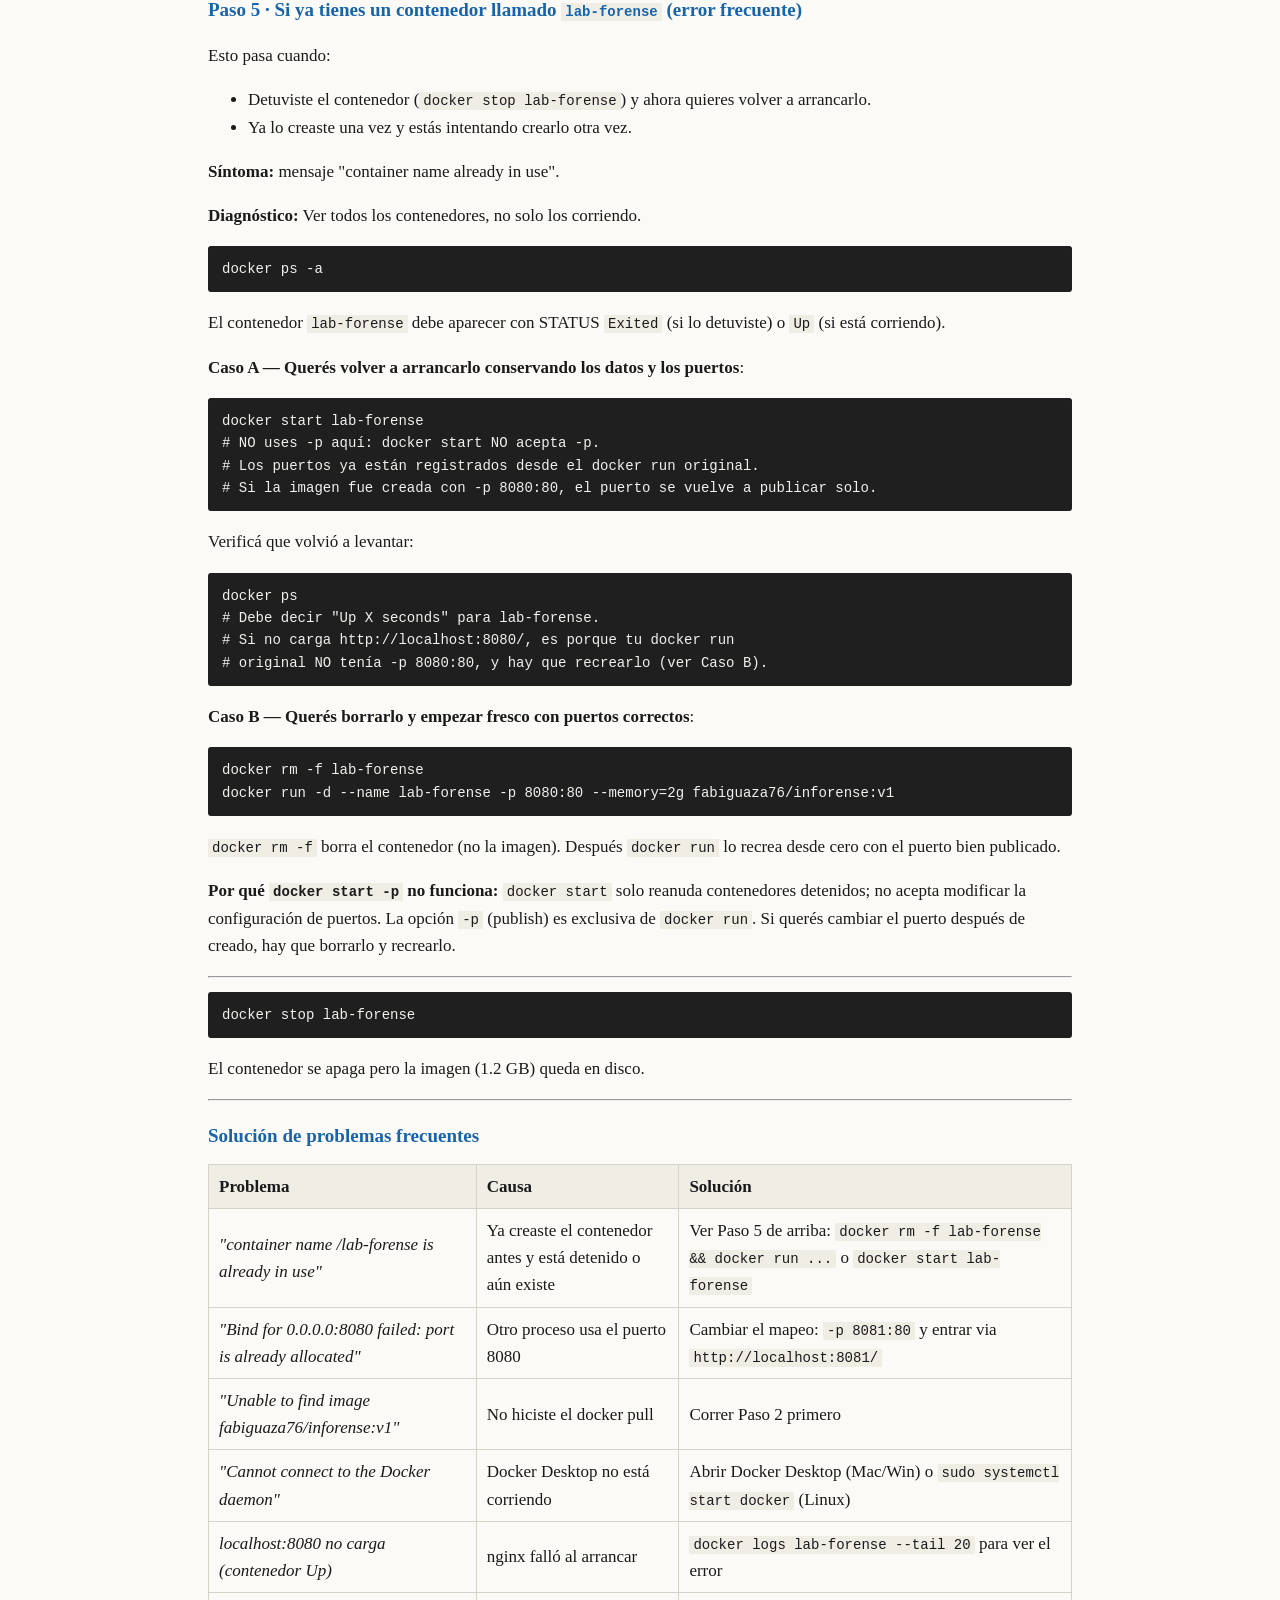
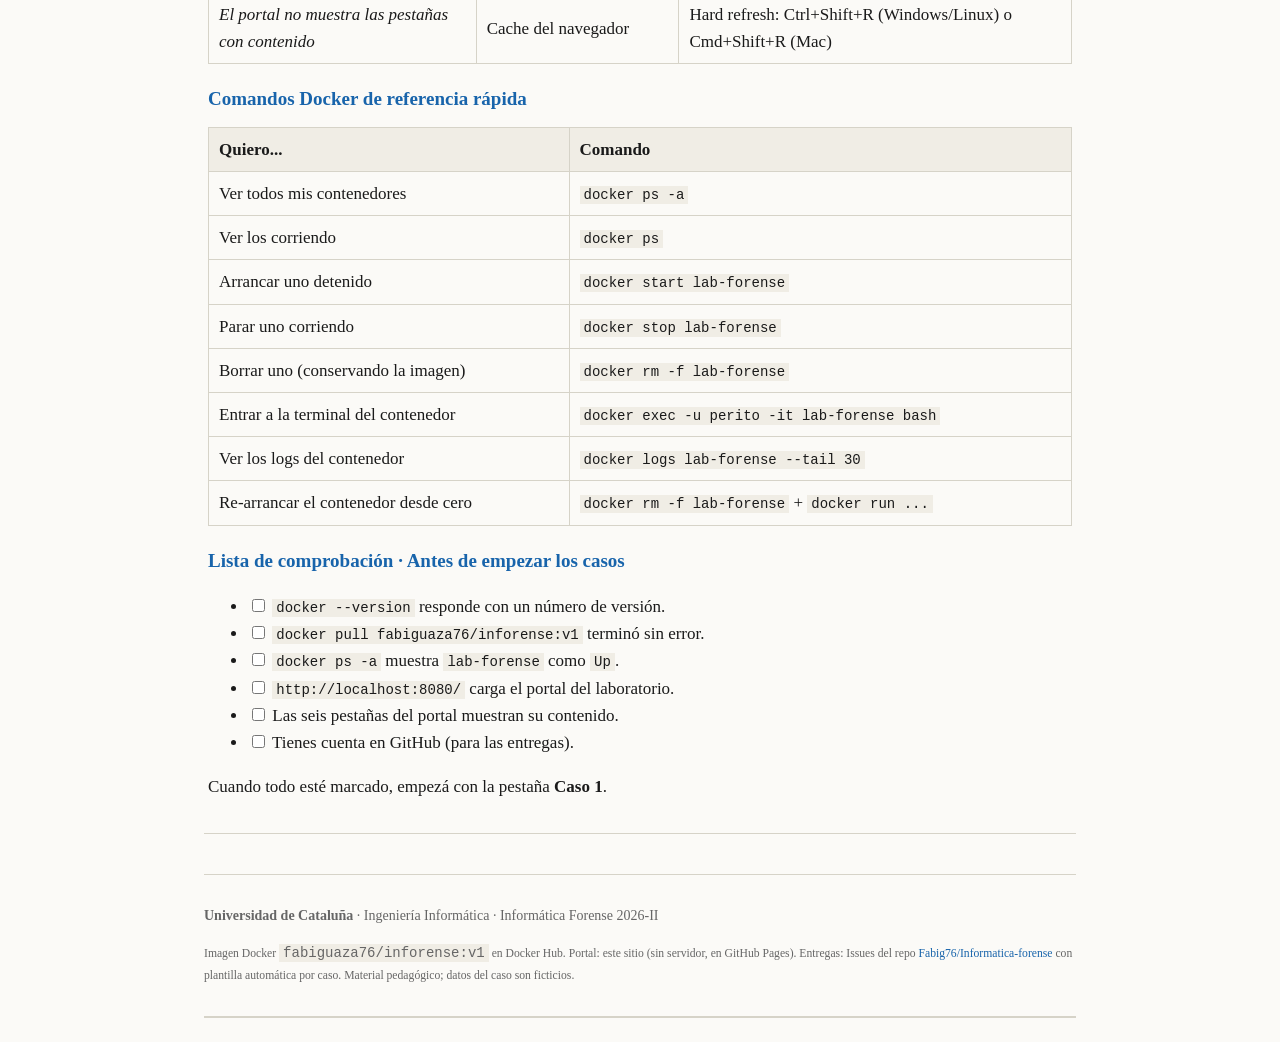
==== commit daee5452: "Portal: corregir bug docker start -p no funciona Corrige el Paso 5 de la seccion instalacion que dec" ====
--- a/docker/index.html
+++ b/docker/index.html
@@ -72,37 +72,28 @@
 </ul>
 <p><strong>Síntoma:</strong> mensaje "container name already in use".</p>
 
-<p><strong>Solución, paso a paso:</strong></p>
-<pre><code># 1. Verificar el estado actual
-docker ps -a
-# Muestra TODOS los contenedores, no solo los corriendo.
-# El container "lab-forense" debe aparecer con STATUS "Exited".
-
-# 2a. Si quieres volver a arrancarlo (conservando los datos ~/trabajo):
-docker start lab-forense
-
-# 2b. Si quieres arrancarlo Y que publique el puerto de nuevo:
-docker start -p 8080:80 lab-forense
-# Cuando arrancas uno detenido, los puertos NO se vuelven a publicar
-# automáticamente. Por eso pasamos -p otra vez.
-
-# 3. Verificar que ahora corre
-docker ps
-# Debe mostrar "Up X seconds" para lab-forense.
-
-# 4. Si sigue sin responder en localhost:8080
-docker logs lab-forense --tail 30
-# Te muestra las últimas 30 líneas del log. Si dice "nginx not
-# found" o "permission denied", hay un problema con la imagen.
-</code></pre>
-
-<p><strong>Si quieres borrarlo y empezar fresco:</strong></p>
+<p><strong>Diagnóstico:</strong> Ver todos los contenedores, no solo los corriendo.</p>
+<pre><code>docker ps -a</code></pre>
+<p>El contenedor <code>lab-forense</code> debe aparecer con STATUS <code>Exited</code> (si lo detuviste) o <code>Up</code> (si está corriendo).</p>
+
+<p><strong>Caso A — Querés volver a arrancarlo conservando los datos y los puertos</strong>:</p>
+<pre><code>docker start lab-forense
+# NO uses -p aquí: docker start NO acepta -p.
+# Los puertos ya están registrados desde el docker run original.
+# Si la imagen fue creada con -p 8080:80, el puerto se vuelve a publicar solo.</code></pre>
+<p>Verificá que volvió a levantar:</p>
+<pre><code>docker ps
+# Debe decir "Up X seconds" para lab-forense.
+# Si no carga http://localhost:8080/, es porque tu docker run
+# original NO tenía -p 8080:80, y hay que recrearlo (ver Caso B).</code></pre>
+
+<p><strong>Caso B — Querés borrarlo y empezar fresco con puertos correctos</strong>:</p>
 <pre><code>docker rm -f lab-forense
-docker run -d --name lab-forense -p 8080:80 --memory=2g fabiguaza76/inforense:v1
-</code></pre>
-<p><code>docker rm -f</code> borra el contenedor (no la imagen). Después <code>docker run</code> lo recrea desde cero.</p>
-
-<h3>Paso 6 · Apaga el laboratorio cuando termines</h3>
+docker run -d --name lab-forense -p 8080:80 --memory=2g fabiguaza76/inforense:v1</code></pre>
+<p><code>docker rm -f</code> borra el contenedor (no la imagen). Después <code>docker run</code> lo recrea desde cero con el puerto bien publicado.</p>
+<p><strong>Por qué <code>docker start -p</code> no funciona:</strong> <code>docker start</code> solo reanuda contenedores detenidos; no acepta modificar la configuración de puertos. La opción <code>-p</code> (publish) es exclusiva de <code>docker run</code>. Si querés cambiar el puerto después de creado, hay que borrarlo y recrearlo.</p>
+
+<hr>
 <pre><code>docker stop lab-forense</code></pre>
 <p>El contenedor se apaga pero la imagen (1.2 GB) queda en disco.</p>
 
